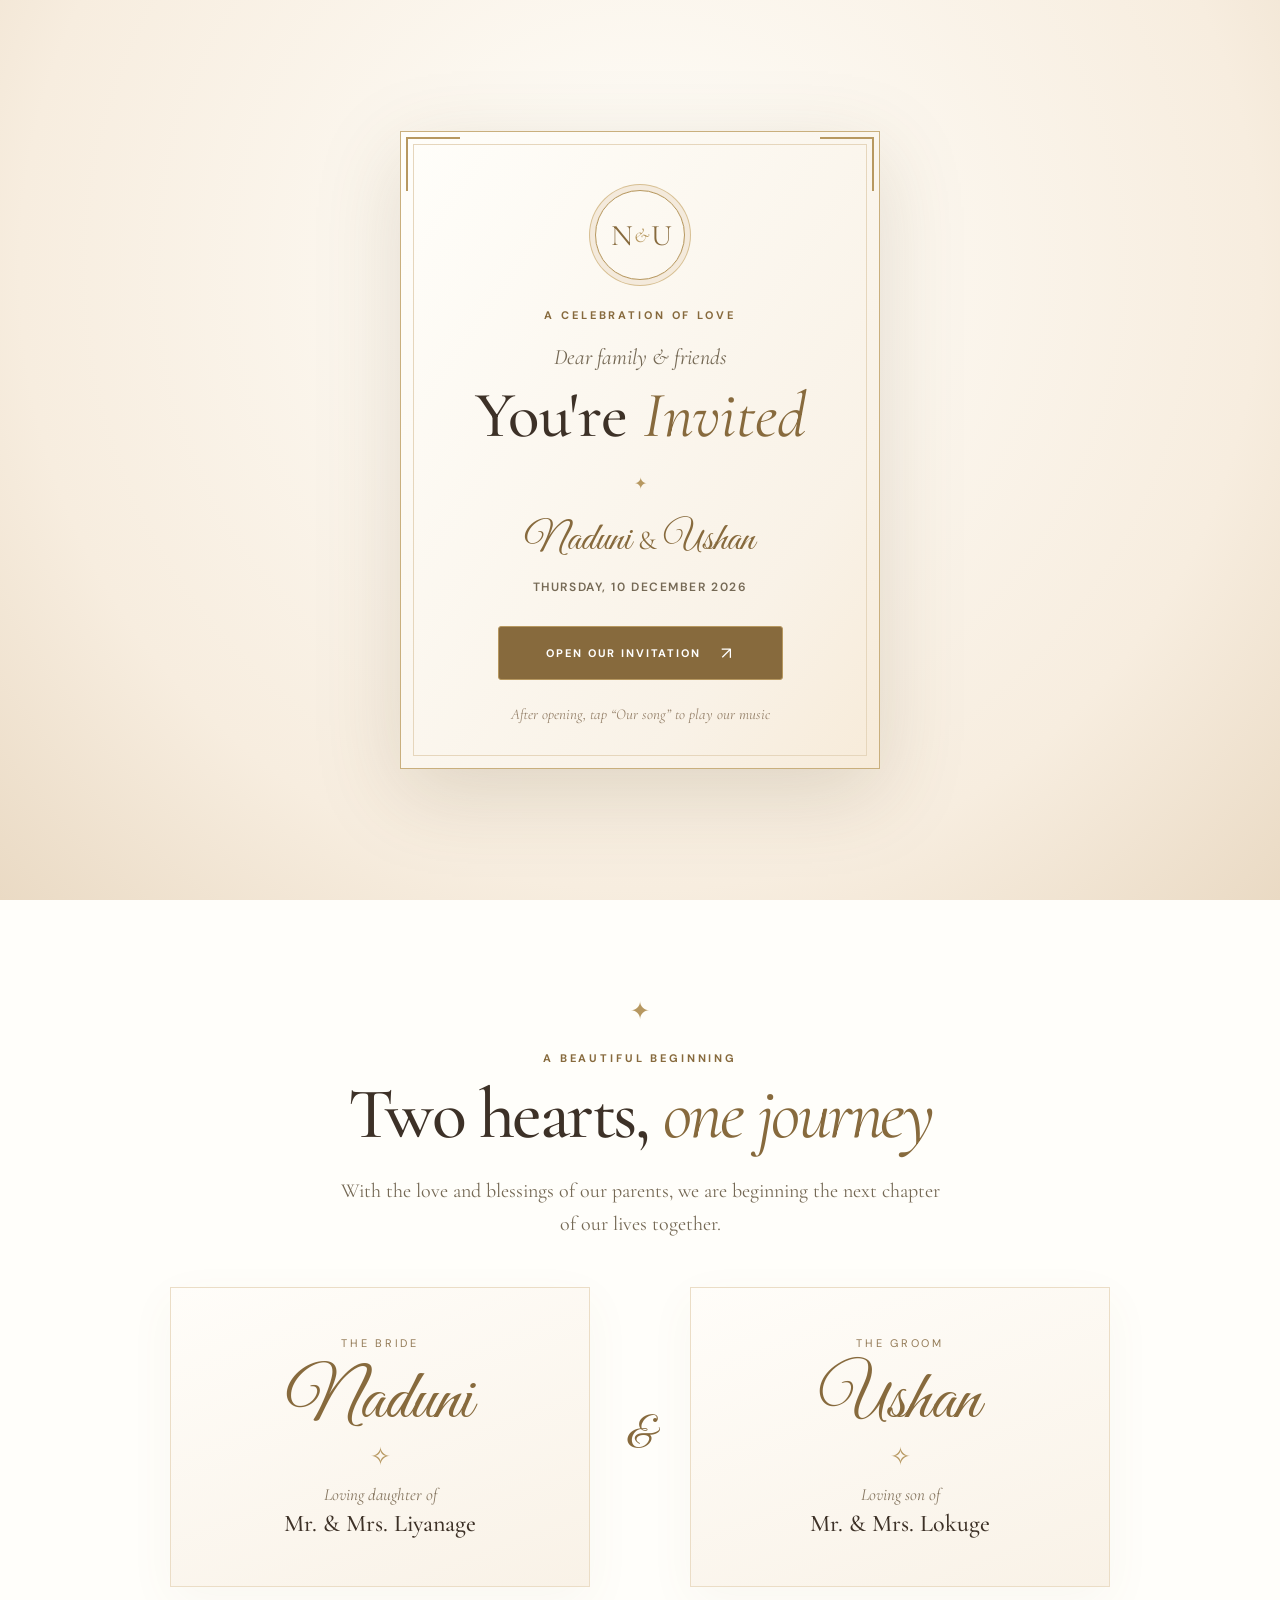
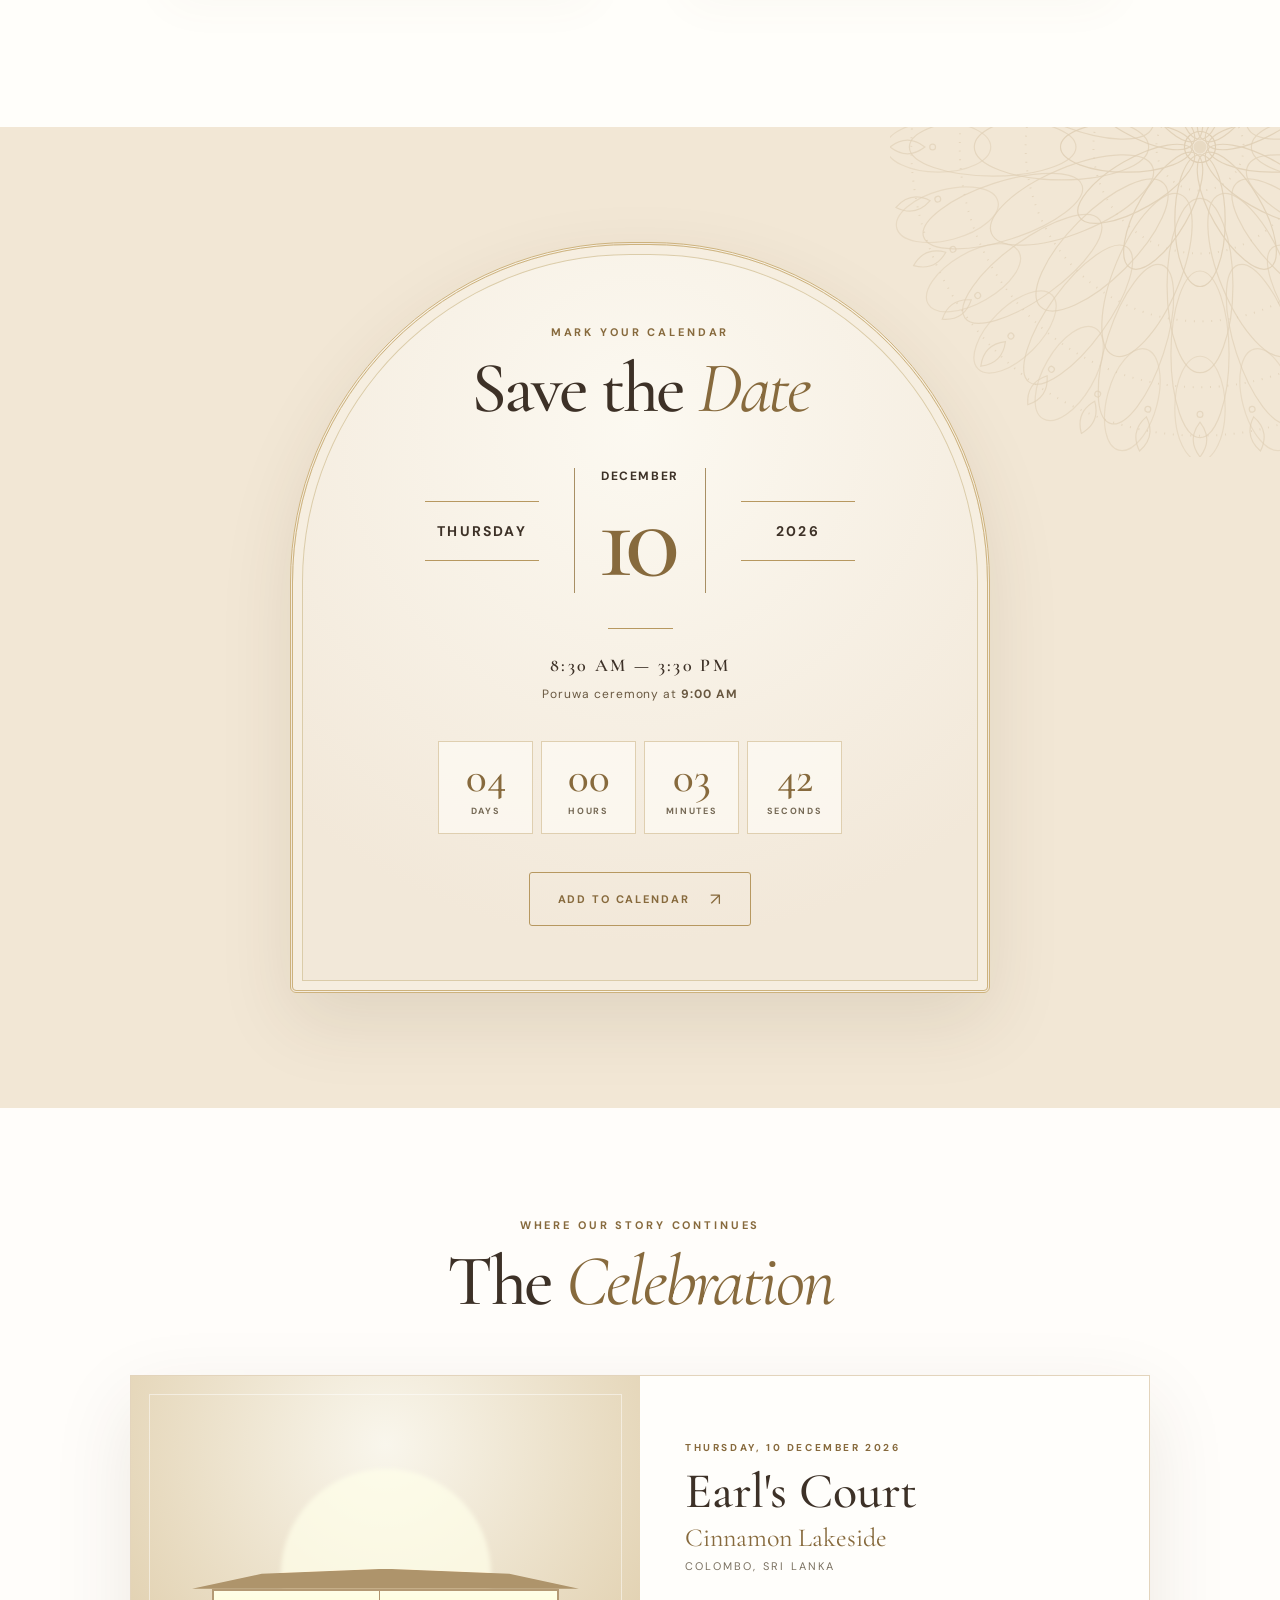
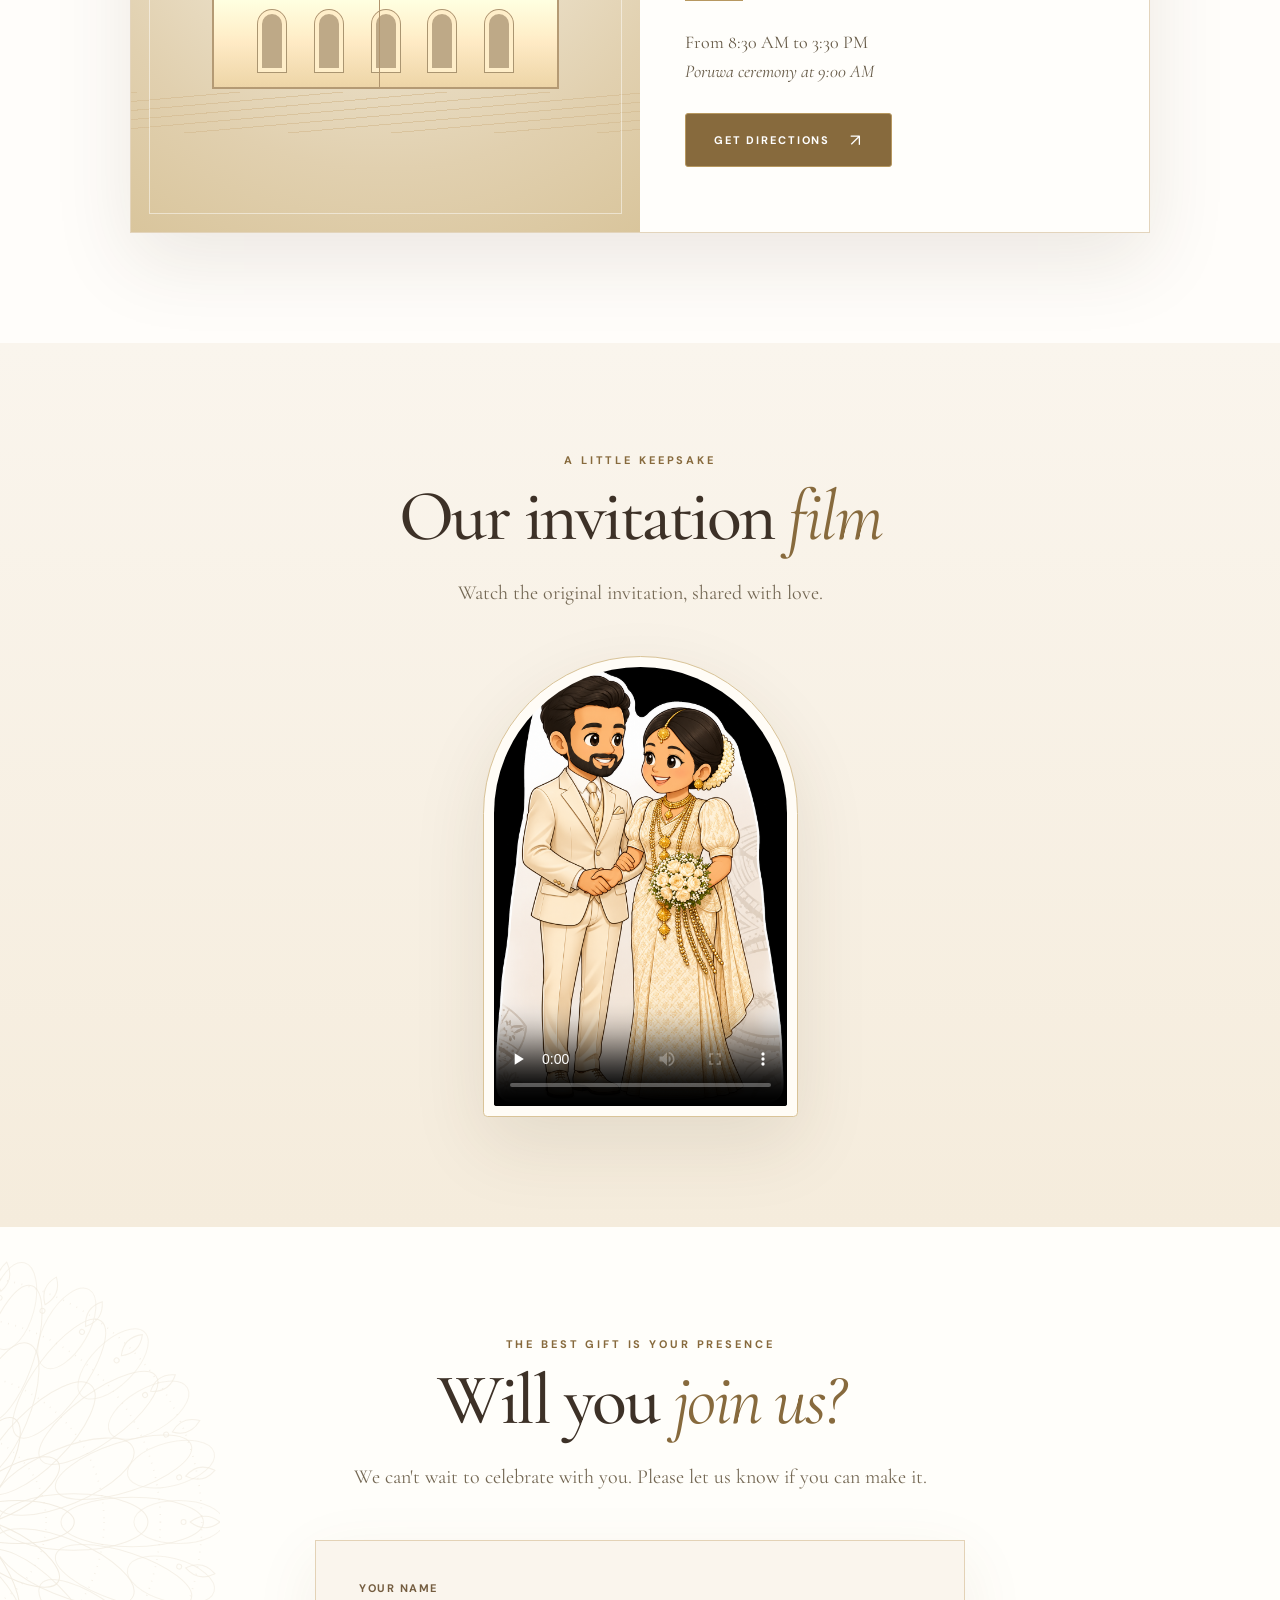
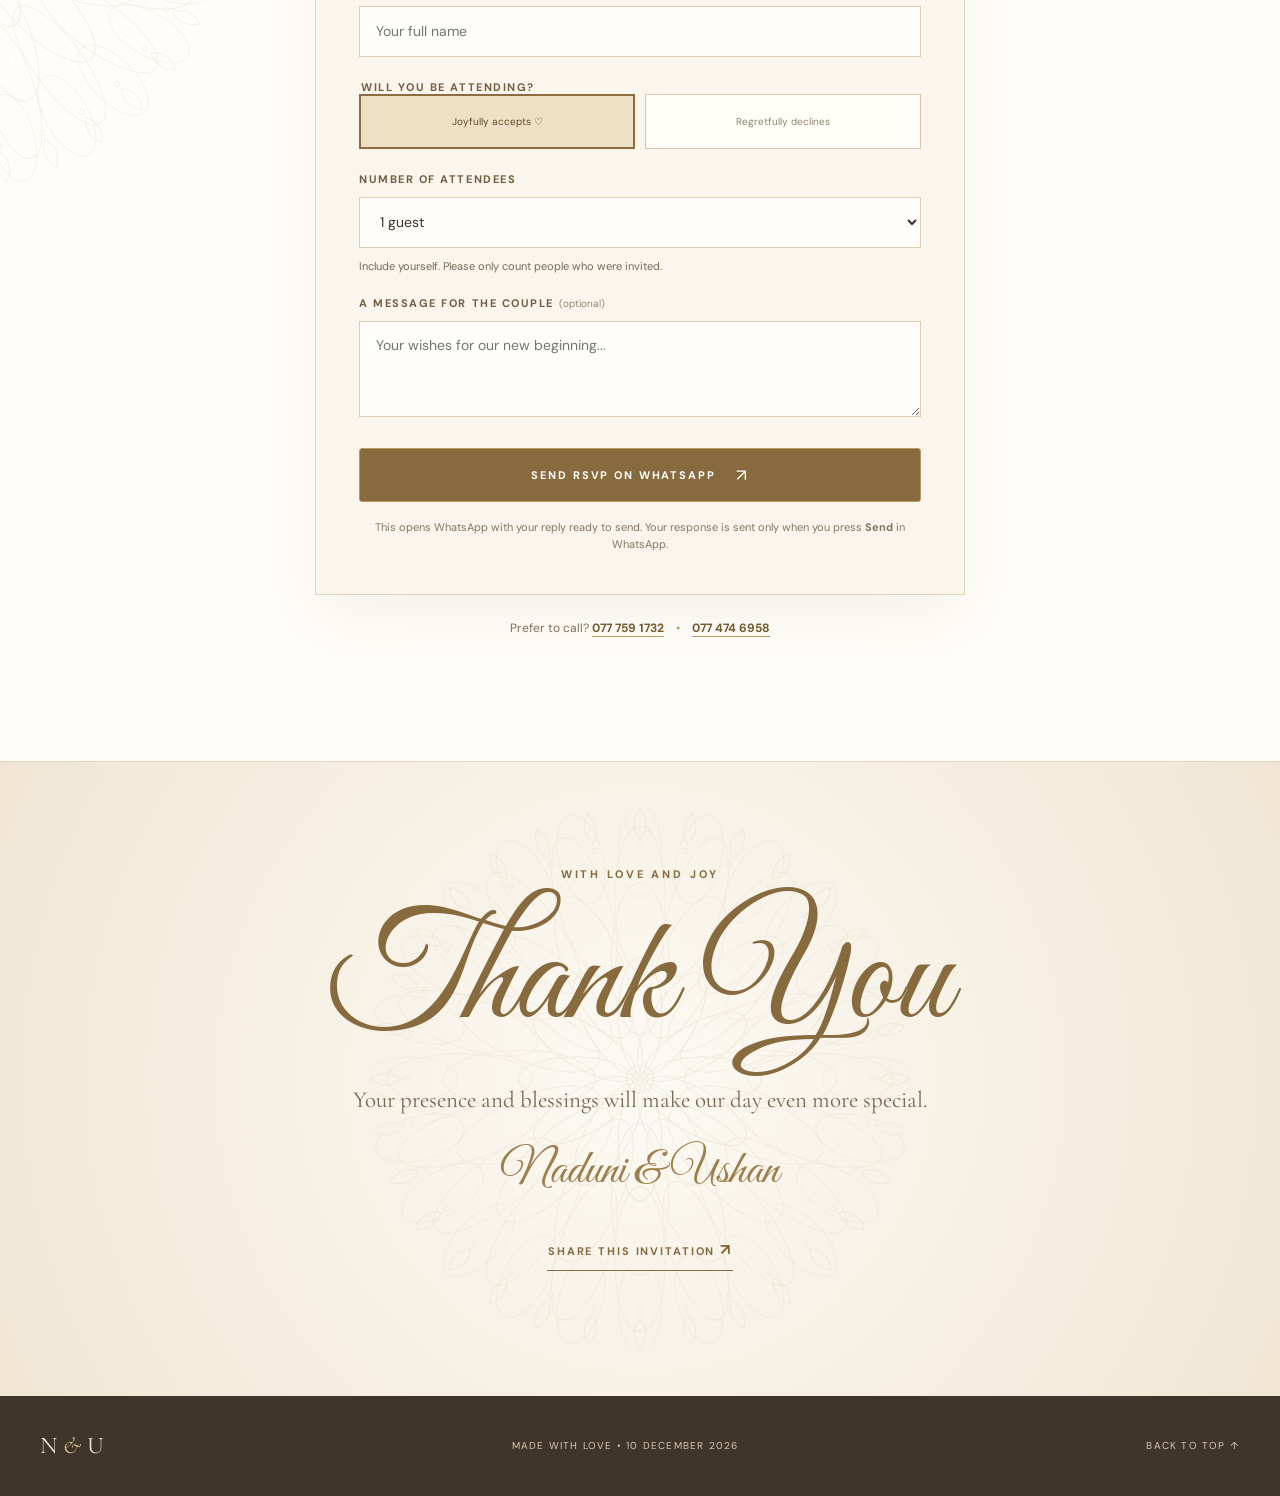
==== index.html @ 4b7162cd "Refine metadata and deployment instructions in README and HTML files" ====
<!doctype html>
<html lang="en">
<head>
  <meta charset="utf-8">
  <meta name="viewport" content="width=device-width, initial-scale=1, viewport-fit=cover">
  <meta name="theme-color" content="#f7f1e6">
  <meta name="robots" content="noindex, nofollow">
  <meta name="description" content="You are joyfully invited to celebrate the wedding of Naduni and Ushan on 10 December 2026 at Cinnamon Lakeside, Colombo.">
  <meta property="og:type" content="website">
  <meta property="og:title" content="Naduni & Ushan — Wedding Invitation">
  <meta property="og:description" content="With love in our hearts, we invite you to celebrate our wedding on 10 December 2026.">
  <meta property="og:image" content="assets/couple.png">
  <link rel="icon" href="assets/favicon.svg" type="image/svg+xml">
  <link rel="preconnect" href="https://fonts.googleapis.com">
  <link rel="preconnect" href="https://fonts.gstatic.com" crossorigin>
  <link href="https://fonts.googleapis.com/css2?family=Cormorant+Garamond:wght@400;500;600;700&family=DM+Sans:wght@400;500;600;700&family=Great+Vibes&display=swap" rel="stylesheet">
  <link rel="stylesheet" href="styles.css">
  <title>Naduni & Ushan — Wedding Invitation</title>
</head>
<body class="locked">
  <div class="grain" aria-hidden="true"></div>
  <div class="petals" id="petals" aria-hidden="true"></div>

  <!-- Opening envelope: click/tap to enter. The audio also requires a user gesture on most browsers. -->
  <div id="opening" class="opening" role="dialog" aria-modal="true" aria-labelledby="opening-heading">
    <div class="opening-ornament mandala opening-mandala-a" aria-hidden="true"></div>
    <div class="opening-ornament mandala opening-mandala-b" aria-hidden="true"></div>
    <div class="opening-card">
      <div class="opening-inner">
        <div class="seal">N <span>&amp;</span> U</div>
        <p class="eyebrow">A celebration of love</p>
        <p class="dear" id="opening-guest">Dear family &amp; friends</p>
        <h1 id="opening-heading">You're <em>Invited</em></h1>
        <div class="ornamental-rule" aria-hidden="true"><span>✦</span></div>
        <p class="opening-names">Naduni <span>&amp;</span> Ushan</p>
        <p class="opening-date">Thursday, 10 December 2026</p>
        <button id="open-invite" class="btn btn-primary opening-button" type="button">Open our invitation <span aria-hidden="true">↗</span></button>
        <p class="opening-small">After opening, tap “Our song” to play our music</p>
      </div>
    </div>
  </div>

  <header class="topbar" id="top">
    <a class="brand" href="#top" aria-label="Naduni and Ushan, back to top">N <span>&amp;</span> U</a>
    <nav class="desktop-nav" aria-label="Main navigation">
      <a href="#our-story">Our story</a>
      <a href="#the-day">The day</a>
      <a href="#location">Location</a>
      <a href="#rsvp">RSVP</a>
    </nav>
    <button id="music-button" class="music-button" type="button" aria-label="Open music player" aria-haspopup="dialog" aria-expanded="false">
      <span class="music-note" aria-hidden="true">♫</span><span>Our song</span>
    </button>
  </header>

  <main>
    <section class="hero section" id="home">
      <div class="hero-mandala mandala" aria-hidden="true"></div>
      <div class="hero-copy reveal">
        <p class="overline"><span class="overline-line"></span> Together with our families <span class="overline-line"></span></p>
        <p class="hero-intro">The wedding celebration of</p>
        <h2 class="script hero-names">Naduni <small>&amp;</small><br> Ushan</h2>
        <div class="ornamental-rule hero-rule" aria-hidden="true"><span>✦</span></div>
        <p class="hero-quote">With love in our hearts and joy in our souls, we invite you to celebrate the beginning of our happily ever after.</p>
        <p class="guest-personal" id="hero-guest">To our dearest family &amp; friends</p>
        <a class="btn btn-primary" href="#the-day">Discover our day <span aria-hidden="true">↓</span></a>
      </div>
      <div class="hero-visual reveal">
        <div class="arch-backdrop">
          <div class="arch-lace mandala" aria-hidden="true"></div>
          <div class="arch-script script">Better together</div>
          <img class="hero-couple" src="assets/couple.png" alt="Illustration of Naduni and Ushan in traditional wedding attire" fetchpriority="high">
          <div class="little-stars" aria-hidden="true">✦ &nbsp; ✧ &nbsp; ✦</div>
        </div>
        <div class="hero-floating-date"><strong>10</strong><span>DEC<br>2026</span></div>
      </div>
      <a href="#our-story" class="scroll-prompt" aria-label="Scroll to the next section">Scroll to explore <span aria-hidden="true">↓</span></a>
    </section>

    <section class="section our-story" id="our-story">
      <div class="divider-flower" aria-hidden="true">✦</div>
      <p class="eyebrow reveal">A beautiful beginning</p>
      <h2 class="section-title reveal">Two hearts, <em>one journey</em></h2>
      <p class="section-lead reveal">With the love and blessings of our parents, we are beginning the next chapter of our lives together.</p>
      <div class="family-grid reveal">
        <div class="family-card">
          <p class="family-label">The bride</p>
          <h3 class="script">Naduni</h3>
          <span class="floral-mini" aria-hidden="true">✧</span>
          <p>Loving daughter of</p>
          <strong>Mr. &amp; Mrs. Liyanage</strong>
        </div>
        <div class="joining-heart" aria-hidden="true">&amp;</div>
        <div class="family-card">
          <p class="family-label">The groom</p>
          <h3 class="script">Ushan</h3>
          <span class="floral-mini" aria-hidden="true">✧</span>
          <p>Loving son of</p>
          <strong>Mr. &amp; Mrs. Lokuge</strong>
        </div>
      </div>
    </section>

    <section class="date-section section" id="the-day">
      <div class="date-ornament mandala" aria-hidden="true"></div>
      <div class="date-card reveal">
        <p class="eyebrow">Mark your calendar</p>
        <h2 class="section-title">Save the <em>Date</em></h2>
        <div class="date-grid">
          <span>Thursday</span>
          <div class="date-big"><small>December</small><strong>10</strong></div>
          <span>2026</span>
        </div>
        <div class="small-rule"></div>
        <p class="ceremony-time">8:30 AM — 3:30 PM</p>
        <p class="date-note">Poruwa ceremony at <strong>9:00 AM</strong></p>
        <div class="countdown" aria-label="Countdown to our wedding" id="countdown">
          <div><strong id="days">--</strong><span>Days</span></div>
          <div><strong id="hours">--</strong><span>Hours</span></div>
          <div><strong id="minutes">--</strong><span>Minutes</span></div>
          <div><strong id="seconds">--</strong><span>Seconds</span></div>
        </div>
        <a class="btn btn-outline" id="calendar-link" href="assets/naduni-ushan-wedding.ics" download="Naduni-and-Ushan-Wedding.ics">Add to calendar <span aria-hidden="true">↗</span></a>
      </div>
    </section>

    <section class="section location-section" id="location">
      <p class="eyebrow reveal">Where our story continues</p>
      <h2 class="section-title reveal">The <em>Celebration</em></h2>
      <div class="location-card reveal">
        <div class="location-art">
          <div class="venue-illustration" aria-hidden="true">
            <div class="venue-sun"></div>
            <div class="venue-roof"></div>
            <div class="venue-building"><i></i><i></i><i></i><i></i><i></i></div>
            <div class="venue-water"></div>
          </div>
        </div>
        <div class="location-copy">
          <p class="eyebrow">Thursday, 10 December 2026</p>
          <h3>Earl's Court</h3>
          <p class="venue-title">Cinnamon Lakeside</p>
          <p class="location-city">Colombo, Sri Lanka</p>
          <div class="location-divider"></div>
          <p class="location-hours">From 8:30 AM to 3:30 PM<br><span>Poruwa ceremony at 9:00 AM</span></p>
          <a class="btn btn-primary" href="https://www.google.com/maps/search/?api=1&amp;query=Cinnamon%20Lakeside%20Colombo" target="_blank" rel="noopener noreferrer">Get directions <span aria-hidden="true">↗</span></a>
        </div>
      </div>
    </section>

    <section class="section film-section" id="invitation-film">
      <p class="eyebrow reveal">A little keepsake</p>
      <h2 class="section-title reveal">Our invitation <em>film</em></h2>
      <p class="section-lead reveal">Watch the original invitation, shared with love.</p>
      <div class="film-shell reveal">
        <video id="invitation-video" controls playsinline preload="none" poster="assets/couple.png" aria-label="Original wedding invitation video">
          <source src="assets/invitation-film.mp4" type="video/mp4">
          Your browser does not support video playback.
        </video>
      </div>
    </section>

    <section class="section rsvp-section" id="rsvp">
      <div class="rsvp-mandala mandala" aria-hidden="true"></div>
      <p class="eyebrow reveal">The best gift is your presence</p>
      <h2 class="section-title reveal">Will you <em>join us?</em></h2>
      <p class="section-lead reveal">We can't wait to celebrate with you. Please let us know if you can make it.</p>
      <form id="rsvp-form" class="rsvp-form reveal">
        <div class="form-row">
          <label for="guest-name">Your name</label>
          <input id="guest-name" name="name" type="text" placeholder="Your full name" maxlength="100" required autocomplete="name">
        </div>
        <fieldset class="form-row">
          <legend>Will you be attending?</legend>
          <div class="attendance-options">
            <label><input type="radio" name="attending" value="Yes, joyfully!" checked><span>Joyfully accepts ♡</span></label>
            <label><input type="radio" name="attending" value="Sorry, cannot attend"><span>Regretfully declines</span></label>
          </div>
        </fieldset>
        <div class="form-row" id="guest-count-row">
          <label for="guest-count">Number of attendees</label>
          <select id="guest-count" name="guestCount">
            <option value="1">1 guest</option><option value="2">2 guests</option><option value="3">3 guests</option><option value="4">4 guests</option><option value="5">5 guests</option><option value="6">6 guests</option>
          </select>
          <small>Include yourself. Please only count people who were invited.</small>
        </div>
        <div class="form-row">
          <label for="rsvp-message">A message for the couple <span>(optional)</span></label>
          <textarea id="rsvp-message" name="message" rows="3" maxlength="400" placeholder="Your wishes for our new beginning..."></textarea>
        </div>
        <button class="btn btn-primary rsvp-submit" type="submit">Send RSVP on WhatsApp <span aria-hidden="true">↗</span></button>
        <p class="form-hint">This opens WhatsApp with your reply ready to send. Your response is sent only when you press <strong>Send</strong> in WhatsApp.</p>
      </form>
      <p class="rsvp-alternative">Prefer to call? <a href="tel:+94777591732">077 759 1732</a> <span>•</span> <a href="tel:+94774746958">077 474 6958</a></p>
    </section>

    <section class="thankyou-section section">
      <div class="thankyou-mandala mandala" aria-hidden="true"></div>
      <p class="eyebrow reveal">With love and joy</p>
      <h2 class="script reveal">Thank You</h2>
      <p class="reveal">Your presence and blessings will make our day even more special.</p>
      <p class="script last-names reveal">Naduni &amp; Ushan</p>
      <button class="share-btn reveal" id="share-button" type="button">Share this invitation <span aria-hidden="true">↗</span></button>
    </section>
  </main>

  <footer><span>N <i>&amp;</i> U</span><p>Made with love • 10 December 2026</p><a href="#top">Back to top ↑</a></footer>

  <!-- YouTube's official player: segment starts at 1:35 (95s), ends at 2:00 (120s). -->
  <div id="music-panel" class="music-panel" role="dialog" aria-label="Wedding music player" aria-modal="false" hidden>
    <div class="music-panel-heading"><div><strong>Our wedding song</strong><small>Play the special 1:35–2:00 moment</small></div><button type="button" id="close-music" aria-label="Close music player">×</button></div>
    <div id="youtube-slot" class="youtube-slot"></div>
    <p>Playback may require tapping Play in the YouTube player.</p>
  </div>
  <script src="script.js" defer></script>
</body>
</html>
---- styles.css ----
:root{--paper:#fcfaf6;--cream:#f7f1e6;--cream-deep:#f0e6d4;--parchment:#e9dcc7;--ink:#3d3127;--muted:#756955;--gold:#b79860;--gold-light:#d9bf82;--gold-dark:#876a3d;--line:#decfb6;--shadow:0 28px 75px rgba(71,46,20,.10)}
*,*::before,*::after{box-sizing:border-box}html{scroll-behavior:smooth;scroll-padding-top:86px}body{margin:0;background:var(--paper);color:var(--ink);font-family:'DM Sans',Arial,sans-serif;-webkit-font-smoothing:antialiased;overflow-x:hidden}body.locked{overflow:hidden}h1,h2,h3,p{margin-top:0}a{text-decoration:none;color:inherit}button,input,select,textarea{font:inherit}button,a{-webkit-tap-highlight-color:transparent}button{cursor:pointer}a:focus-visible,button:focus-visible,input:focus-visible,textarea:focus-visible,select:focus-visible{outline:2px solid var(--gold-dark);outline-offset:4px}.grain{position:fixed;inset:0;pointer-events:none;z-index:20;opacity:.23;background-image:url("data:image/svg+xml,%3Csvg viewBox='0 0 180 180' xmlns='http://www.w3.org/2000/svg'%3E%3Cfilter id='n'%3E%3CfeTurbulence type='fractalNoise' baseFrequency='.75' numOctaves='2' stitchTiles='stitch'/%3E%3C/filter%3E%3Crect width='100%25' height='100%25' filter='url(%23n)' opacity='.14'/%3E%3C/svg%3E")}.mandala{background:url('assets/mandala.svg') center/contain no-repeat;pointer-events:none}.script{font-family:'Great Vibes','Z003','URW Chancery L','Brush Script MT',cursive;font-weight:400}.eyebrow,.overline{font-size:11px;font-weight:700;letter-spacing:.26em;text-transform:uppercase;color:var(--gold-dark)}.section{position:relative;padding:110px max(24px,calc((100vw - 1150px)/2));overflow:hidden}.section-title{font-family:'Cormorant Garamond',Georgia,serif;font-weight:500;line-height:1.05;font-size:clamp(44px,5.7vw,72px);letter-spacing:-.035em;margin:12px 0 22px}.section-title em{color:var(--gold-dark);font-style:italic;font-weight:400}.section-lead{font:400 20px/1.65 'Cormorant Garamond',Georgia,serif;color:var(--muted);max-width:610px;margin:0 auto 46px}.btn{display:inline-flex;align-items:center;justify-content:center;gap:20px;min-height:54px;padding:15px 28px;border-radius:3px;font-size:11px;font-weight:700;letter-spacing:.17em;text-transform:uppercase;border:1px solid var(--gold);transition:transform .25s,background .25s,box-shadow .25s;white-space:normal;text-align:center}.btn:hover{transform:translateY(-2px);box-shadow:0 12px 25px #80643c20}.btn span{font-size:17px;font-weight:400;line-height:0}.btn-primary{color:#fff;background:var(--gold-dark)}.btn-primary:hover{background:#6d5331}.btn-outline{color:var(--gold-dark);background:transparent}.btn-outline:hover{background:#eee0c8}.ornamental-rule{display:flex;align-items:center;justify-content:center;gap:10px;color:var(--gold);font-size:16px;max-width:195px;margin:24px auto}.ornamental-rule::before,.ornamental-rule::after{content:'';height:1px;flex:1;background:linear-gradient(90deg,transparent,var(--gold))}.ornamental-rule::after{transform:rotate(180deg)}.petals{position:fixed;inset:0;z-index:8;pointer-events:none;overflow:hidden}.petal{position:absolute;top:-40px;width:11px;height:7px;background:radial-gradient(circle at 25% 20%,#fff,#e9d6b1);border-radius:100% 0 80% 0;opacity:0;animation:petal-fall var(--duration,13s) linear infinite;animation-delay:var(--delay,0s);left:var(--left,50%);filter:blur(var(--blur,0px))}@keyframes petal-fall{0%{transform:translate3d(-10px,-10px,0) rotate(10deg);opacity:0}5%{opacity:.68}85%{opacity:.47}100%{transform:translate3d(var(--drift,90px),105vh,0) rotate(720deg);opacity:0}}
/* Entry envelope */
.opening{position:fixed;inset:0;background:radial-gradient(circle at 50% 30%,#fffefa 0,#f7eddf 69%,#eadac4 100%);z-index:100;display:grid;place-items:center;overflow:auto;padding:26px;transition:opacity .8s,visibility .8s}.opening.is-opened{opacity:0;visibility:hidden;pointer-events:none}.opening[hidden]{display:none}.opening-ornament{position:absolute;width:50vw;max-width:680px;opacity:.32}.opening-mandala-a{left:-18%;bottom:-20%;transform:rotate(-25deg)}.opening-mandala-b{right:-18%;top:-24%;transform:rotate(12deg)}.opening-card{position:relative;width:min(480px,100%);background:linear-gradient(125deg,#fffefa,#f9f2e7 75%,#f7ebd9);border:1px solid #c9af7d;box-shadow:0 24px 80px #6b50262c;padding:12px;max-height:calc(100svh - 52px);overflow:auto}.opening-card:before,.opening-card:after{content:'';position:absolute;width:54px;height:54px;border-top:2px solid var(--gold);top:5px}.opening-card:before{border-left:2px solid var(--gold);left:5px}.opening-card:after{border-right:2px solid var(--gold);right:5px}.opening-inner{text-align:center;border:1px solid #e6d6bc;padding:clamp(25px,5vh,48px) 20px 30px;min-height:510px;display:flex;align-items:center;flex-direction:column;justify-content:center}.seal{font-family:'Cormorant Garamond',Georgia,serif;font-size:30px;letter-spacing:-.09em;color:var(--gold-dark);border:1px solid var(--gold);width:90px;height:90px;border-radius:50%;display:flex;align-items:center;justify-content:center;white-space:nowrap;box-shadow:0 0 0 5px #f4eadc,0 0 0 6px #d7bf92;margin-bottom:28px}.seal span,.brand span{font-style:italic;font-size:.68em;padding:0 4px;color:var(--gold)}.opening .eyebrow{margin-bottom:22px}.dear{font:italic 22px/1.2 'Cormorant Garamond',Georgia,serif;margin:0 0 8px;color:var(--muted)}.opening h1{font:500 clamp(46px,8vw,65px)/.95 'Cormorant Garamond',Georgia,serif;margin:6px 0 2px}.opening h1 em{font-weight:400;color:var(--gold-dark)}.opening-names{font:40px/1.1 'Great Vibes','Z003','URW Chancery L','Brush Script MT',cursive;color:var(--gold-dark);margin:0 0 16px}.opening-names span{font-family:'Cormorant Garamond',serif;font-size:27px}.opening-date{font:600 12px/1.5 'DM Sans',sans-serif;text-transform:uppercase;letter-spacing:.13em;color:var(--muted);margin-bottom:30px}.opening-button{width:min(285px,100%)}.opening-small{font:italic 15px/1.4 'Cormorant Garamond',serif;color:#95816a;margin:24px 0 0}
/* Header */
.topbar{position:absolute;top:0;left:0;right:0;height:83px;display:flex;align-items:center;justify-content:space-between;padding:0 max(26px,calc((100vw - 1260px)/2));z-index:12}.brand{font:500 29px/1 'Cormorant Garamond',Georgia,serif;color:var(--gold-dark);white-space:nowrap}.desktop-nav{display:flex;gap:37px}.desktop-nav a{font-size:11px;font-weight:600;letter-spacing:.08em;text-transform:uppercase;color:#6b604c;transition:color .2s}.desktop-nav a:hover{color:var(--gold-dark)}.music-button{background:transparent;border:1px solid var(--line);padding:10px 13px;display:flex;align-items:center;gap:10px;color:var(--gold-dark);font-size:11px;font-weight:700;text-transform:uppercase;letter-spacing:.13em}.music-note{font-size:21px;line-height:.9}
/* Hero */
.hero{padding-top:120px;padding-bottom:95px;min-height:min(880px,100svh);display:grid;grid-template-columns:1fr 1fr;align-items:center;gap:64px;background:radial-gradient(ellipse 50% 60% at 80% 42%,#f4e8d6 0,transparent 85%),linear-gradient(145deg,#fffdf9 10%,#f9f3e9 100%)}.hero-mandala{position:absolute;width:410px;height:410px;left:-245px;bottom:-200px;opacity:.22}.hero-copy{text-align:center;position:relative;z-index:1}.overline{display:flex;align-items:center;gap:13px;justify-content:center;margin-bottom:40px;white-space:nowrap;font-size:10px}.overline-line{height:1px;width:28px;background:var(--gold)}.hero-intro{font:italic 24px/1.4 'Cormorant Garamond',serif;color:#766b5d;margin-bottom:9px}.hero-names{color:var(--gold-dark);font-size:clamp(80px,9vw,143px);line-height:.9;white-space:nowrap;margin:0}.hero-names small{font:italic 39px/1 'Cormorant Garamond',serif;vertical-align:15%;color:#a78857}.hero-rule{margin:33px auto 23px}.hero-quote{max-width:420px;font:21px/1.55 'Cormorant Garamond',serif;margin:0 auto 20px;color:var(--muted)}.guest-personal{font:italic 19px/1.4 'Cormorant Garamond',serif;color:var(--gold-dark);margin:0 auto 32px}.hero-visual{position:relative;max-width:485px;width:100%;justify-self:center}.arch-backdrop{height:580px;position:relative;border-radius:240px 240px 6px 6px;background:radial-gradient(circle at 54% 30%,#fcf8ee,#ebddc7 75%,#e3ceb0);border:7px solid #f6ecd9;outline:2px solid #caa96b;outline-offset:0;box-shadow:10px 18px 40px #66503224,inset 0 0 0 2px #c9aa6f, inset 0 0 40px #fff;overflow:hidden}.arch-backdrop:after{content:'';position:absolute;inset:16px;border-radius:230px 230px 3px 3px;border:1px solid #d4ba8a;pointer-events:none}.arch-lace{position:absolute;top:-145px;left:-80px;width:570px;height:570px;opacity:.24;transform:rotate(23deg)}.arch-script{position:absolute;top:103px;left:0;right:0;text-align:center;font-size:44px;color:#94784f;z-index:1}.hero-couple{position:absolute;bottom:-8px;width:min(82%,363px);left:50%;transform:translateX(-50%);height:auto;z-index:2;filter:drop-shadow(0 6px 9px rgba(73,48,23,.08));-webkit-mask-image:linear-gradient(90deg,transparent 0,#000 7%,#000 95%,transparent 100%);mask-image:linear-gradient(90deg,transparent 0,#000 7%,#000 95%,transparent 100%)}.little-stars{position:absolute;left:0;right:0;top:170px;text-align:center;letter-spacing:.9em;color:#c6a46d;font-size:13px;opacity:.7}.hero-floating-date{position:absolute;right:-24px;bottom:27px;background:#fffaf1;border:1px solid #c4a878;width:100px;height:100px;display:flex;align-items:center;justify-content:center;gap:7px;box-shadow:0 9px 30px #4e321824;z-index:3}.hero-floating-date strong{font:65px/.8 'Cormorant Garamond',serif;color:var(--gold-dark)}.hero-floating-date span{font-size:10px;font-weight:700;letter-spacing:.1em;line-height:1.7}.scroll-prompt{position:absolute;bottom:22px;left:50%;transform:translateX(-50%);font-size:10px;font-weight:700;text-transform:uppercase;letter-spacing:.25em;color:#a48959;white-space:nowrap}.scroll-prompt span{display:block;text-align:center;font-size:19px;line-height:1.8;animation:nudge 1.6s ease-in-out infinite}@keyframes nudge{50%{transform:translateY(5px)}}
/* Story */
.our-story{text-align:center;background:#fffefa;padding-top:115px;padding-bottom:140px}.divider-flower{font-size:24px;color:var(--gold);margin-bottom:25px}.family-grid{max-width:940px;display:grid;grid-template-columns:1fr 60px 1fr;gap:20px;align-items:center;margin:0 auto}.family-card{padding:48px 20px;background:linear-gradient(160deg,#fffdf9,#f9f2e7);border:1px solid #ebddc6;box-shadow:0 14px 45px #8668450c;min-height:298px}.family-label{text-transform:uppercase;font-size:11px;letter-spacing:.25em;color:#927955;margin:0}.family-card h3{font-size:71px;color:var(--gold-dark);line-height:1;margin:16px 0 3px}.floral-mini{font-size:25px;color:var(--gold)}.family-card p:not(.family-label){font:italic 17px 'Cormorant Garamond',serif;color:#84745e;margin:11px 0 4px}.family-card strong{font:500 24px 'Cormorant Garamond',serif}.joining-heart{font:44px 'Great Vibes','Z003','URW Chancery L',cursive;color:var(--gold-dark)}
/* Date arch */
.date-section{background:#f2e7d5;padding-top:115px;padding-bottom:115px;text-align:center}.date-ornament{position:absolute;top:-290px;right:-230px;height:620px;width:620px;opacity:.25}.date-card{position:relative;max-width:700px;margin:0 auto;padding:80px 55px 64px;border:3px double #cdb27d;border-radius:340px 340px 6px 6px;background:radial-gradient(circle at 50% 24%,#fcf9f1,#f2e8d9 78%);box-shadow:var(--shadow),inset 0 0 0 9px #f6eee0,inset 0 0 0 10px #dbcca9}.date-card .section-title{margin-bottom:42px}.date-grid{display:flex;align-items:center;justify-content:center;gap:35px;text-transform:uppercase;font-size:14px;font-weight:700;letter-spacing:.16em}.date-grid>span{padding:20px 12px;min-width:114px;border-top:1px solid var(--gold);border-bottom:1px solid var(--gold)}.date-big{border-left:1px solid #a88f64;border-right:1px solid #a88f64;min-width:132px;display:flex;align-items:center;flex-direction:column}.date-big small{font-size:12px;font-weight:700;letter-spacing:.13em}.date-big strong{font:500 115px/.95 'Cormorant Garamond',serif;letter-spacing:-.08em;color:var(--gold-dark);padding-right:12px}.small-rule{width:65px;height:1px;background:var(--gold);margin:35px auto 25px}.ceremony-time{font:600 18px 'Cormorant Garamond',serif;letter-spacing:.13em;margin:0 0 10px}.date-note{font-size:12px;color:#695841;letter-spacing:.08em;margin:0 0 39px}.countdown{display:flex;justify-content:center;gap:8px;margin-bottom:38px}.countdown div{min-width:95px;padding:16px 5px;background:#fffdf6ac;border:1px solid #dfcfb0}.countdown strong{display:block;font:500 43px/.9 'Cormorant Garamond',serif;color:var(--gold-dark)}.countdown span{display:block;margin-top:8px;font-size:9px;text-transform:uppercase;letter-spacing:.18em;font-weight:700;color:var(--muted)}
/* Venue */
.location-section{text-align:center;background:#fffdfa}.location-card{width:min(1020px,100%);margin:55px auto 0;display:grid;grid-template-columns:1fr 1fr;min-height:430px;border:1px solid #e3d4bc;box-shadow:var(--shadow);background:#fffefb;text-align:left}.location-art{background:radial-gradient(circle at 50% 15%,#f9f6ec 0,#e1d0af 70%,#d9c59c 100%);position:relative;display:flex;align-items:center;justify-content:center;overflow:hidden}.location-art:after{content:'';position:absolute;inset:18px;border:1px solid #ffffff7c;pointer-events:none}.venue-illustration{width:100%;height:270px;position:relative;filter:sepia(.25)}.venue-sun{position:absolute;width:210px;height:210px;border-radius:50%;left:50%;top:0;transform:translateX(-50%);background:#fff9eab2;filter:blur(2px)}.venue-roof{position:absolute;left:12%;right:12%;top:100px;height:20px;background:#a88c62;clip-path:polygon(0 100%,18% 25%,50% 0,82% 25%,100% 100%)}.venue-building{position:absolute;left:16%;right:16%;top:120px;height:100px;background:linear-gradient(180deg,#fff8e7,#e1ca9f);border:2px solid #ad926c;display:flex;justify-content:space-evenly;align-items:end;padding:15px}.venue-building:before{content:'';position:absolute;left:48%;width:1px;height:100%;background:#aa8c65;top:0}.venue-building i{width:28px;height:62px;background:#b5a082;border:4px solid #f0e3c5;border-radius:22px 22px 0 0;box-shadow:0 0 0 1px #a38d6a}.venue-water{position:absolute;left:0;right:0;height:41px;top:223px;background:repeating-linear-gradient(175deg,#cab28b 0 1px,transparent 1px 9px);opacity:.7}.location-copy{padding:65px 45px;display:flex;flex-direction:column;align-items:flex-start;justify-content:center}.location-copy .eyebrow{font-size:10px;margin:0 0 12px}.location-copy h3{font:500 50px/1 'Cormorant Garamond',serif;margin:0 0 7px}.venue-title{font:26px/1.15 'Cormorant Garamond',serif;color:var(--gold-dark);margin:0 0 6px}.location-city{font-size:11px;letter-spacing:.2em;text-transform:uppercase;color:#7a7060;margin:0}.location-divider{width:58px;height:1px;background:var(--gold);margin:27px 0}.location-hours{font:18px/1.65 'Cormorant Garamond',serif;color:#675b48;margin:0 0 26px}.location-hours span{font-style:italic}
/* Film */
.film-section{text-align:center;background:linear-gradient(180deg,#faf5ed,#f5ecdc)}.film-shell{width:min(315px,100%);padding:10px;background:#fffcf6;border:1px solid #d9c398;margin:auto;box-shadow:var(--shadow);border-radius:180px 180px 5px 5px;overflow:hidden}.film-shell video{width:100%;height:auto;max-height:540px;display:block;object-fit:cover;border-radius:165px 165px 3px 3px;background:var(--cream)}
/* RSVP */
.rsvp-section{text-align:center;background:#fffefa;padding-bottom:125px}.rsvp-mandala{position:absolute;width:530px;height:530px;top:30px;left:-310px;opacity:.17}.rsvp-form{max-width:650px;margin:0 auto;padding:40px 43px;text-align:left;background:#faf5ed;border:1px solid #e3d2b6;box-shadow:0 20px 60px #6e542314}.form-row{display:flex;flex-direction:column;gap:11px;margin:0 0 23px;padding:0;border:0}.form-row label,.form-row legend{font-size:11px;font-weight:700;text-transform:uppercase;letter-spacing:.14em;color:#745d40}.form-row label span{font-size:10px;text-transform:none;font-weight:400;color:#918570;letter-spacing:0}.form-row input[type=text],.form-row select,.form-row textarea{min-height:51px;border:1px solid #decdb0;padding:14px 16px;border-radius:0;background:#fffefa;color:var(--ink);font-size:14px;outline:0;width:100%;transition:border-color .2s}.form-row input:focus,.form-row select:focus,.form-row textarea:focus{border-color:var(--gold-dark);box-shadow:0 0 0 2px #c6a97724}.form-row textarea{min-height:96px;resize:vertical}.form-row small{color:var(--muted);font-size:11px}.attendance-options{display:flex;gap:10px}.attendance-options label{flex:1;cursor:pointer}.attendance-options input{position:absolute;opacity:0;width:1px;height:1px}.attendance-options span{display:flex;align-items:center;justify-content:center;min-height:55px;border:1px solid #d9c7a9;background:#fffdf7;text-transform:none;font-size:12px;font-weight:600;letter-spacing:0;color:#786b59;text-align:center;padding:10px}.attendance-options input:checked+span{border-color:#8c6c40;background:#eee0c5;color:#614922;box-shadow:inset 0 0 0 1px #8c6c40}.attendance-options input:focus-visible+span{outline:2px solid var(--gold-dark);outline-offset:2px}.rsvp-submit{width:100%;margin-top:8px}.form-hint{font-size:11px;line-height:1.6;text-align:center;color:#827661;margin:17px 0 0}.rsvp-alternative{font-size:12px;color:#7e705c;margin:25px 0 0}.rsvp-alternative a{border-bottom:1px solid var(--gold);color:#76592e;font-weight:700}.rsvp-alternative span{margin:0 9px;color:var(--gold)}
/* Finale */
.thankyou-section{text-align:center;padding:105px 20px 125px;background:radial-gradient(circle at center,#fcfaf4,#f1e6d4);border-top:1px solid #e6d5bc}.thankyou-mandala{position:absolute;left:50%;top:50%;transform:translate(-50%,-50%);width:540px;height:540px;opacity:.13}.thankyou-section h2{position:relative;font-size:clamp(100px,13vw,150px);line-height:1.15;color:var(--gold-dark);margin:15px 0}.thankyou-section>p:not(.eyebrow):not(.last-names){font:23px/1.5 'Cormorant Garamond',serif;color:#766852;position:relative}.last-names{position:relative;font-size:48px;margin:20px 0 28px;color:#9f7f4d}.share-btn{border:0;border-bottom:1px solid var(--gold-dark);background:transparent;padding:10px 1px;color:var(--gold-dark);font-size:11px;font-weight:700;letter-spacing:.17em;text-transform:uppercase}.share-btn span{font-size:16px}footer{min-height:100px;display:flex;align-items:center;justify-content:space-between;gap:30px;padding:20px max(25px,calc((100vw - 1200px)/2));background:#3f352a;color:#f3e8d5}footer>span{font:24px 'Cormorant Garamond',serif}footer i{color:var(--gold-light)}footer p,footer a{font-size:10px;text-transform:uppercase;letter-spacing:.12em;margin:0;color:#d9c9b1}
/* Music panel: official YouTube embed remains visible, no ripped MP3. */
.music-panel[hidden]{display:none}.music-panel{position:fixed;right:20px;bottom:20px;z-index:70;width:min(300px,calc(100vw - 30px));background:#fffaf0;padding:14px;border:1px solid #c3a676;box-shadow:0 10px 48px #32231545}.music-panel-heading{display:flex;align-items:center;justify-content:space-between;gap:8px;margin-bottom:12px}.music-panel-heading strong{display:block;font:600 18px 'Cormorant Garamond',serif}.music-panel-heading small{display:block;font-size:10px;color:#78674c}.music-panel-heading button{border:0;background:transparent;color:var(--ink);font-size:26px;line-height:1;padding:4px}.youtube-slot iframe{display:block;width:100%;height:224px;border:0;background:#e4d9c6}.music-panel>p{font-size:10px;line-height:1.4;color:#8b7a64;margin:10px 0 0}
/* Scroll reveal */
.js-ready .reveal{opacity:0;transform:translateY(22px);transition:opacity .8s ease, transform .8s ease}.js-ready .reveal.visible{opacity:1;transform:none}
@media(min-width:1550px){.hero{min-height:890px}}@media(max-width:950px){.hero{gap:30px;padding-left:35px;padding-right:35px}.arch-backdrop{height:510px}.hero-names{font-size:100px}.hero-quote{font-size:19px}.hero-floating-date{right:-6px}.location-copy{padding:45px 32px}.date-grid{gap:18px}}@media(max-width:700px){html{scroll-padding-top:65px}.section{padding:78px 23px}.topbar{height:70px;padding:0 21px}.desktop-nav{display:none}.music-button{padding:9px}.hero{min-height:0;padding:105px 23px 80px;display:flex;flex-direction:column;gap:50px}.hero-copy{width:100%}.hero-intro{font-size:21px}.hero-names{font-size:clamp(82px,20vw,117px)}.hero-quote{font-size:20px}.overline{font-size:9px;margin-bottom:24px;letter-spacing:.14em}.hero-rule{margin:22px auto}.guest-personal{margin-bottom:26px}.hero-visual{max-width:370px}.arch-backdrop{height:460px;border-radius:200px 200px 4px 4px}.arch-script{top:79px;font-size:36px}.hero-couple{width:min(80%,290px)}.hero-floating-date{height:82px;width:82px;bottom:14px;right:-4px}.hero-floating-date strong{font-size:54px}.hero-floating-date span{font-size:9px}.scroll-prompt{bottom:8px;font-size:8px}.our-story{padding-top:75px;padding-bottom:85px}.section-title{font-size:clamp(43px,11vw,61px)}.section-lead{font-size:19px;margin-bottom:35px}.family-grid{grid-template-columns:1fr;gap:9px}.family-card{min-height:0;padding:35px 12px}.family-card h3{font-size:62px}.joining-heart{font-size:42px;line-height:1}.date-section{padding:70px 15px}.date-card{padding:80px 20px 45px;border-radius:190px 190px 5px 5px}.date-grid{gap:4px}.date-grid>span{min-width:0;font-size:10px;letter-spacing:.07em;padding:16px 4px;flex:1}.date-big{min-width:110px}.date-big strong{font-size:89px}.date-big small{font-size:10px}.countdown{gap:5px}.countdown div{min-width:0;flex:1;padding:12px 1px}.countdown strong{font-size:35px}.countdown span{font-size:8px;letter-spacing:.05em}.location-card{display:flex;flex-direction:column;margin-top:36px}.location-art{height:265px}.venue-illustration{height:250px}.location-copy{padding:38px 28px 42px;text-align:center;align-items:center}.location-copy h3{font-size:44px}.location-divider{margin:22px 0}.film-shell{max-width:280px}.rsvp-form{padding:27px 20px}.attendance-options{flex-direction:column}.thankyou-section{padding:80px 15px}.thankyou-section h2{font-size:105px}footer{padding:30px 20px;flex-direction:column;gap:13px;text-align:center}.opening-card{width:min(420px,100%)}.opening-inner{min-height:min(560px,calc(100svh - 83px))}.opening-mandala-a{left:-40%;width:80vw}.opening-mandala-b{right:-40%;width:80vw}}
@media(max-height:680px){.opening-inner{min-height:0;padding:25px 18px}.seal{width:63px;height:63px;font-size:22px;margin-bottom:16px}.opening .eyebrow{margin-bottom:12px}.opening-date{margin-bottom:15px}.opening-small{margin-top:15px}}
@media(prefers-reduced-motion:reduce){*,*::before,*::after{animation-duration:.01ms!important;transition-duration:.01ms!important;scroll-behavior:auto!important}.js-ready .reveal{opacity:1;transform:none}.petal{display:none}}
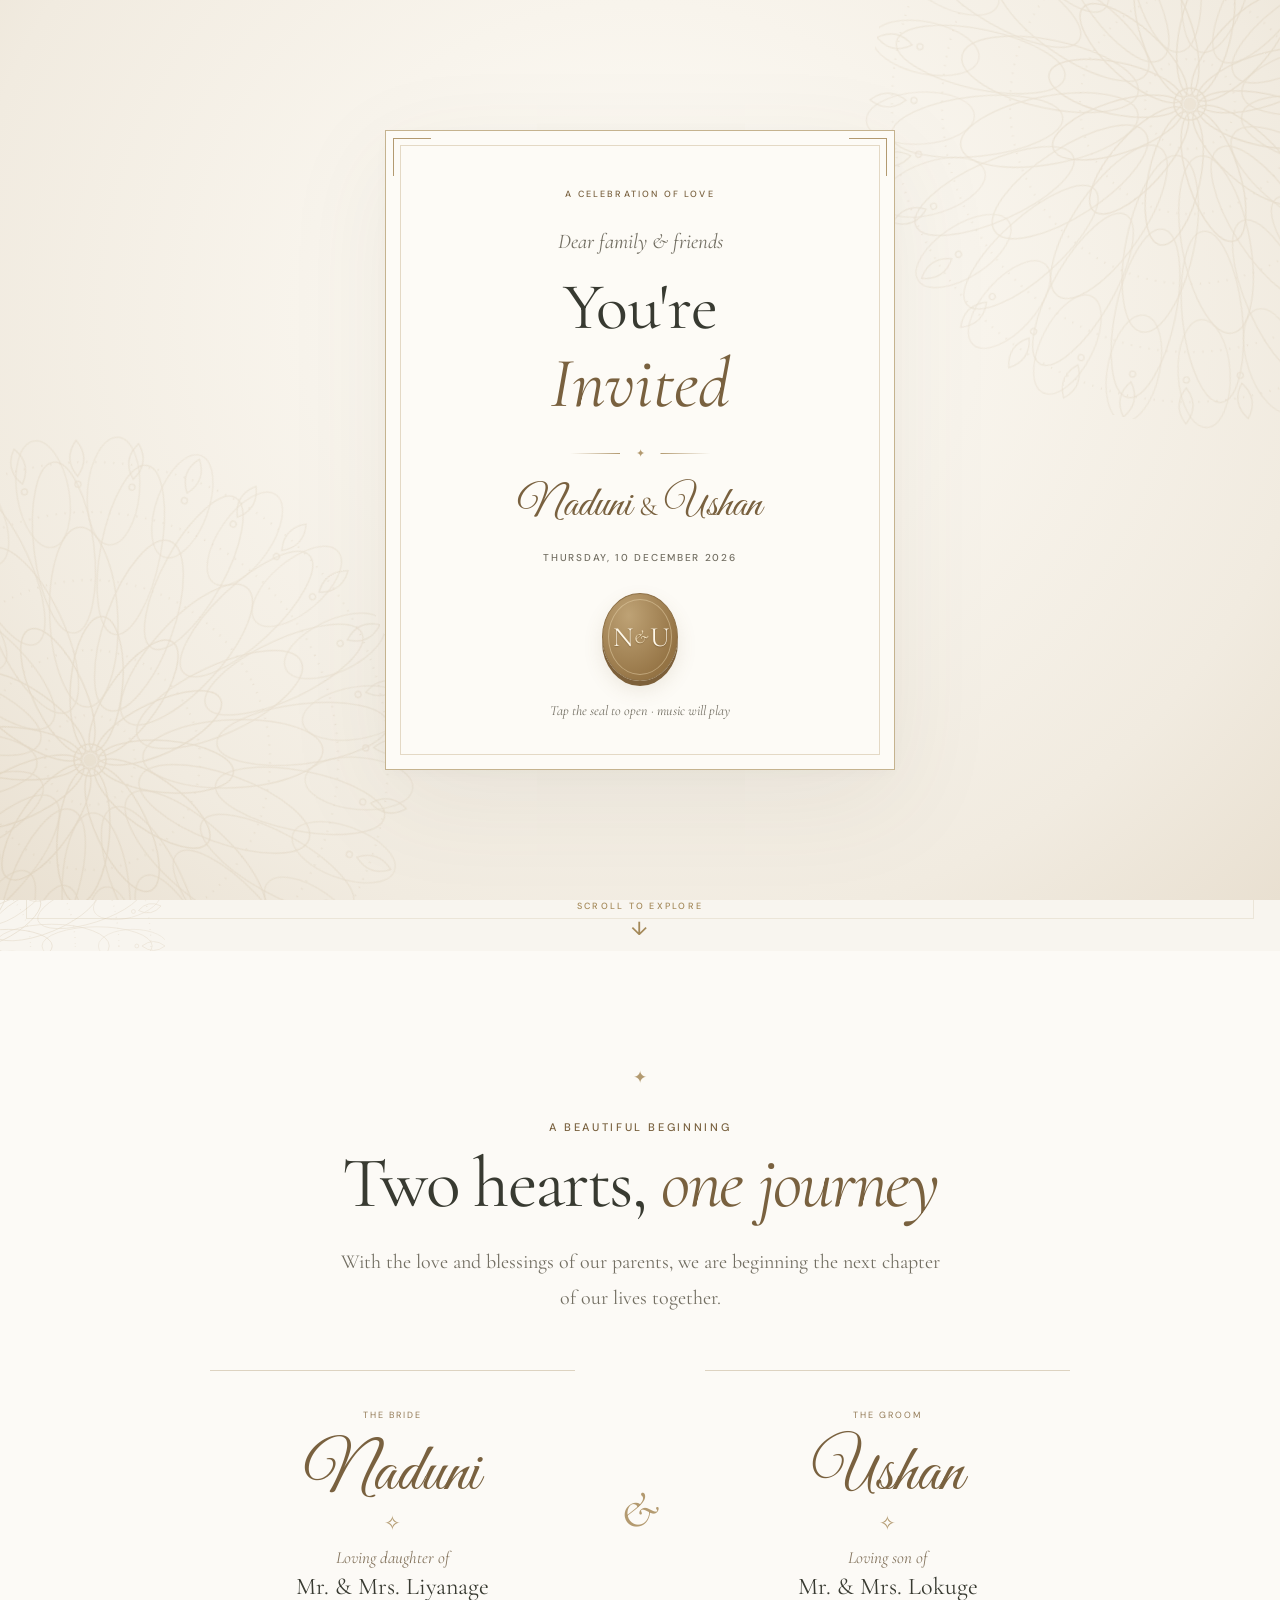
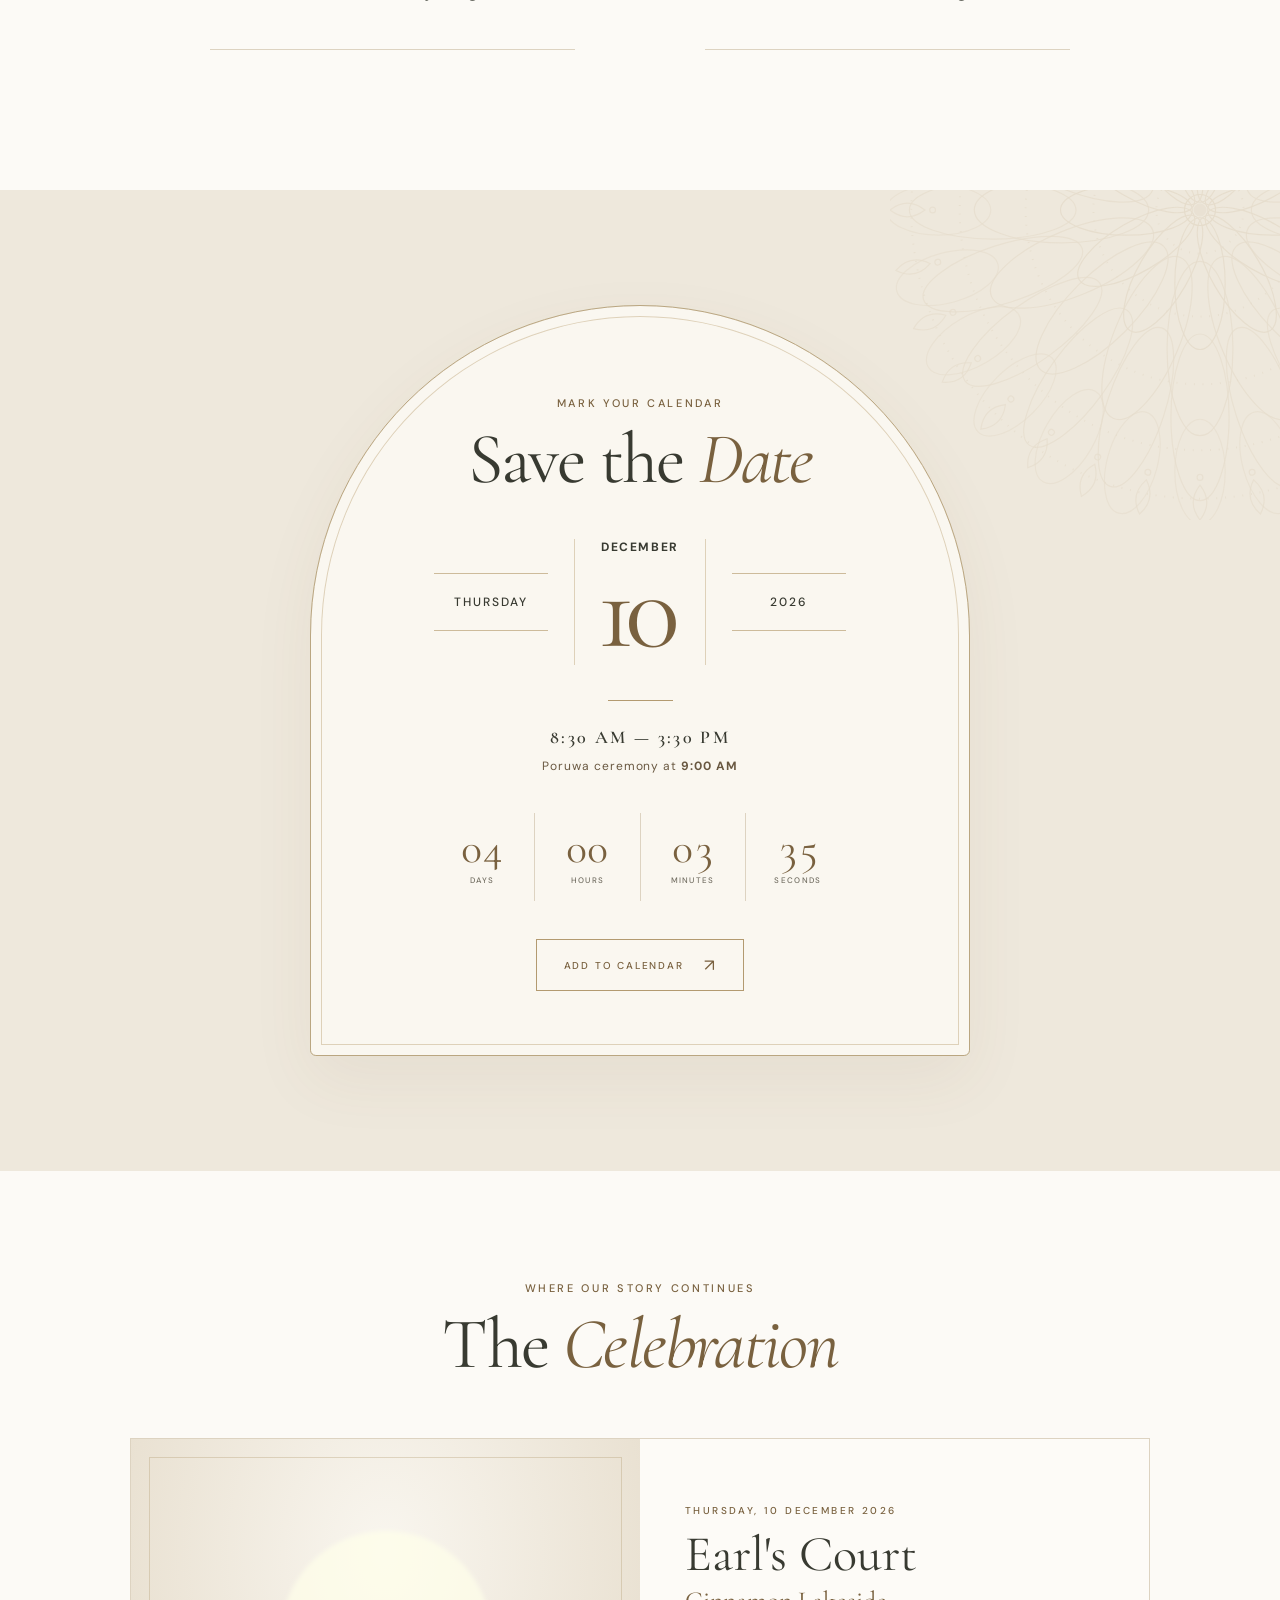
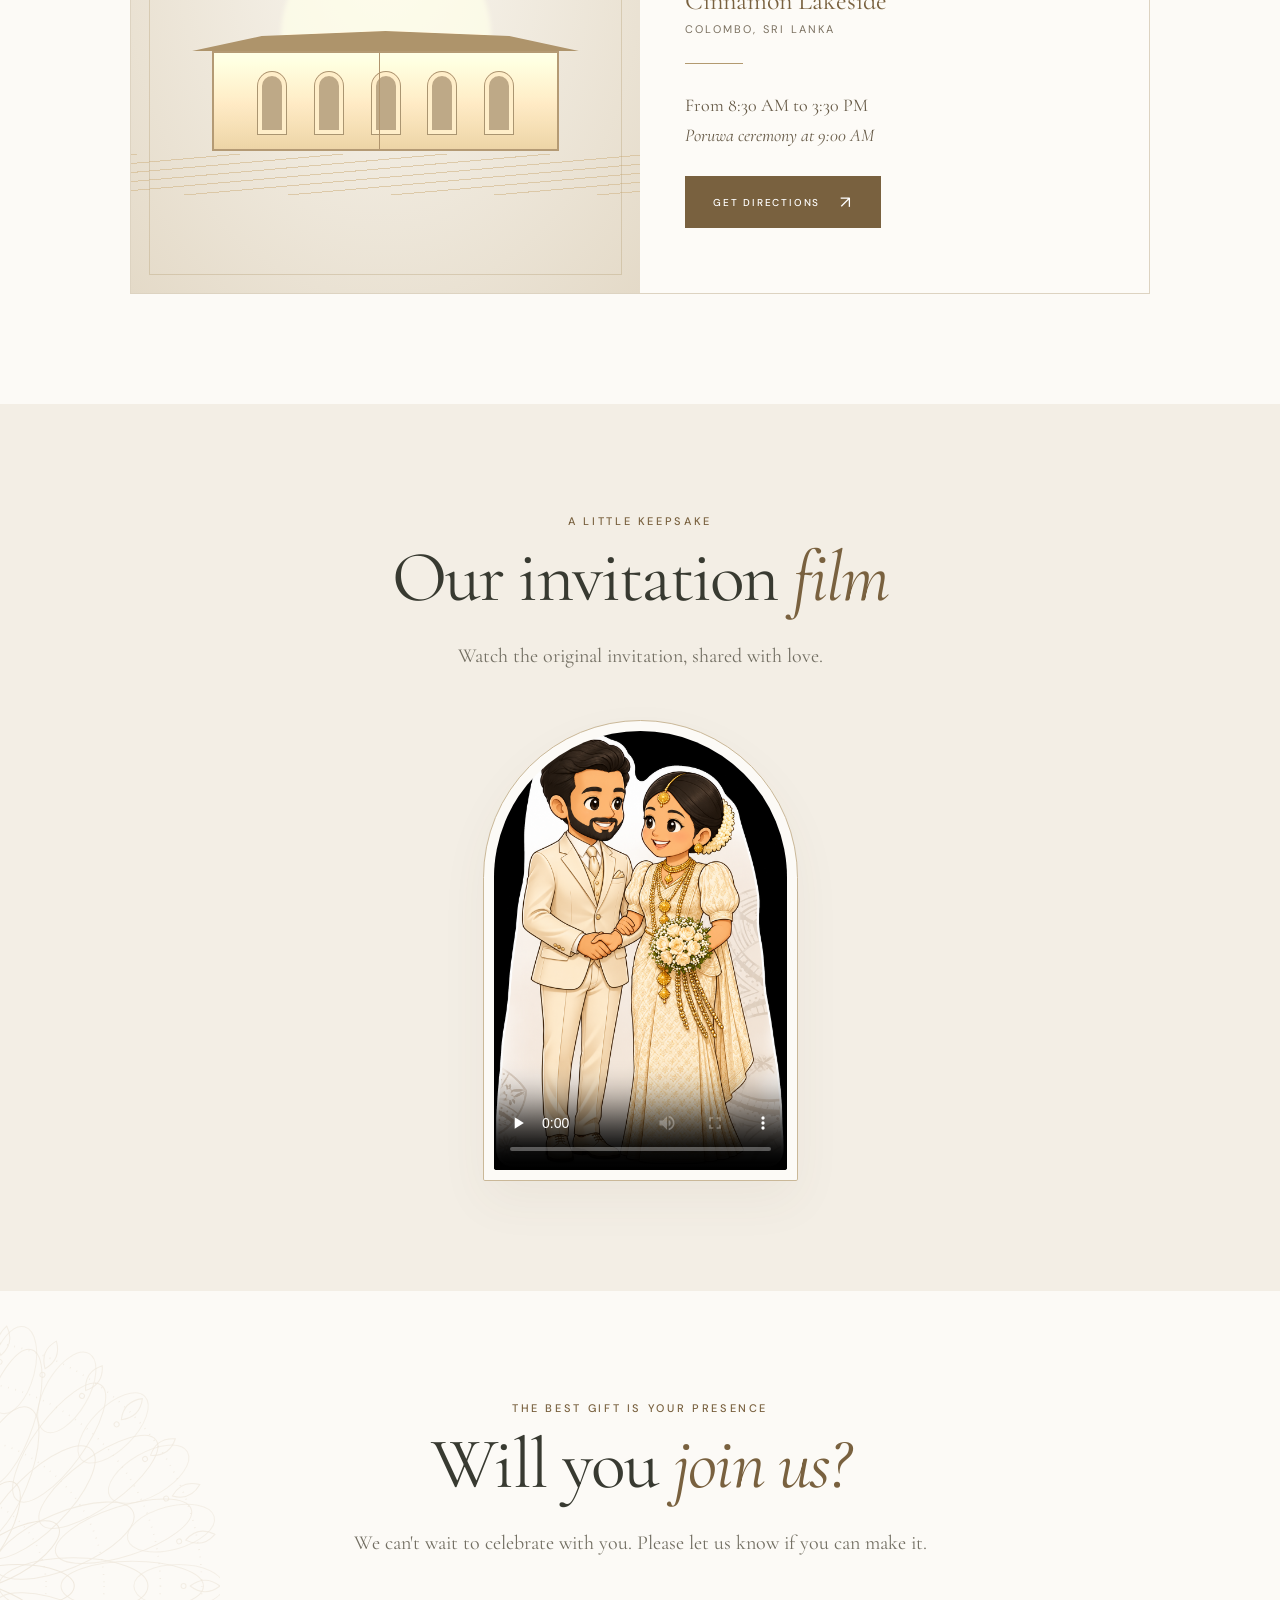
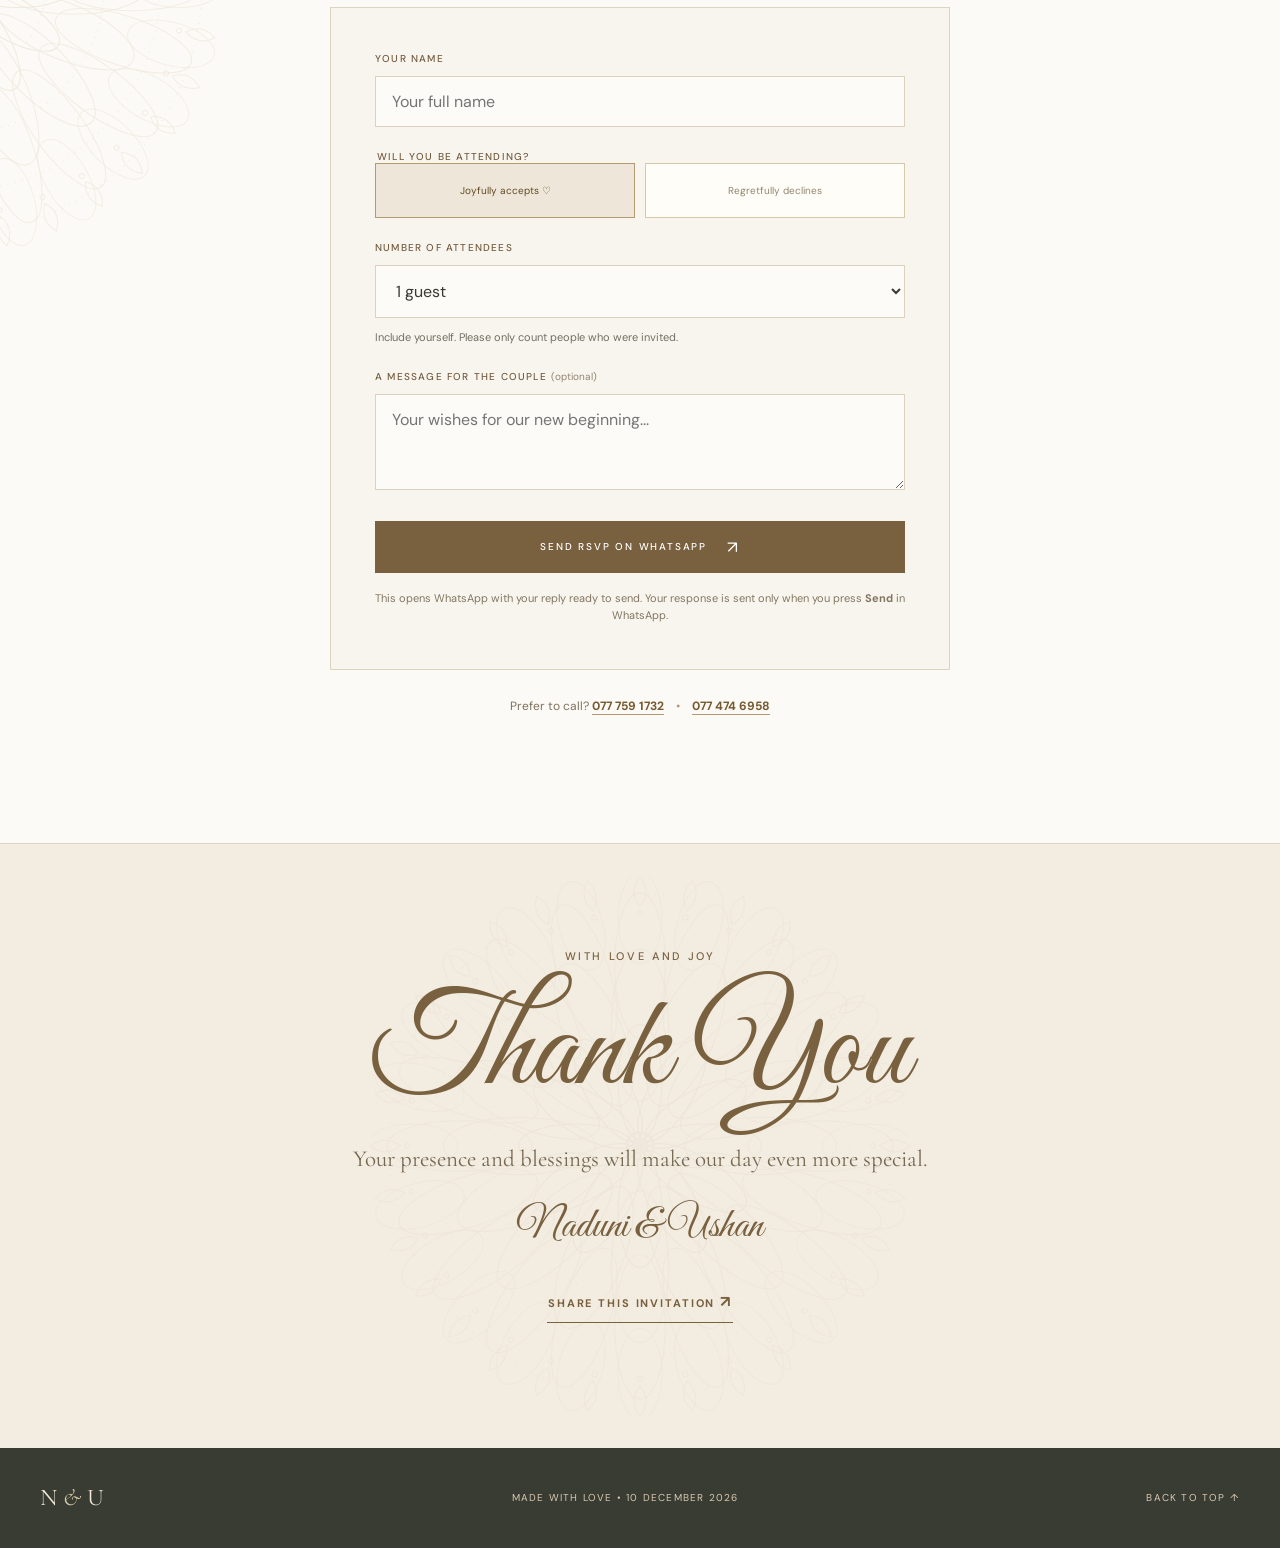
==== commit 241e1acf: "Refine invitation styling and play looping song from letter seal" ====
--- a/index.html
+++ b/index.html
@@ -3,7 +3,7 @@
 <head>
   <meta charset="utf-8">
   <meta name="viewport" content="width=device-width, initial-scale=1, viewport-fit=cover">
-  <meta name="theme-color" content="#f7f1e6">
+  <meta name="theme-color" content="#f8f5ef">
   <meta name="robots" content="noindex, nofollow">
   <meta name="description" content="You are joyfully invited to celebrate the wedding of Naduni and Ushan on 10 December 2026 at Cinnamon Lakeside, Colombo.">
   <meta property="og:type" content="website">
@@ -27,15 +27,14 @@
     <div class="opening-ornament mandala opening-mandala-b" aria-hidden="true"></div>
     <div class="opening-card">
       <div class="opening-inner">
-        <div class="seal">N <span>&amp;</span> U</div>
         <p class="eyebrow">A celebration of love</p>
         <p class="dear" id="opening-guest">Dear family &amp; friends</p>
         <h1 id="opening-heading">You're <em>Invited</em></h1>
         <div class="ornamental-rule" aria-hidden="true"><span>✦</span></div>
         <p class="opening-names">Naduni <span>&amp;</span> Ushan</p>
         <p class="opening-date">Thursday, 10 December 2026</p>
-        <button id="open-invite" class="btn btn-primary opening-button" type="button">Open our invitation <span aria-hidden="true">↗</span></button>
-        <p class="opening-small">After opening, tap “Our song” to play our music</p>
+        <button id="open-invite" class="seal opening-seal" type="button" aria-label="Open our invitation and play our song" aria-describedby="opening-hint">N <span>&amp;</span> U</button>
+        <p class="opening-small" id="opening-hint">Tap the seal to open · music will play</p>
       </div>
     </div>
   </div>
@@ -48,8 +47,8 @@
       <a href="#location">Location</a>
       <a href="#rsvp">RSVP</a>
     </nav>
-    <button id="music-button" class="music-button" type="button" aria-label="Open music player" aria-haspopup="dialog" aria-expanded="false">
-      <span class="music-note" aria-hidden="true">♫</span><span>Our song</span>
+    <button id="music-button" class="music-button" type="button" aria-label="Play our song" aria-pressed="false">
+      <span class="music-note" aria-hidden="true">♫</span><span id="music-label">Our song</span>
     </button>
   </header>
 
@@ -59,10 +58,11 @@
       <div class="hero-copy reveal">
         <p class="overline"><span class="overline-line"></span> Together with our families <span class="overline-line"></span></p>
         <p class="hero-intro">The wedding celebration of</p>
-        <h2 class="script hero-names">Naduni <small>&amp;</small><br> Ushan</h2>
+        <h2 class="script hero-names"><span>Naduni</span> <small>&amp;</small> <span>Ushan</span></h2>
         <div class="ornamental-rule hero-rule" aria-hidden="true"><span>✦</span></div>
         <p class="hero-quote">With love in our hearts and joy in our souls, we invite you to celebrate the beginning of our happily ever after.</p>
         <p class="guest-personal" id="hero-guest">To our dearest family &amp; friends</p>
+        <p class="hero-details"><span>10 December 2026</span><span>Cinnamon Lakeside, Colombo</span></p>
         <a class="btn btn-primary" href="#the-day">Discover our day <span aria-hidden="true">↓</span></a>
       </div>
       <div class="hero-visual reveal">
@@ -206,12 +206,8 @@
 
   <footer><span>N <i>&amp;</i> U</span><p>Made with love • 10 December 2026</p><a href="#top">Back to top ↑</a></footer>
 
-  <!-- YouTube's official player: segment starts at 1:35 (95s), ends at 2:00 (120s). -->
-  <div id="music-panel" class="music-panel" role="dialog" aria-label="Wedding music player" aria-modal="false" hidden>
-    <div class="music-panel-heading"><div><strong>Our wedding song</strong><small>Play the special 1:35–2:00 moment</small></div><button type="button" id="close-music" aria-label="Close music player">×</button></div>
-    <div id="youtube-slot" class="youtube-slot"></div>
-    <p>Playback may require tapping Play in the YouTube player.</p>
-  </div>
+  <!-- This file contains only the original song's 1:35–2:00 segment. -->
+  <audio id="wedding-audio" src="assets/wedding-song.mp3" preload="metadata" loop></audio>
   <script src="script.js" defer></script>
 </body>
 </html>
--- a/styles.css
+++ b/styles.css
@@ -1,4 +1,4 @@
-:root{--paper:#fcfaf6;--cream:#f7f1e6;--cream-deep:#f0e6d4;--parchment:#e9dcc7;--ink:#3d3127;--muted:#756955;--gold:#b79860;--gold-light:#d9bf82;--gold-dark:#876a3d;--line:#decfb6;--shadow:0 28px 75px rgba(71,46,20,.10)}
+:root{--paper:#fcfaf6;--cream:#f8f5ef;--cream-deep:#eee6d9;--parchment:#e6ddcc;--ink:#383a31;--muted:#736f63;--gold:#b39a70;--gold-light:#d9c8a6;--gold-dark:#79613f;--line:#ddd3c1;--shadow:0 22px 65px rgba(62,52,36,.06)}
 *,*::before,*::after{box-sizing:border-box}html{scroll-behavior:smooth;scroll-padding-top:86px}body{margin:0;background:var(--paper);color:var(--ink);font-family:'DM Sans',Arial,sans-serif;-webkit-font-smoothing:antialiased;overflow-x:hidden}body.locked{overflow:hidden}h1,h2,h3,p{margin-top:0}a{text-decoration:none;color:inherit}button,input,select,textarea{font:inherit}button,a{-webkit-tap-highlight-color:transparent}button{cursor:pointer}a:focus-visible,button:focus-visible,input:focus-visible,textarea:focus-visible,select:focus-visible{outline:2px solid var(--gold-dark);outline-offset:4px}.grain{position:fixed;inset:0;pointer-events:none;z-index:20;opacity:.23;background-image:url("data:image/svg+xml,%3Csvg viewBox='0 0 180 180' xmlns='http://www.w3.org/2000/svg'%3E%3Cfilter id='n'%3E%3CfeTurbulence type='fractalNoise' baseFrequency='.75' numOctaves='2' stitchTiles='stitch'/%3E%3C/filter%3E%3Crect width='100%25' height='100%25' filter='url(%23n)' opacity='.14'/%3E%3C/svg%3E")}.mandala{background:url('assets/mandala.svg') center/contain no-repeat;pointer-events:none}.script{font-family:'Great Vibes','Z003','URW Chancery L','Brush Script MT',cursive;font-weight:400}.eyebrow,.overline{font-size:11px;font-weight:700;letter-spacing:.26em;text-transform:uppercase;color:var(--gold-dark)}.section{position:relative;padding:110px max(24px,calc((100vw - 1150px)/2));overflow:hidden}.section-title{font-family:'Cormorant Garamond',Georgia,serif;font-weight:500;line-height:1.05;font-size:clamp(44px,5.7vw,72px);letter-spacing:-.035em;margin:12px 0 22px}.section-title em{color:var(--gold-dark);font-style:italic;font-weight:400}.section-lead{font:400 20px/1.65 'Cormorant Garamond',Georgia,serif;color:var(--muted);max-width:610px;margin:0 auto 46px}.btn{display:inline-flex;align-items:center;justify-content:center;gap:20px;min-height:54px;padding:15px 28px;border-radius:3px;font-size:11px;font-weight:700;letter-spacing:.17em;text-transform:uppercase;border:1px solid var(--gold);transition:transform .25s,background .25s,box-shadow .25s;white-space:normal;text-align:center}.btn:hover{transform:translateY(-2px);box-shadow:0 12px 25px #80643c20}.btn span{font-size:17px;font-weight:400;line-height:0}.btn-primary{color:#fff;background:var(--gold-dark)}.btn-primary:hover{background:#6d5331}.btn-outline{color:var(--gold-dark);background:transparent}.btn-outline:hover{background:#eee0c8}.ornamental-rule{display:flex;align-items:center;justify-content:center;gap:10px;color:var(--gold);font-size:16px;max-width:195px;margin:24px auto}.ornamental-rule::before,.ornamental-rule::after{content:'';height:1px;flex:1;background:linear-gradient(90deg,transparent,var(--gold))}.ornamental-rule::after{transform:rotate(180deg)}.petals{position:fixed;inset:0;z-index:8;pointer-events:none;overflow:hidden}.petal{position:absolute;top:-40px;width:11px;height:7px;background:radial-gradient(circle at 25% 20%,#fff,#e9d6b1);border-radius:100% 0 80% 0;opacity:0;animation:petal-fall var(--duration,13s) linear infinite;animation-delay:var(--delay,0s);left:var(--left,50%);filter:blur(var(--blur,0px))}@keyframes petal-fall{0%{transform:translate3d(-10px,-10px,0) rotate(10deg);opacity:0}5%{opacity:.68}85%{opacity:.47}100%{transform:translate3d(var(--drift,90px),105vh,0) rotate(720deg);opacity:0}}
 /* Entry envelope */
 .opening{position:fixed;inset:0;background:radial-gradient(circle at 50% 30%,#fffefa 0,#f7eddf 69%,#eadac4 100%);z-index:100;display:grid;place-items:center;overflow:auto;padding:26px;transition:opacity .8s,visibility .8s}.opening.is-opened{opacity:0;visibility:hidden;pointer-events:none}.opening[hidden]{display:none}.opening-ornament{position:absolute;width:50vw;max-width:680px;opacity:.32}.opening-mandala-a{left:-18%;bottom:-20%;transform:rotate(-25deg)}.opening-mandala-b{right:-18%;top:-24%;transform:rotate(12deg)}.opening-card{position:relative;width:min(480px,100%);background:linear-gradient(125deg,#fffefa,#f9f2e7 75%,#f7ebd9);border:1px solid #c9af7d;box-shadow:0 24px 80px #6b50262c;padding:12px;max-height:calc(100svh - 52px);overflow:auto}.opening-card:before,.opening-card:after{content:'';position:absolute;width:54px;height:54px;border-top:2px solid var(--gold);top:5px}.opening-card:before{border-left:2px solid var(--gold);left:5px}.opening-card:after{border-right:2px solid var(--gold);right:5px}.opening-inner{text-align:center;border:1px solid #e6d6bc;padding:clamp(25px,5vh,48px) 20px 30px;min-height:510px;display:flex;align-items:center;flex-direction:column;justify-content:center}.seal{font-family:'Cormorant Garamond',Georgia,serif;font-size:30px;letter-spacing:-.09em;color:var(--gold-dark);border:1px solid var(--gold);width:90px;height:90px;border-radius:50%;display:flex;align-items:center;justify-content:center;white-space:nowrap;box-shadow:0 0 0 5px #f4eadc,0 0 0 6px #d7bf92;margin-bottom:28px}.seal span,.brand span{font-style:italic;font-size:.68em;padding:0 4px;color:var(--gold)}.opening .eyebrow{margin-bottom:22px}.dear{font:italic 22px/1.2 'Cormorant Garamond',Georgia,serif;margin:0 0 8px;color:var(--muted)}.opening h1{font:500 clamp(46px,8vw,65px)/.95 'Cormorant Garamond',Georgia,serif;margin:6px 0 2px}.opening h1 em{font-weight:400;color:var(--gold-dark)}.opening-names{font:40px/1.1 'Great Vibes','Z003','URW Chancery L','Brush Script MT',cursive;color:var(--gold-dark);margin:0 0 16px}.opening-names span{font-family:'Cormorant Garamond',serif;font-size:27px}.opening-date{font:600 12px/1.5 'DM Sans',sans-serif;text-transform:uppercase;letter-spacing:.13em;color:var(--muted);margin-bottom:30px}.opening-button{width:min(285px,100%)}.opening-small{font:italic 15px/1.4 'Cormorant Garamond',serif;color:#95816a;margin:24px 0 0}
@@ -18,10 +18,148 @@
 .rsvp-section{text-align:center;background:#fffefa;padding-bottom:125px}.rsvp-mandala{position:absolute;width:530px;height:530px;top:30px;left:-310px;opacity:.17}.rsvp-form{max-width:650px;margin:0 auto;padding:40px 43px;text-align:left;background:#faf5ed;border:1px solid #e3d2b6;box-shadow:0 20px 60px #6e542314}.form-row{display:flex;flex-direction:column;gap:11px;margin:0 0 23px;padding:0;border:0}.form-row label,.form-row legend{font-size:11px;font-weight:700;text-transform:uppercase;letter-spacing:.14em;color:#745d40}.form-row label span{font-size:10px;text-transform:none;font-weight:400;color:#918570;letter-spacing:0}.form-row input[type=text],.form-row select,.form-row textarea{min-height:51px;border:1px solid #decdb0;padding:14px 16px;border-radius:0;background:#fffefa;color:var(--ink);font-size:14px;outline:0;width:100%;transition:border-color .2s}.form-row input:focus,.form-row select:focus,.form-row textarea:focus{border-color:var(--gold-dark);box-shadow:0 0 0 2px #c6a97724}.form-row textarea{min-height:96px;resize:vertical}.form-row small{color:var(--muted);font-size:11px}.attendance-options{display:flex;gap:10px}.attendance-options label{flex:1;cursor:pointer}.attendance-options input{position:absolute;opacity:0;width:1px;height:1px}.attendance-options span{display:flex;align-items:center;justify-content:center;min-height:55px;border:1px solid #d9c7a9;background:#fffdf7;text-transform:none;font-size:12px;font-weight:600;letter-spacing:0;color:#786b59;text-align:center;padding:10px}.attendance-options input:checked+span{border-color:#8c6c40;background:#eee0c5;color:#614922;box-shadow:inset 0 0 0 1px #8c6c40}.attendance-options input:focus-visible+span{outline:2px solid var(--gold-dark);outline-offset:2px}.rsvp-submit{width:100%;margin-top:8px}.form-hint{font-size:11px;line-height:1.6;text-align:center;color:#827661;margin:17px 0 0}.rsvp-alternative{font-size:12px;color:#7e705c;margin:25px 0 0}.rsvp-alternative a{border-bottom:1px solid var(--gold);color:#76592e;font-weight:700}.rsvp-alternative span{margin:0 9px;color:var(--gold)}
 /* Finale */
 .thankyou-section{text-align:center;padding:105px 20px 125px;background:radial-gradient(circle at center,#fcfaf4,#f1e6d4);border-top:1px solid #e6d5bc}.thankyou-mandala{position:absolute;left:50%;top:50%;transform:translate(-50%,-50%);width:540px;height:540px;opacity:.13}.thankyou-section h2{position:relative;font-size:clamp(100px,13vw,150px);line-height:1.15;color:var(--gold-dark);margin:15px 0}.thankyou-section>p:not(.eyebrow):not(.last-names){font:23px/1.5 'Cormorant Garamond',serif;color:#766852;position:relative}.last-names{position:relative;font-size:48px;margin:20px 0 28px;color:#9f7f4d}.share-btn{border:0;border-bottom:1px solid var(--gold-dark);background:transparent;padding:10px 1px;color:var(--gold-dark);font-size:11px;font-weight:700;letter-spacing:.17em;text-transform:uppercase}.share-btn span{font-size:16px}footer{min-height:100px;display:flex;align-items:center;justify-content:space-between;gap:30px;padding:20px max(25px,calc((100vw - 1200px)/2));background:#3f352a;color:#f3e8d5}footer>span{font:24px 'Cormorant Garamond',serif}footer i{color:var(--gold-light)}footer p,footer a{font-size:10px;text-transform:uppercase;letter-spacing:.12em;margin:0;color:#d9c9b1}
-/* Music panel: official YouTube embed remains visible, no ripped MP3. */
-.music-panel[hidden]{display:none}.music-panel{position:fixed;right:20px;bottom:20px;z-index:70;width:min(300px,calc(100vw - 30px));background:#fffaf0;padding:14px;border:1px solid #c3a676;box-shadow:0 10px 48px #32231545}.music-panel-heading{display:flex;align-items:center;justify-content:space-between;gap:8px;margin-bottom:12px}.music-panel-heading strong{display:block;font:600 18px 'Cormorant Garamond',serif}.music-panel-heading small{display:block;font-size:10px;color:#78674c}.music-panel-heading button{border:0;background:transparent;color:var(--ink);font-size:26px;line-height:1;padding:4px}.youtube-slot iframe{display:block;width:100%;height:224px;border:0;background:#e4d9c6}.music-panel>p{font-size:10px;line-height:1.4;color:#8b7a64;margin:10px 0 0}
+/* Fine stationery: quiet gold, generous margins and delicate inset rules. */
+.grain{opacity:.15}
+.eyebrow,.overline{font-weight:500;letter-spacing:.24em}
+.section-title{font-weight:400;letter-spacing:-.025em}
+.section-lead{line-height:1.8}
+.btn{min-height:52px;border-radius:0;font-size:10px;font-weight:500;letter-spacing:.18em;padding:16px 27px}
+.btn-primary{background:var(--gold-dark);border-color:var(--gold-dark)}
+.btn-primary:hover{background:#665236;box-shadow:0 7px 20px #79613f18}
+.btn-outline:hover{background:#f0e9dd}
+.ornamental-rule{font-size:11px;gap:16px;max-width:155px}
+.opening{background:radial-gradient(ellipse at 50% 35%,#fffdf8 0,#f1ebe0 75%,#e9e0d1 100%)}
+.opening-ornament{aspect-ratio:1;opacity:.16}
+.opening-card{width:min(510px,100%);padding:14px;background:#fdfbf6;border-color:#c5b38f;box-shadow:0 30px 100px #55472e14,0 4px 18px #55472e08}
+.opening-card:before,.opening-card:after{width:38px;height:38px;border-top-width:1px;top:7px}
+.opening-card:before{left:7px;border-left-width:1px}
+.opening-card:after{right:7px;border-right-width:1px}
+.opening-inner{min-height:590px;padding:42px 26px 34px;border-color:#e4d9c5}
+.seal{position:relative;width:76px;height:88px;border-radius:50%;font-size:28px;background:transparent;box-shadow:none;border-color:#bca47b;margin-bottom:30px;flex-shrink:0}
+.seal:before{content:'';position:absolute;inset:5px;border:1px solid #d8c8aa;border-radius:inherit;pointer-events:none}
+.opening-seal{margin:0;padding:0;color:#fff8e9;border-color:#8d7046;background:radial-gradient(ellipse at 35% 25%,#bea275,#947344 75%);box-shadow:0 5px 0 #7d603a,0 9px 20px #79613f22;text-shadow:0 1px 1px #60472266;transition:transform .2s,box-shadow .2s}
+.opening-seal span{color:#f0dfbe}
+.opening-seal:before{border-color:#e8d3ab80}
+.opening-seal:hover{transform:translateY(-2px) rotate(-3deg);box-shadow:0 7px 0 #7d603a,0 12px 24px #79613f25}
+.opening-seal:active{transform:translateY(3px);box-shadow:0 2px 0 #7d603a,0 4px 12px #79613f22}
+.music-button[aria-pressed=true] .music-note{color:var(--ink)}
+.opening .eyebrow{font-size:9px;margin-bottom:27px}
+.dear{font-size:21px;line-height:1.45;overflow-wrap:anywhere}
+.opening h1{font-weight:400;line-height:1.1;font-size:clamp(48px,8vw,66px)}
+.opening h1 em{display:block;font-size:1.08em}
+.opening .ornamental-rule{width:140px;margin:22px auto}
+.opening-names{font-size:43px;margin-bottom:20px}
+.opening-date{font-size:10px;font-weight:500;letter-spacing:.17em;margin-bottom:28px}
+.opening-small{font-size:14px;color:var(--muted);margin-top:20px}
+.topbar{border-bottom:1px solid #b39a7026;background:#fcfaf64d}
+.desktop-nav a{font-size:10px;letter-spacing:.15em;font-weight:500}
+.music-button{border-color:#c9baa080;font-size:10px;font-weight:500}
+.hero{gap:75px;padding-top:145px;padding-bottom:110px;background:radial-gradient(ellipse at 80% 35%,#eee5d554,transparent 60%),var(--cream)}
+.hero:after{content:'';position:absolute;inset:102px 26px 32px;border:1px solid #b39a702e;pointer-events:none}
+.overline{font-size:9px;letter-spacing:.18em;margin-bottom:28px;white-space:normal;line-height:1.8}
+.overline-line{width:22px;flex-shrink:0;opacity:.6}
+.hero-intro{font-size:22px;margin-bottom:20px}
+.hero-names{font-size:clamp(84px,8.3vw,122px);line-height:1.02;font-weight:400;color:var(--gold-dark)}
+.hero-names>span{display:block}
+.hero-names small{display:block;font-size:30px;line-height:1.1;margin:5px 0 2px;color:var(--gold);vertical-align:baseline}
+.hero-rule{margin:26px auto 20px}
+.hero-quote{font-size:20px;line-height:1.65;max-width:365px}
+.guest-personal{font-size:18px;line-height:1.6;margin-bottom:20px;overflow-wrap:anywhere}
+.hero-details{display:flex;flex-direction:column;gap:8px;margin:0 0 28px;font-size:9px;line-height:1.6;letter-spacing:.16em;text-transform:uppercase;color:var(--muted)}
+.hero-visual{max-width:440px}
+.arch-backdrop{height:570px;border:1px solid #c4ae87;outline:1px solid #d9cbb3;outline-offset:9px;border-radius:240px 240px 2px 2px;background:radial-gradient(ellipse at 50% 28%,#faf7ef,#eae2d4);box-shadow:0 20px 50px #6650320c}
+.arch-backdrop:after{inset:12px;border-color:#c4ae8766}
+.arch-lace{opacity:.14}
+.arch-script{color:#8b7757;top:93px;font-size:40px}
+.little-stars{opacity:.5;font-size:10px;top:155px}
+.hero-floating-date{right:-20px;bottom:30px;width:100px;height:110px;border-color:#cdbd9e;background:#fcfaf5;box-shadow:0 10px 30px #4e32180c}
+.hero-floating-date strong{font-size:62px;font-weight:400}
+.hero-floating-date span{font-size:9px;font-weight:500}
+.scroll-prompt{font-weight:500;font-size:9px;bottom:5px;z-index:1}
+.our-story{background:var(--paper)}
+.divider-flower{font-size:17px;margin-bottom:32px}
+.family-grid{max-width:860px;margin-top:54px;gap:35px}
+.family-card{background:transparent;box-shadow:none;border:0;border-top:1px solid var(--line);border-bottom:1px solid var(--line);padding:38px 15px;min-height:280px}
+.family-label{font-size:9px;letter-spacing:.23em}
+.family-card h3{font-size:66px;font-weight:400;margin-top:20px}
+.family-card strong{font-weight:400}
+.floral-mini{font-size:20px}
+.joining-heart{font:italic 50px 'Cormorant Garamond',Georgia,serif;color:var(--gold)}
+.date-section{background:#eee8dc}
+.date-ornament{opacity:.12}
+.date-card{max-width:660px;padding-top:90px;background:#faf7f0;border:1px solid #baa681;box-shadow:inset 0 0 0 10px #faf7f0,inset 0 0 0 11px #ded1b9,0 24px 65px #6b573310}
+.date-grid{font-weight:500;font-size:12px;gap:26px}
+.date-grid>span{border-color:#cdbb9b}
+.date-big{border-color:#ded1b9}
+.date-big strong{font-weight:400}
+.countdown{gap:0;max-width:420px;margin-left:auto;margin-right:auto}
+.countdown div{background:transparent;border:0;border-right:1px solid var(--line);flex:1;min-width:0}
+.countdown div:last-child{border-right:0}
+.countdown strong{font-weight:400;font-variant-numeric:tabular-nums}
+.countdown span{font-weight:500;font-size:8px;letter-spacing:.16em}
+.location-section,.rsvp-section{background:var(--paper)}
+.location-card{box-shadow:none;border-color:var(--line);background:#fdfbf7}
+.location-art{background:radial-gradient(ellipse at 50% 25%,#f9f6ef,#e4dac8)}
+.location-art:after{border-color:#b39a7059}
+.location-copy h3{font-weight:400}
+.film-section{background:#f3eee5}
+.film-shell{border-radius:170px 170px 2px 2px;box-shadow:0 20px 50px #6b57330d;background:#fcfaf6;border-color:#cab898}
+.rsvp-form{max-width:620px;padding:44px;background:#f8f5ee;border-color:var(--line);box-shadow:none}
+.form-row label,.form-row legend{font-weight:500;font-size:10px;letter-spacing:.12em}
+.form-row input[type=text],.form-row select,.form-row textarea{background:#fdfbf7;border-color:#ddd2be;font-size:16px}
+.form-row small{line-height:1.6}
+.attendance-options input:checked+span{background:#eee7d9;border-color:var(--gold);box-shadow:none}
+.attendance-options span{font-weight:400}
+.rsvp-alternative{line-height:1.9}
+.thankyou-section{background:#f2ece1;border-color:var(--line)}
+.thankyou-mandala{opacity:.08}
+.thankyou-section h2{font-size:clamp(90px,11vw,130px)}
+.last-names{font-size:42px;color:var(--gold-dark)}
+footer{background:#393c33}
 /* Scroll reveal */
 .js-ready .reveal{opacity:0;transform:translateY(22px);transition:opacity .8s ease, transform .8s ease}.js-ready .reveal.visible{opacity:1;transform:none}
 @media(min-width:1550px){.hero{min-height:890px}}@media(max-width:950px){.hero{gap:30px;padding-left:35px;padding-right:35px}.arch-backdrop{height:510px}.hero-names{font-size:100px}.hero-quote{font-size:19px}.hero-floating-date{right:-6px}.location-copy{padding:45px 32px}.date-grid{gap:18px}}@media(max-width:700px){html{scroll-padding-top:65px}.section{padding:78px 23px}.topbar{height:70px;padding:0 21px}.desktop-nav{display:none}.music-button{padding:9px}.hero{min-height:0;padding:105px 23px 80px;display:flex;flex-direction:column;gap:50px}.hero-copy{width:100%}.hero-intro{font-size:21px}.hero-names{font-size:clamp(82px,20vw,117px)}.hero-quote{font-size:20px}.overline{font-size:9px;margin-bottom:24px;letter-spacing:.14em}.hero-rule{margin:22px auto}.guest-personal{margin-bottom:26px}.hero-visual{max-width:370px}.arch-backdrop{height:460px;border-radius:200px 200px 4px 4px}.arch-script{top:79px;font-size:36px}.hero-couple{width:min(80%,290px)}.hero-floating-date{height:82px;width:82px;bottom:14px;right:-4px}.hero-floating-date strong{font-size:54px}.hero-floating-date span{font-size:9px}.scroll-prompt{bottom:8px;font-size:8px}.our-story{padding-top:75px;padding-bottom:85px}.section-title{font-size:clamp(43px,11vw,61px)}.section-lead{font-size:19px;margin-bottom:35px}.family-grid{grid-template-columns:1fr;gap:9px}.family-card{min-height:0;padding:35px 12px}.family-card h3{font-size:62px}.joining-heart{font-size:42px;line-height:1}.date-section{padding:70px 15px}.date-card{padding:80px 20px 45px;border-radius:190px 190px 5px 5px}.date-grid{gap:4px}.date-grid>span{min-width:0;font-size:10px;letter-spacing:.07em;padding:16px 4px;flex:1}.date-big{min-width:110px}.date-big strong{font-size:89px}.date-big small{font-size:10px}.countdown{gap:5px}.countdown div{min-width:0;flex:1;padding:12px 1px}.countdown strong{font-size:35px}.countdown span{font-size:8px;letter-spacing:.05em}.location-card{display:flex;flex-direction:column;margin-top:36px}.location-art{height:265px}.venue-illustration{height:250px}.location-copy{padding:38px 28px 42px;text-align:center;align-items:center}.location-copy h3{font-size:44px}.location-divider{margin:22px 0}.film-shell{max-width:280px}.rsvp-form{padding:27px 20px}.attendance-options{flex-direction:column}.thankyou-section{padding:80px 15px}.thankyou-section h2{font-size:105px}footer{padding:30px 20px;flex-direction:column;gap:13px;text-align:center}.opening-card{width:min(420px,100%)}.opening-inner{min-height:min(560px,calc(100svh - 83px))}.opening-mandala-a{left:-40%;width:80vw}.opening-mandala-b{right:-40%;width:80vw}}
 @media(max-height:680px){.opening-inner{min-height:0;padding:25px 18px}.seal{width:63px;height:63px;font-size:22px;margin-bottom:16px}.opening .eyebrow{margin-bottom:12px}.opening-date{margin-bottom:15px}.opening-small{margin-top:15px}}
+@media(max-width:700px){
+  .hero{padding-top:115px;padding-bottom:90px;gap:48px}
+  .hero:after{inset:88px 12px 34px}
+  .hero-names{font-size:clamp(80px,21vw,108px)}
+  .hero-names small{font-size:26px;margin:6px 0}
+  .hero-intro{margin-bottom:16px}
+  .hero-quote{max-width:330px}
+  .hero-visual{width:calc(100% - 30px);max-width:340px}
+  .arch-backdrop{height:auto;aspect-ratio:340/460}
+  .arch-script{top:15%;font-size:34px}
+  .little-stars{top:28%}
+  .hero-floating-date{width:78px;height:88px;right:-13px;bottom:20px}
+  .hero-floating-date strong{font-size:48px}
+  .hero-floating-date span{font-size:8px}
+  .family-grid{margin-top:34px;gap:18px}
+  .family-card{padding:34px 12px;min-height:0}
+  .family-card h3{font-size:62px}
+  .joining-heart{font-size:38px}
+  .date-card{padding:75px 20px 42px}
+  .countdown div{padding:12px 1px}
+  .rsvp-form{padding:28px 20px}
+  .opening{padding:18px}
+  .opening-card{padding:10px;max-height:calc(100svh - 36px)}
+  .opening-inner{min-height:0;padding:30px 18px}
+  .opening h1{font-size:50px}
+  .seal{width:64px;height:74px;font-size:25px;margin-bottom:24px}
+  .opening .eyebrow{margin-bottom:20px}
+  .opening-date{font-size:9px}
+  .opening-button{font-size:9px;gap:15px;padding:15px 18px}
+  .thankyou-section h2{font-size:clamp(82px,22vw,105px)}
+  .rsvp-alternative span{margin:0 4px}
+}
+@media(max-height:680px){
+  .opening-inner{min-height:0;padding:22px 18px}
+  .seal{width:52px;height:60px;font-size:21px;margin-bottom:16px}
+  .opening .eyebrow{margin-bottom:12px}
+  .opening h1{font-size:44px}
+  .opening .ornamental-rule{margin:16px auto}
+  .opening-names{font-size:36px;margin-bottom:14px}
+  .opening-date{margin-bottom:18px}
+  .opening-small{margin-top:14px}
+}
 @media(prefers-reduced-motion:reduce){*,*::before,*::after{animation-duration:.01ms!important;transition-duration:.01ms!important;scroll-behavior:auto!important}.js-ready .reveal{opacity:1;transform:none}.petal{display:none}}
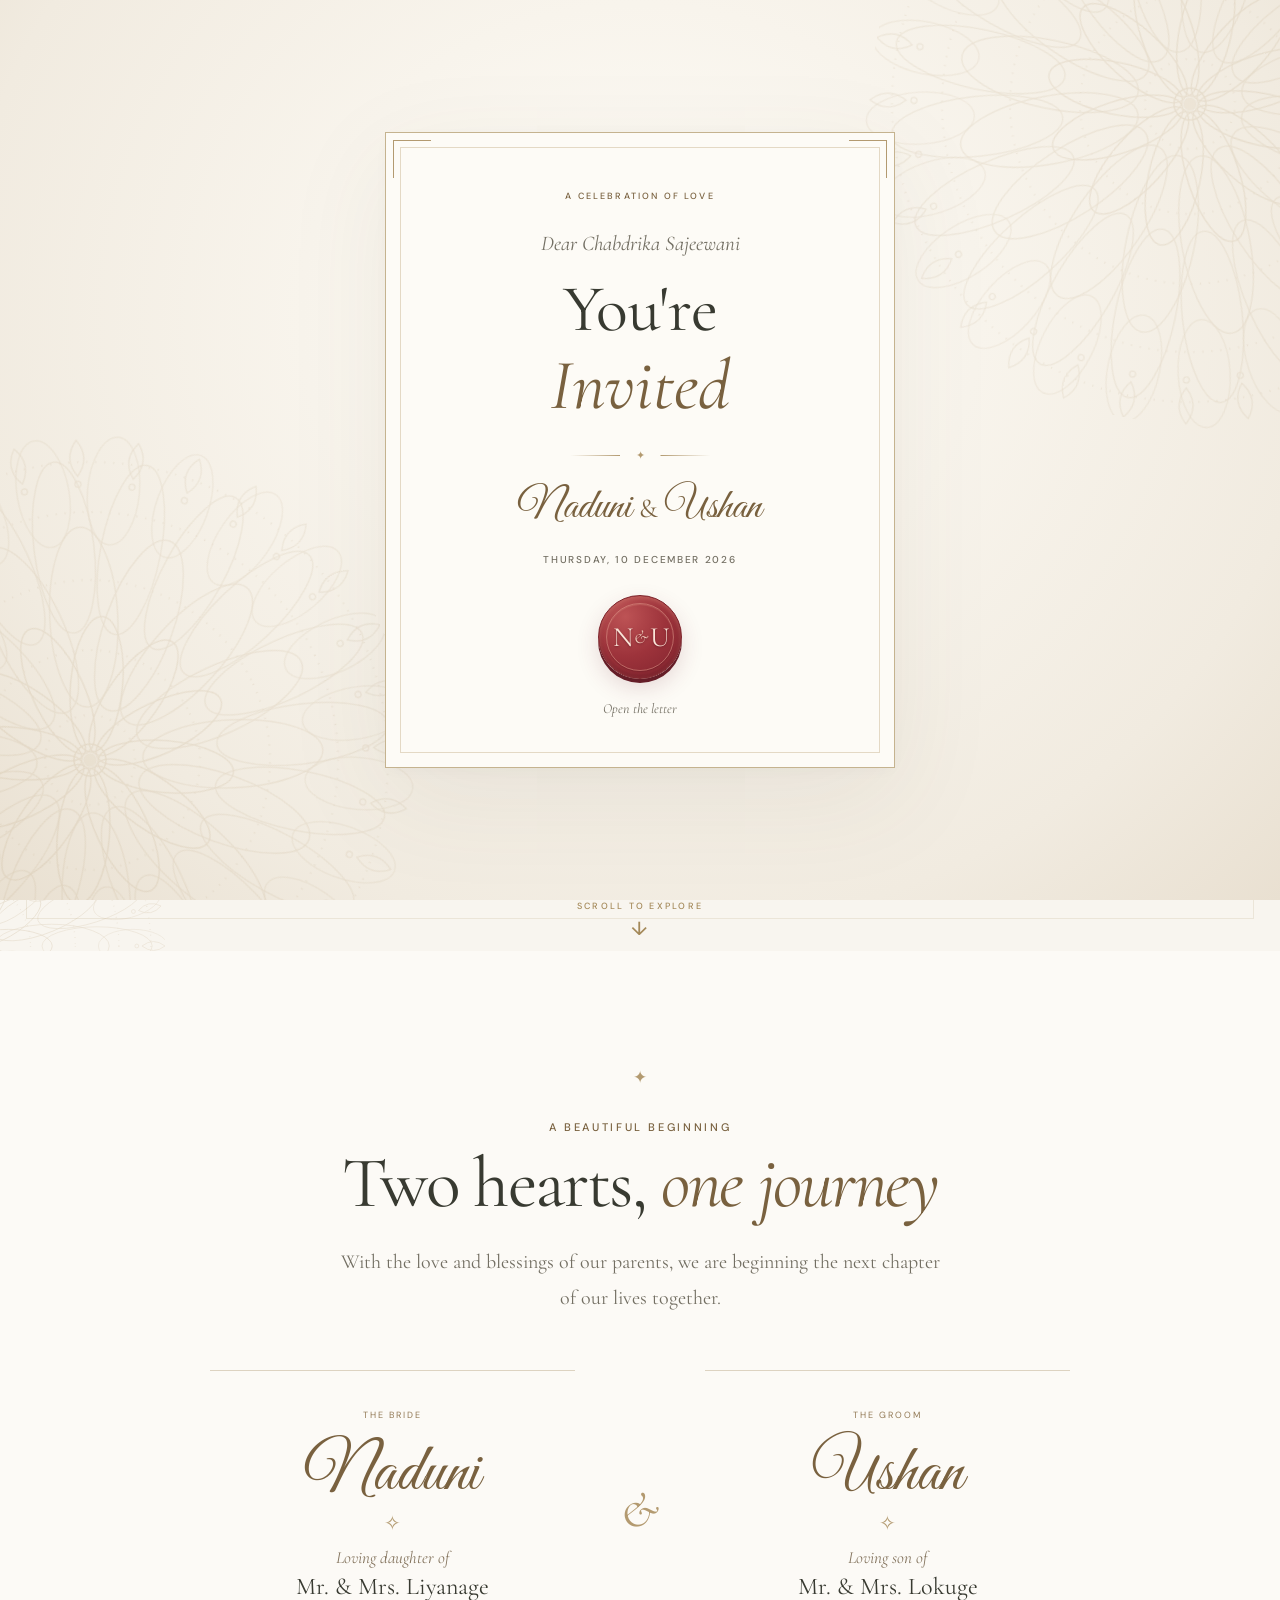
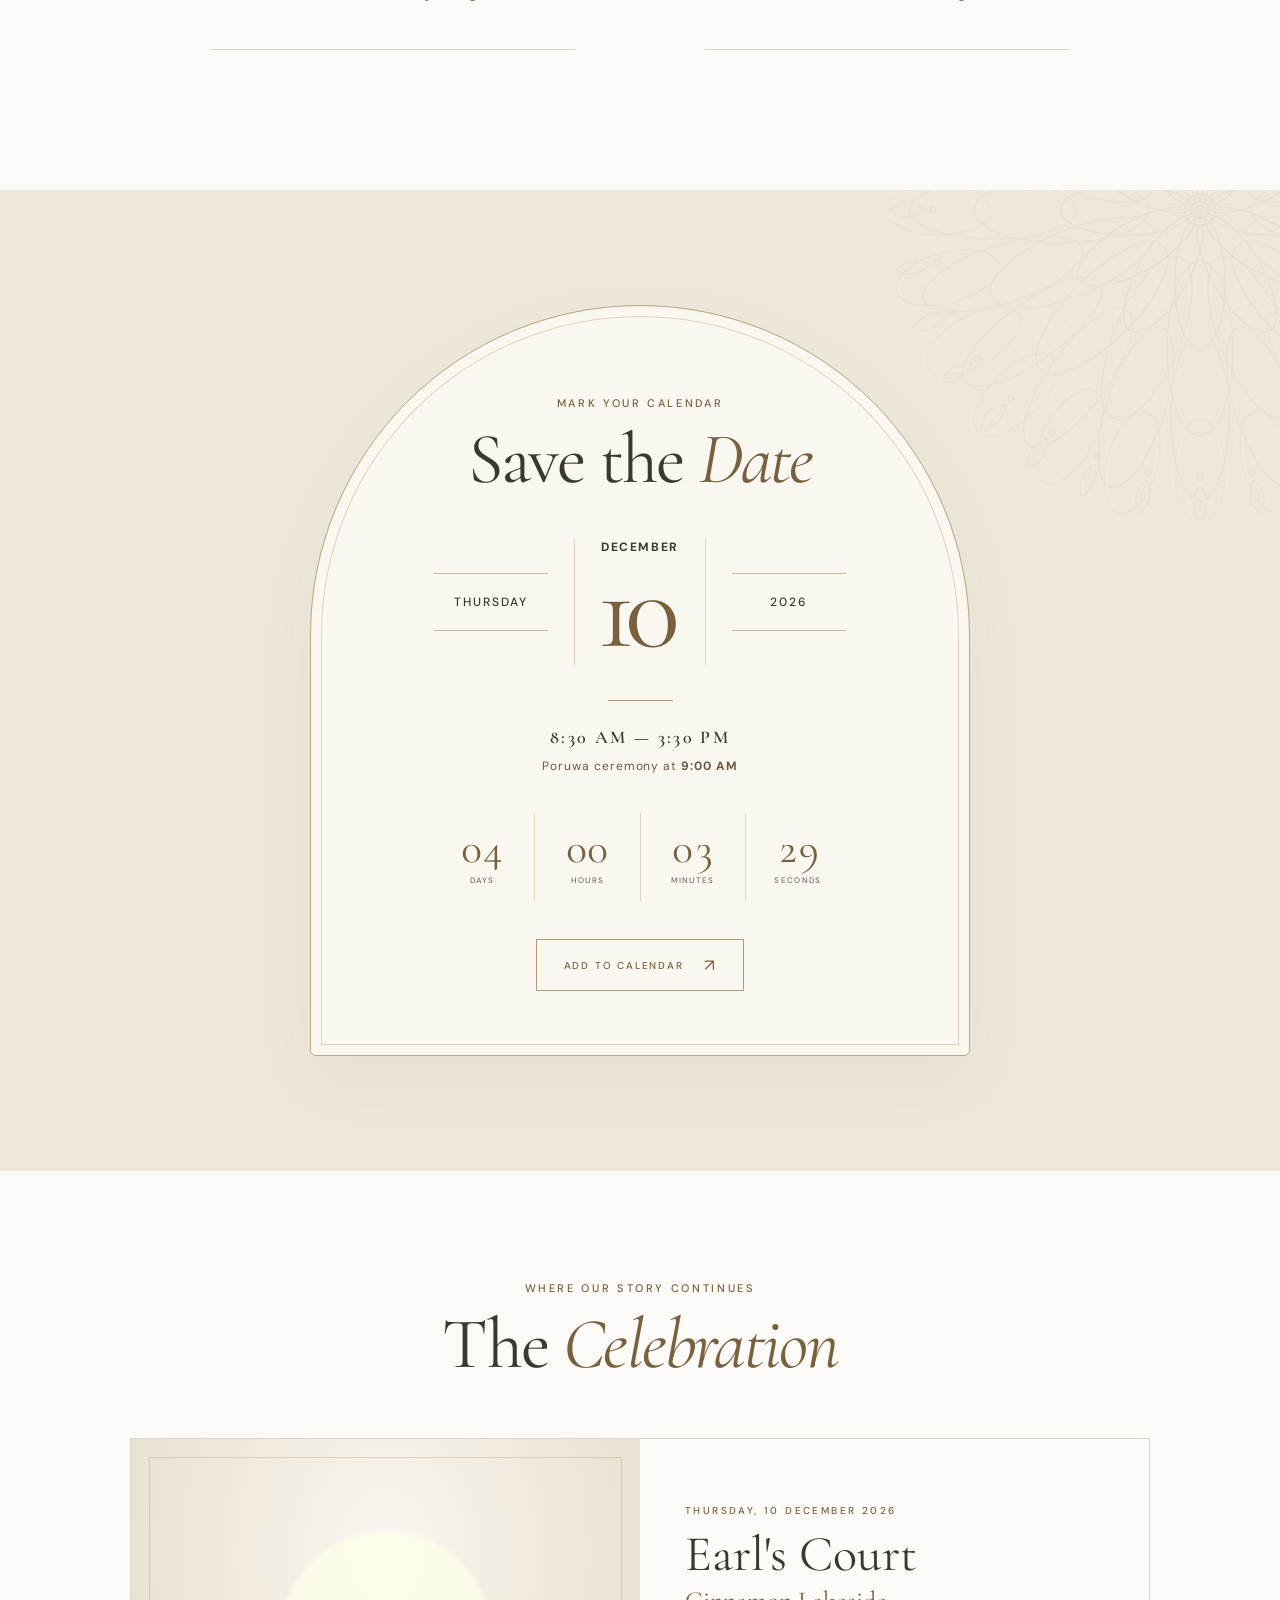
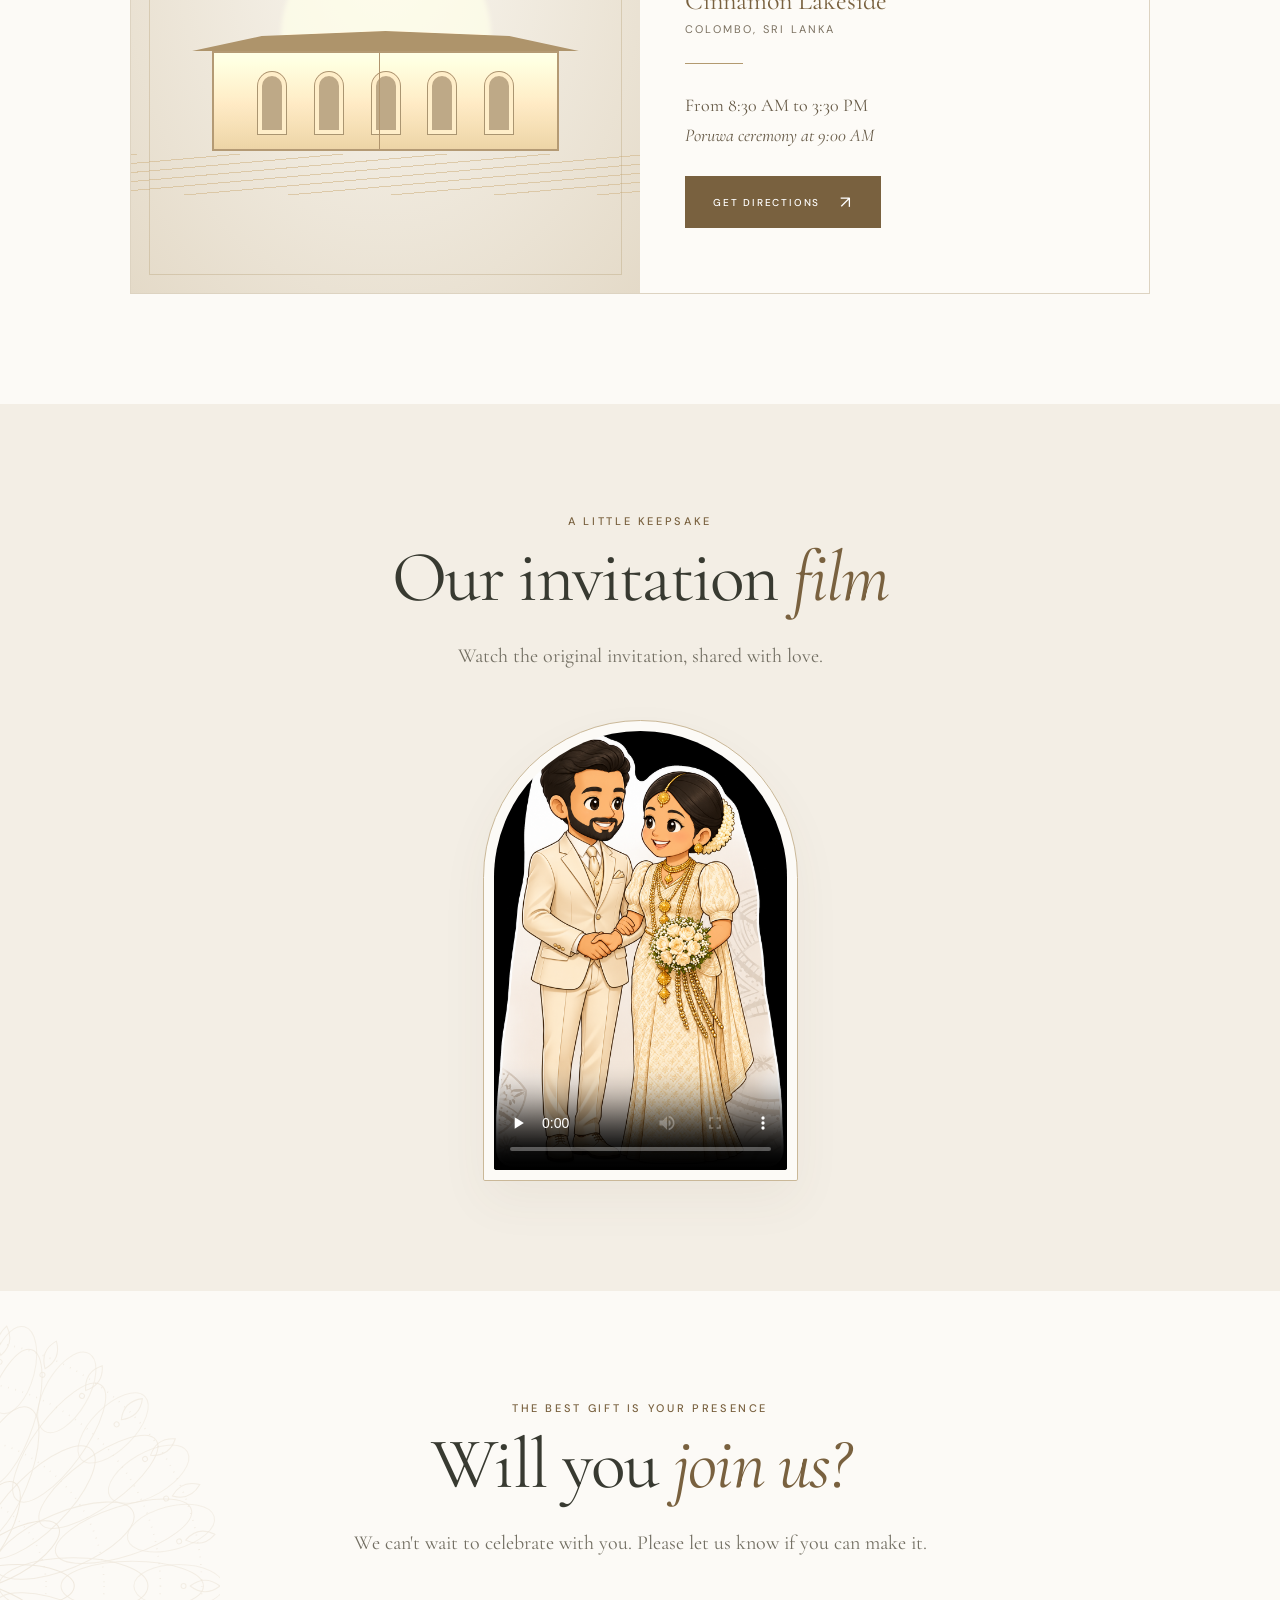
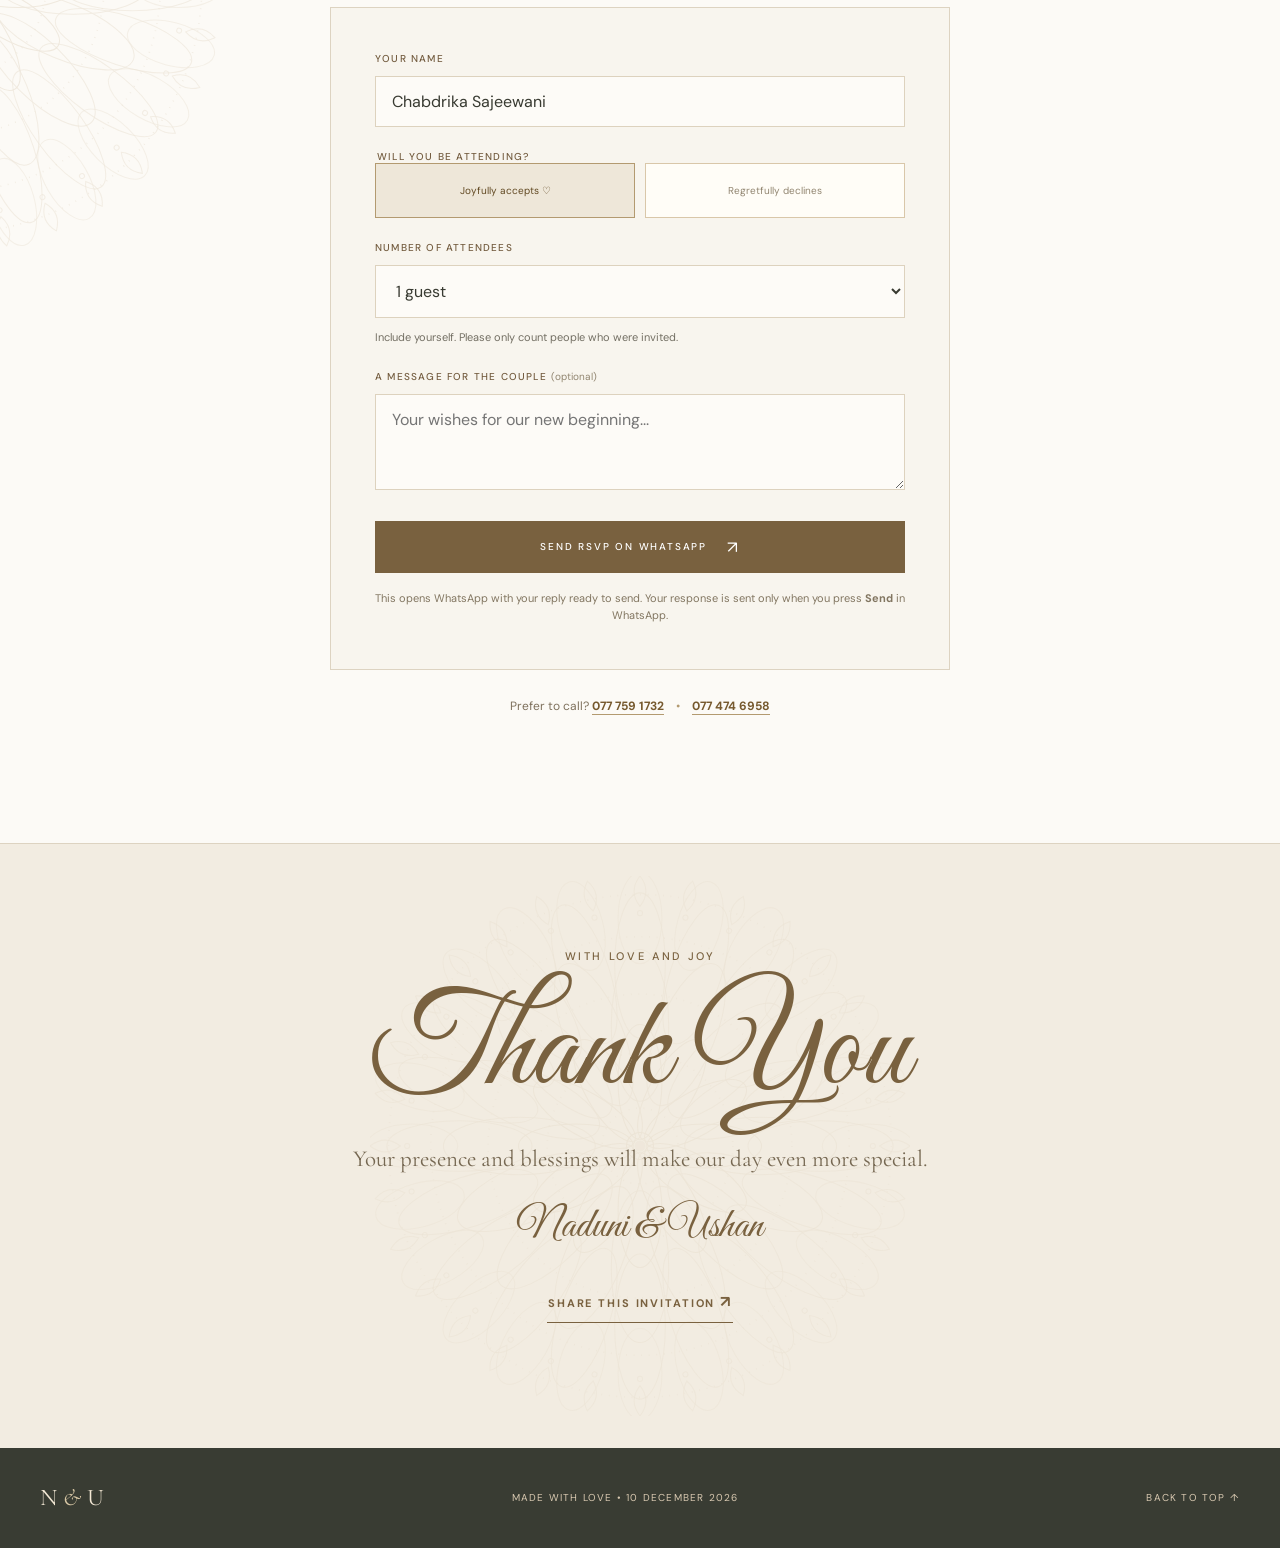
==== commit 4d6bfae2: "Update invitation greeting, red wax seal, petals and music excerpt" ====
--- a/index.html
+++ b/index.html
@@ -28,13 +28,13 @@
     <div class="opening-card">
       <div class="opening-inner">
         <p class="eyebrow">A celebration of love</p>
-        <p class="dear" id="opening-guest">Dear family &amp; friends</p>
+        <p class="dear" id="opening-guest">Dear Chabdrika Sajeewani</p>
         <h1 id="opening-heading">You're <em>Invited</em></h1>
         <div class="ornamental-rule" aria-hidden="true"><span>✦</span></div>
         <p class="opening-names">Naduni <span>&amp;</span> Ushan</p>
         <p class="opening-date">Thursday, 10 December 2026</p>
         <button id="open-invite" class="seal opening-seal" type="button" aria-label="Open our invitation and play our song" aria-describedby="opening-hint">N <span>&amp;</span> U</button>
-        <p class="opening-small" id="opening-hint">Tap the seal to open · music will play</p>
+        <p class="opening-small" id="opening-hint">Open the letter</p>
       </div>
     </div>
   </div>
@@ -206,8 +206,8 @@
 
   <footer><span>N <i>&amp;</i> U</span><p>Made with love • 10 December 2026</p><a href="#top">Back to top ↑</a></footer>
 
-  <!-- This file contains only the original song's 1:35–2:00 segment. -->
-  <audio id="wedding-audio" src="assets/wedding-song.mp3" preload="metadata" loop></audio>
+  <!-- This file contains only the original song's 1:35–2:10 segment. -->
+  <audio id="wedding-audio" src="assets/wedding-song.mp3?v=35s" preload="metadata" loop></audio>
   <script src="script.js" defer></script>
 </body>
 </html>
--- a/styles.css
+++ b/styles.css
@@ -20,6 +20,8 @@
 .thankyou-section{text-align:center;padding:105px 20px 125px;background:radial-gradient(circle at center,#fcfaf4,#f1e6d4);border-top:1px solid #e6d5bc}.thankyou-mandala{position:absolute;left:50%;top:50%;transform:translate(-50%,-50%);width:540px;height:540px;opacity:.13}.thankyou-section h2{position:relative;font-size:clamp(100px,13vw,150px);line-height:1.15;color:var(--gold-dark);margin:15px 0}.thankyou-section>p:not(.eyebrow):not(.last-names){font:23px/1.5 'Cormorant Garamond',serif;color:#766852;position:relative}.last-names{position:relative;font-size:48px;margin:20px 0 28px;color:#9f7f4d}.share-btn{border:0;border-bottom:1px solid var(--gold-dark);background:transparent;padding:10px 1px;color:var(--gold-dark);font-size:11px;font-weight:700;letter-spacing:.17em;text-transform:uppercase}.share-btn span{font-size:16px}footer{min-height:100px;display:flex;align-items:center;justify-content:space-between;gap:30px;padding:20px max(25px,calc((100vw - 1200px)/2));background:#3f352a;color:#f3e8d5}footer>span{font:24px 'Cormorant Garamond',serif}footer i{color:var(--gold-light)}footer p,footer a{font-size:10px;text-transform:uppercase;letter-spacing:.12em;margin:0;color:#d9c9b1}
 /* Fine stationery: quiet gold, generous margins and delicate inset rules. */
 .grain{opacity:.15}
+.petals{z-index:101}
+.petal{width:var(--size,10px);height:calc(var(--size,10px) * .62);background:radial-gradient(ellipse at 25% 20%,#fae8e2,#dba9a0);border-radius:90% 15% 85% 20%}
 .eyebrow,.overline{font-weight:500;letter-spacing:.24em}
 .section-title{font-weight:400;letter-spacing:-.025em}
 .section-lead{line-height:1.8}
@@ -35,13 +37,13 @@
 .opening-card:before{left:7px;border-left-width:1px}
 .opening-card:after{right:7px;border-right-width:1px}
 .opening-inner{min-height:590px;padding:42px 26px 34px;border-color:#e4d9c5}
-.seal{position:relative;width:76px;height:88px;border-radius:50%;font-size:28px;background:transparent;box-shadow:none;border-color:#bca47b;margin-bottom:30px;flex-shrink:0}
+.seal{position:relative;width:84px;height:84px;border-radius:50%;font-size:28px;background:transparent;box-shadow:none;border-color:#bca47b;margin-bottom:30px;flex-shrink:0}
 .seal:before{content:'';position:absolute;inset:5px;border:1px solid #d8c8aa;border-radius:inherit;pointer-events:none}
-.opening-seal{margin:0;padding:0;color:#fff8e9;border-color:#8d7046;background:radial-gradient(ellipse at 35% 25%,#bea275,#947344 75%);box-shadow:0 5px 0 #7d603a,0 9px 20px #79613f22;text-shadow:0 1px 1px #60472266;transition:transform .2s,box-shadow .2s}
-.opening-seal span{color:#f0dfbe}
-.opening-seal:before{border-color:#e8d3ab80}
-.opening-seal:hover{transform:translateY(-2px) rotate(-3deg);box-shadow:0 7px 0 #7d603a,0 12px 24px #79613f25}
-.opening-seal:active{transform:translateY(3px);box-shadow:0 2px 0 #7d603a,0 4px 12px #79613f22}
+.opening-seal{margin:0;padding:0;color:#fbe5d8;border-color:#7e242b;background:radial-gradient(circle at 32% 25%,#bd5355 0,#9d333b 48%,#7e222d 100%);box-shadow:inset 0 2px 4px #e5918073,inset 0 -3px 5px #58151f66,0 4px 0 #651d27,0 9px 22px #6e28392b;text-shadow:0 1px 2px #4d111d80;transition:transform .2s,box-shadow .2s}
+.opening-seal span{color:#efc9b9}
+.opening-seal:before{inset:7px;border-color:#e6a29180;box-shadow:0 1px 1px #57161e55,inset 0 1px 1px #e6a29140}
+.opening-seal:hover{transform:translateY(-2px) rotate(-3deg);box-shadow:inset 0 2px 4px #e5918073,inset 0 -3px 5px #58151f66,0 6px 0 #651d27,0 12px 24px #6e283933}
+.opening-seal:active{transform:translateY(2px);box-shadow:inset 0 2px 4px #e5918073,0 2px 0 #651d27,0 4px 12px #6e28392b}
 .music-button[aria-pressed=true] .music-note{color:var(--ink)}
 .opening .eyebrow{font-size:9px;margin-bottom:27px}
 .dear{font-size:21px;line-height:1.45;overflow-wrap:anywhere}
@@ -145,7 +147,7 @@
   .opening-card{padding:10px;max-height:calc(100svh - 36px)}
   .opening-inner{min-height:0;padding:30px 18px}
   .opening h1{font-size:50px}
-  .seal{width:64px;height:74px;font-size:25px;margin-bottom:24px}
+  .seal{width:70px;height:70px;font-size:25px;margin-bottom:0}
   .opening .eyebrow{margin-bottom:20px}
   .opening-date{font-size:9px}
   .opening-button{font-size:9px;gap:15px;padding:15px 18px}
@@ -154,7 +156,7 @@
 }
 @media(max-height:680px){
   .opening-inner{min-height:0;padding:22px 18px}
-  .seal{width:52px;height:60px;font-size:21px;margin-bottom:16px}
+  .seal{width:60px;height:60px;font-size:21px;margin-bottom:0}
   .opening .eyebrow{margin-bottom:12px}
   .opening h1{font-size:44px}
   .opening .ornamental-rule{margin:16px auto}
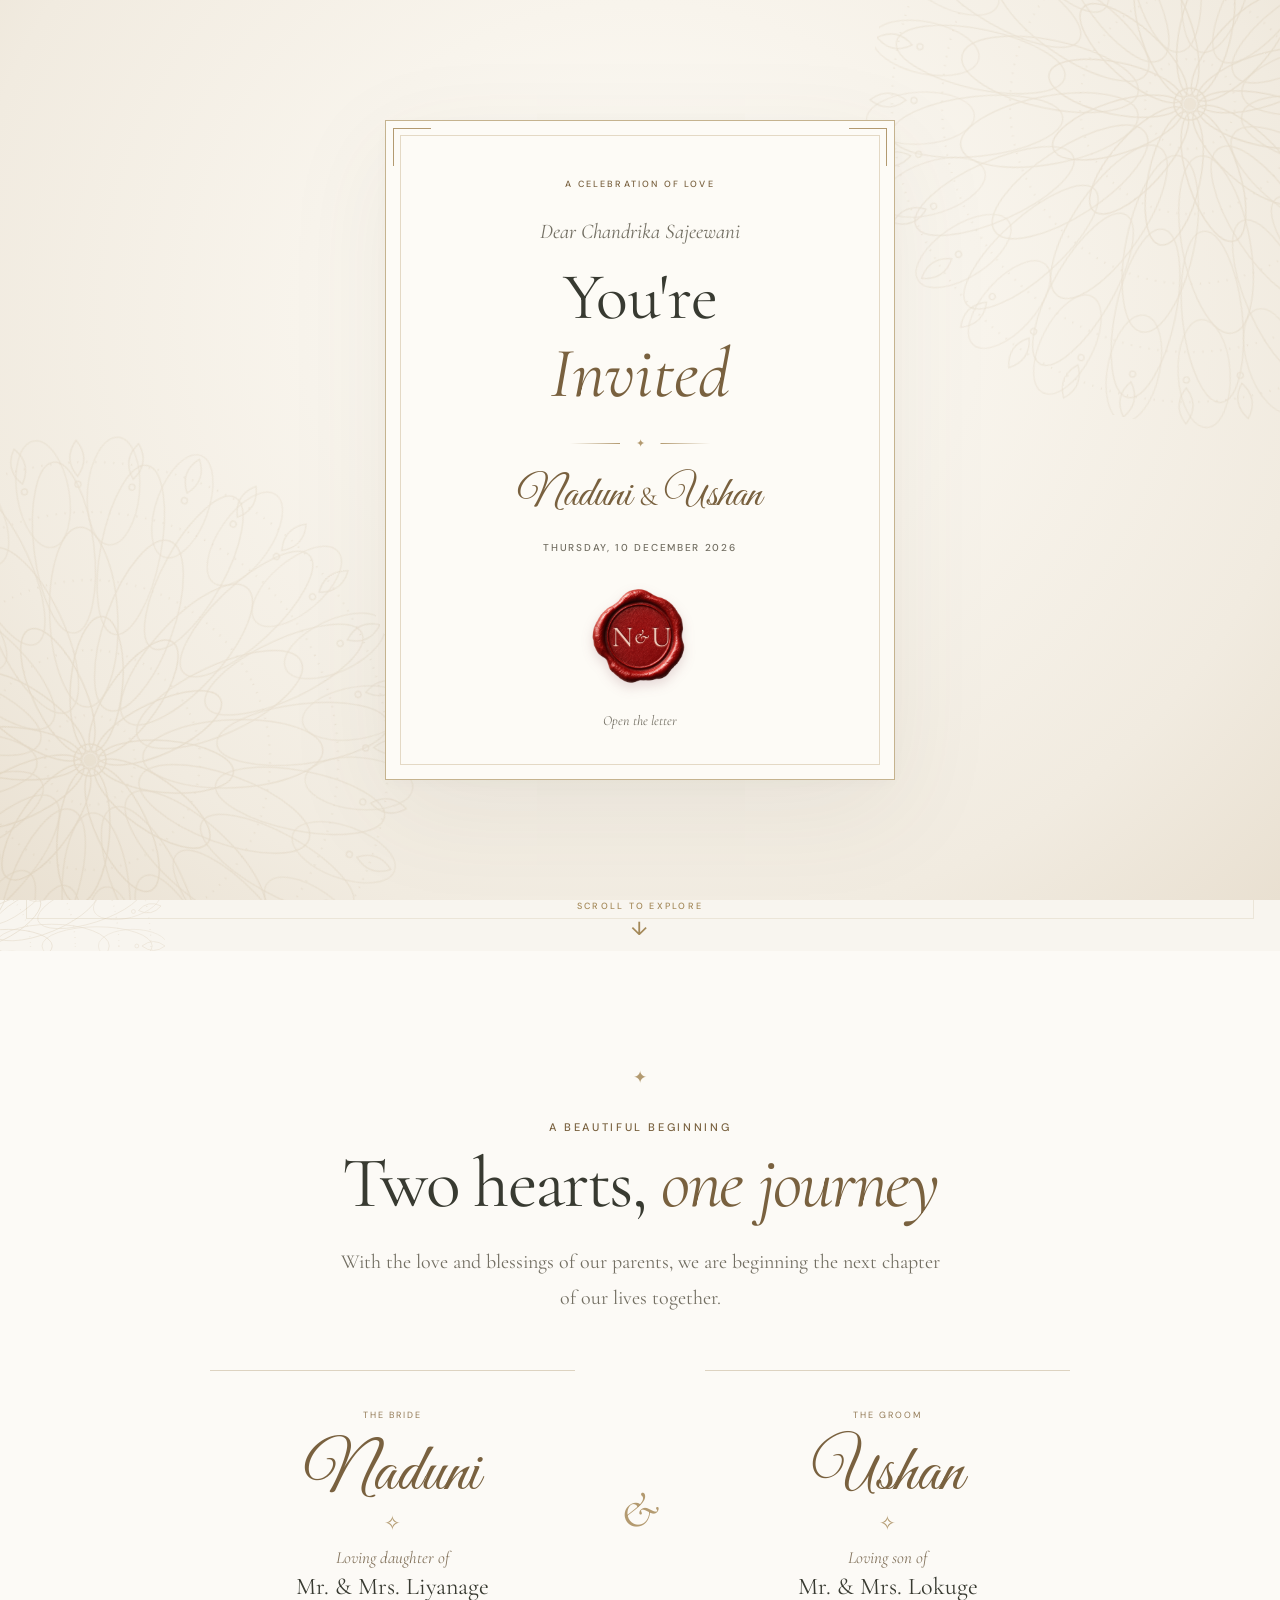
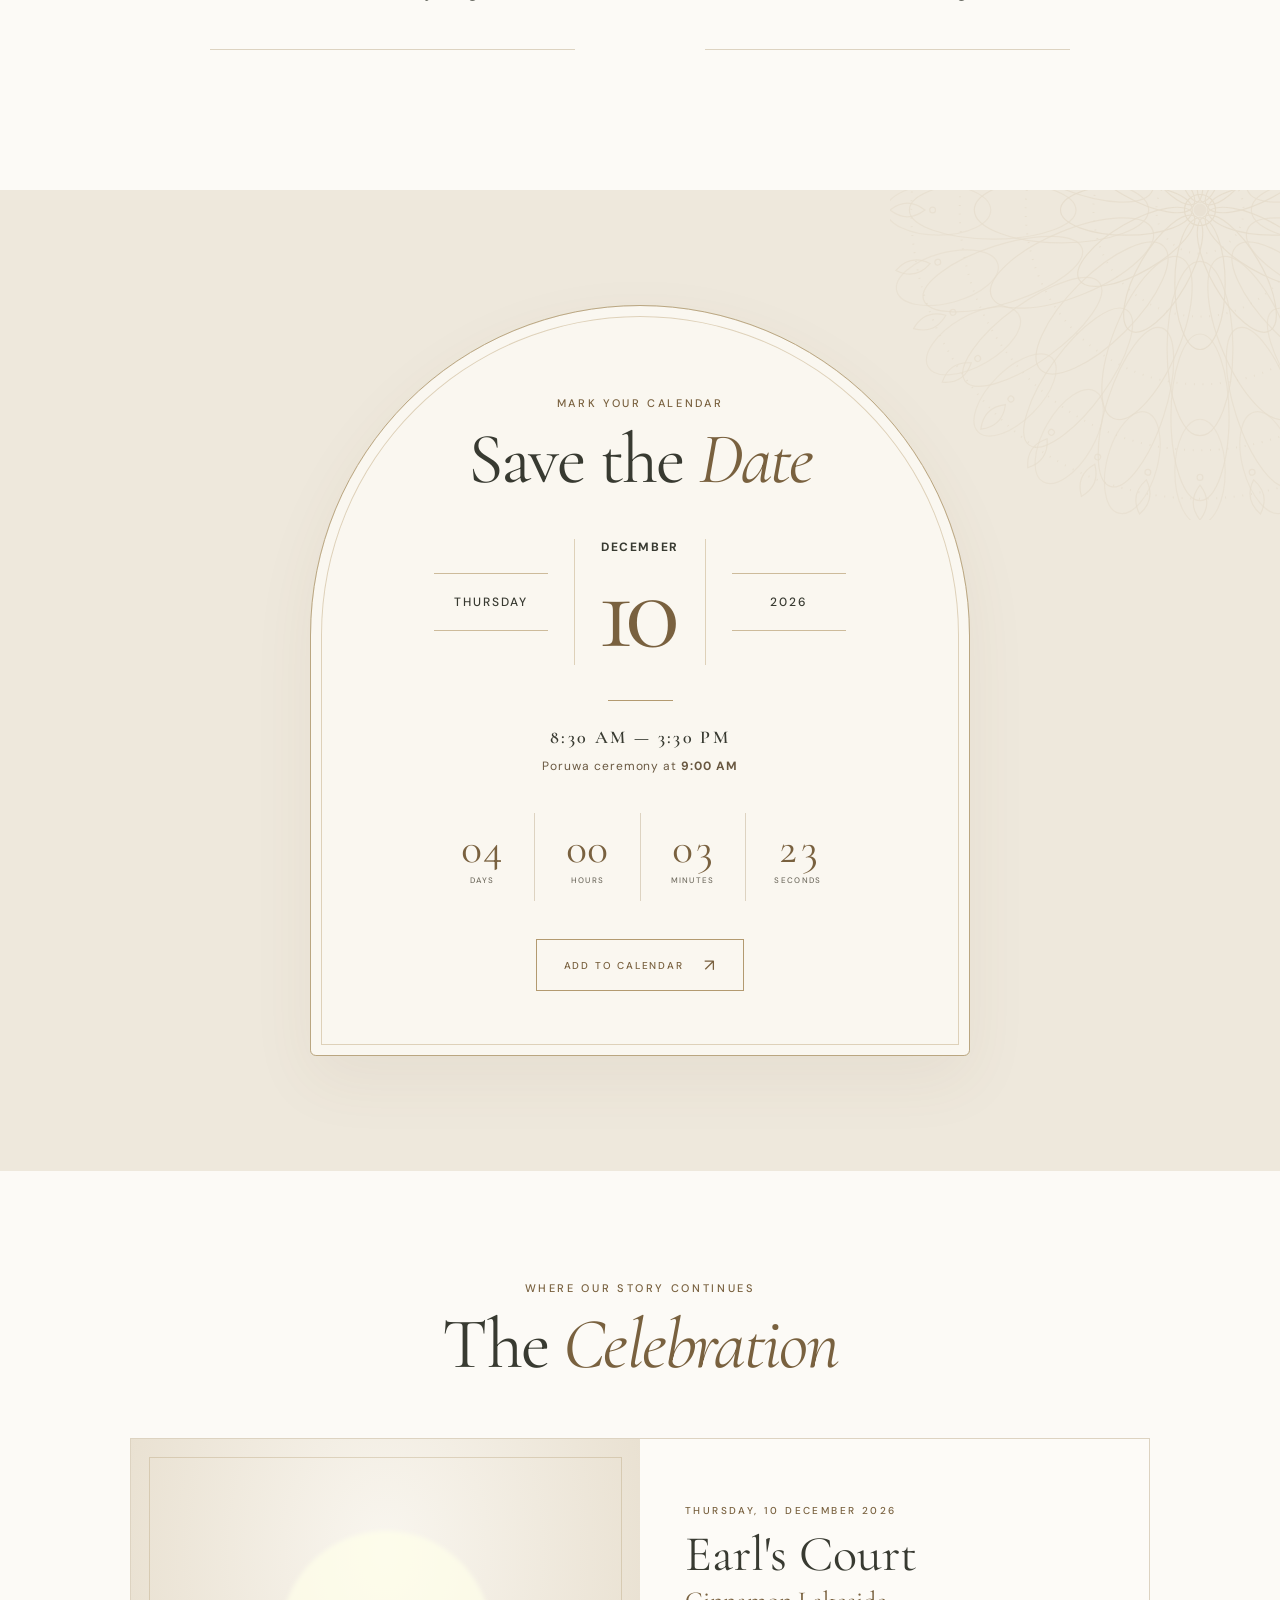
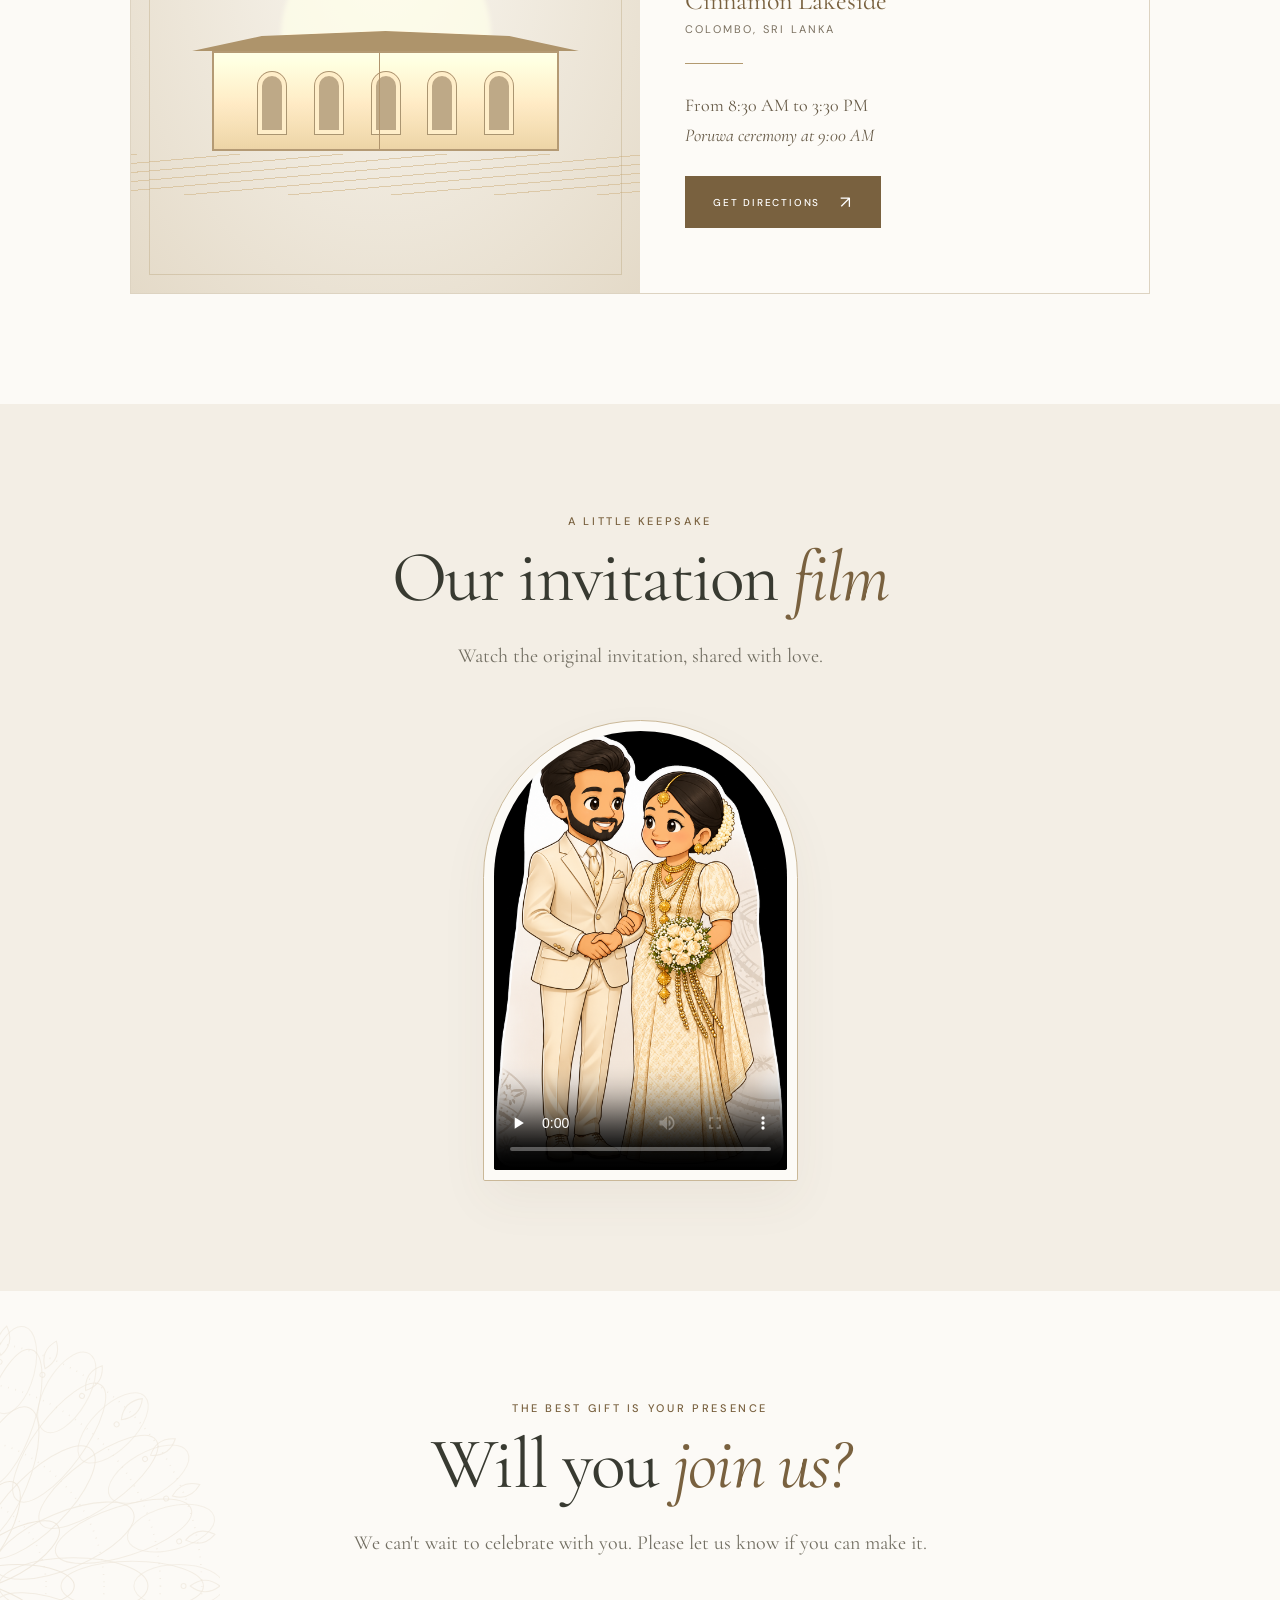
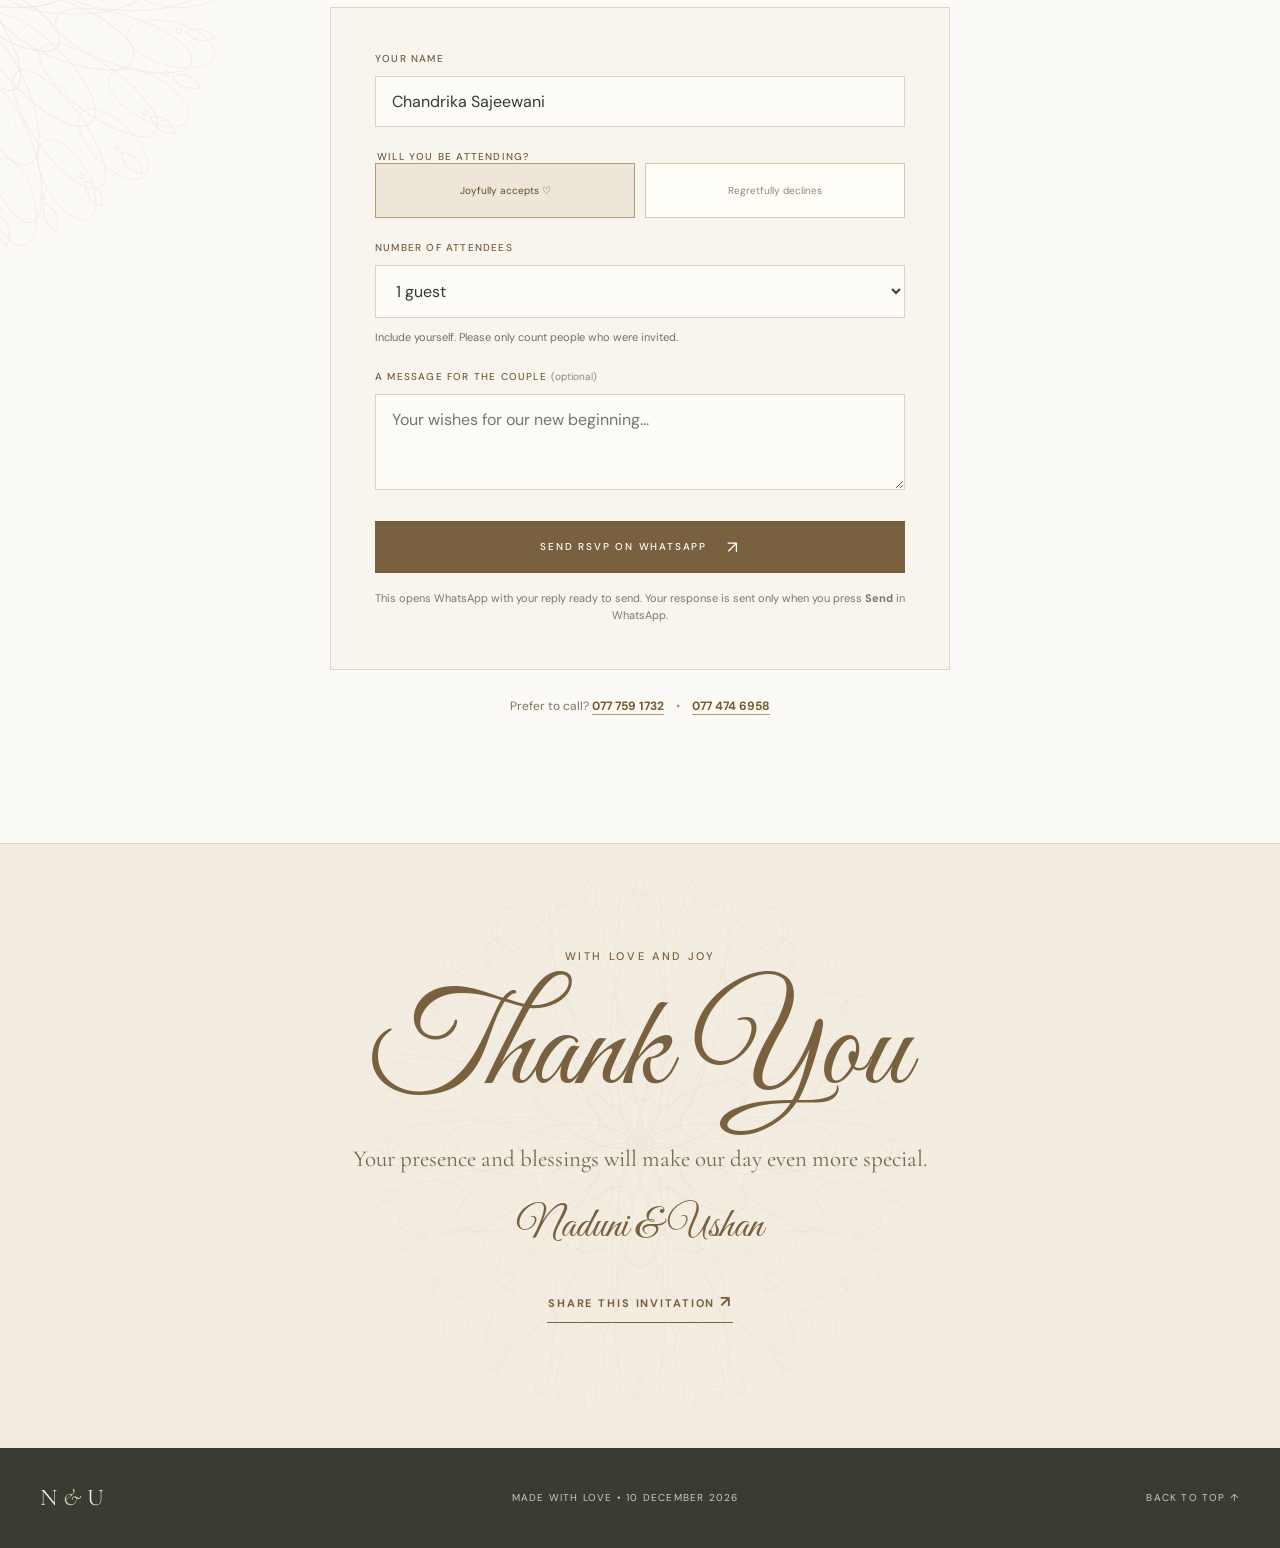
==== commit f9b3558c: "Use textured red wax seal and document personalised guest links" ====
--- a/index.html
+++ b/index.html
@@ -28,7 +28,7 @@
     <div class="opening-card">
       <div class="opening-inner">
         <p class="eyebrow">A celebration of love</p>
-        <p class="dear" id="opening-guest">Dear Chabdrika Sajeewani</p>
+        <p class="dear" id="opening-guest">Dear guest</p>
         <h1 id="opening-heading">You're <em>Invited</em></h1>
         <div class="ornamental-rule" aria-hidden="true"><span>✦</span></div>
         <p class="opening-names">Naduni <span>&amp;</span> Ushan</p>
--- a/styles.css
+++ b/styles.css
@@ -39,11 +39,11 @@
 .opening-inner{min-height:590px;padding:42px 26px 34px;border-color:#e4d9c5}
 .seal{position:relative;width:84px;height:84px;border-radius:50%;font-size:28px;background:transparent;box-shadow:none;border-color:#bca47b;margin-bottom:30px;flex-shrink:0}
 .seal:before{content:'';position:absolute;inset:5px;border:1px solid #d8c8aa;border-radius:inherit;pointer-events:none}
-.opening-seal{margin:0;padding:0;color:#fbe5d8;border-color:#7e242b;background:radial-gradient(circle at 32% 25%,#bd5355 0,#9d333b 48%,#7e222d 100%);box-shadow:inset 0 2px 4px #e5918073,inset 0 -3px 5px #58151f66,0 4px 0 #651d27,0 9px 22px #6e28392b;text-shadow:0 1px 2px #4d111d80;transition:transform .2s,box-shadow .2s}
+.seal.opening-seal{width:108px;height:108px;margin:0;padding:0;border:0;border-radius:50%;color:#efc9b9;background:transparent url('assets/red-wax-seal.png') center/contain no-repeat;box-shadow:none;filter:drop-shadow(0 5px 6px #6e28392b);font-size:29px;text-shadow:0 -1px 1px #5c1419,0 1px 1px #e89c8173;transition:transform .2s,filter .2s}
 .opening-seal span{color:#efc9b9}
-.opening-seal:before{inset:7px;border-color:#e6a29180;box-shadow:0 1px 1px #57161e55,inset 0 1px 1px #e6a29140}
-.opening-seal:hover{transform:translateY(-2px) rotate(-3deg);box-shadow:inset 0 2px 4px #e5918073,inset 0 -3px 5px #58151f66,0 6px 0 #651d27,0 12px 24px #6e283933}
-.opening-seal:active{transform:translateY(2px);box-shadow:inset 0 2px 4px #e5918073,0 2px 0 #651d27,0 4px 12px #6e28392b}
+.opening-seal:before{display:none}
+.opening-seal:hover{transform:translateY(-2px) rotate(-3deg);filter:drop-shadow(0 8px 8px #6e283933)}
+.opening-seal:active{transform:translateY(2px);filter:drop-shadow(0 2px 3px #6e28392b)}
 .music-button[aria-pressed=true] .music-note{color:var(--ink)}
 .opening .eyebrow{font-size:9px;margin-bottom:27px}
 .dear{font-size:21px;line-height:1.45;overflow-wrap:anywhere}
@@ -148,6 +148,7 @@
   .opening-inner{min-height:0;padding:30px 18px}
   .opening h1{font-size:50px}
   .seal{width:70px;height:70px;font-size:25px;margin-bottom:0}
+  .seal.opening-seal{width:94px;height:94px;font-size:26px}
   .opening .eyebrow{margin-bottom:20px}
   .opening-date{font-size:9px}
   .opening-button{font-size:9px;gap:15px;padding:15px 18px}
@@ -157,6 +158,7 @@
 @media(max-height:680px){
   .opening-inner{min-height:0;padding:22px 18px}
   .seal{width:60px;height:60px;font-size:21px;margin-bottom:0}
+  .seal.opening-seal{width:80px;height:80px;font-size:23px}
   .opening .eyebrow{margin-bottom:12px}
   .opening h1{font-size:44px}
   .opening .ornamental-rule{margin:16px auto}
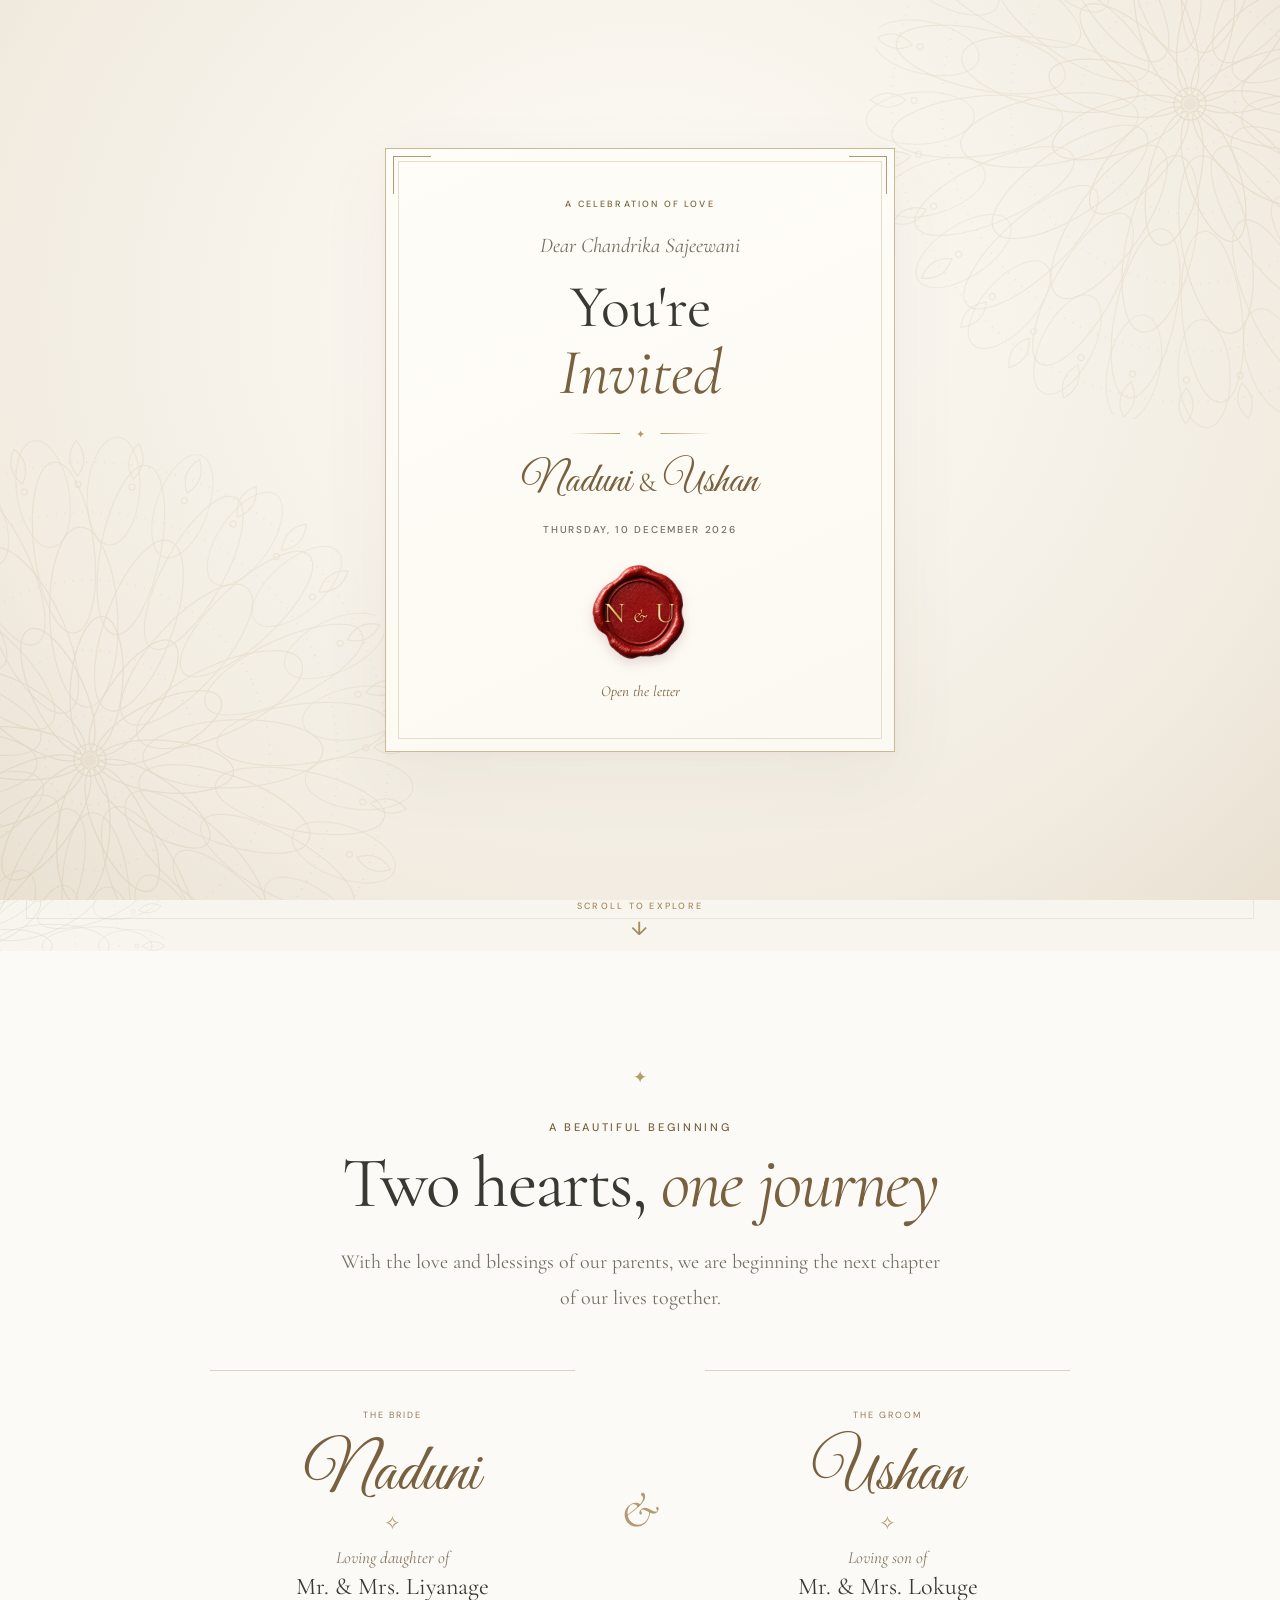
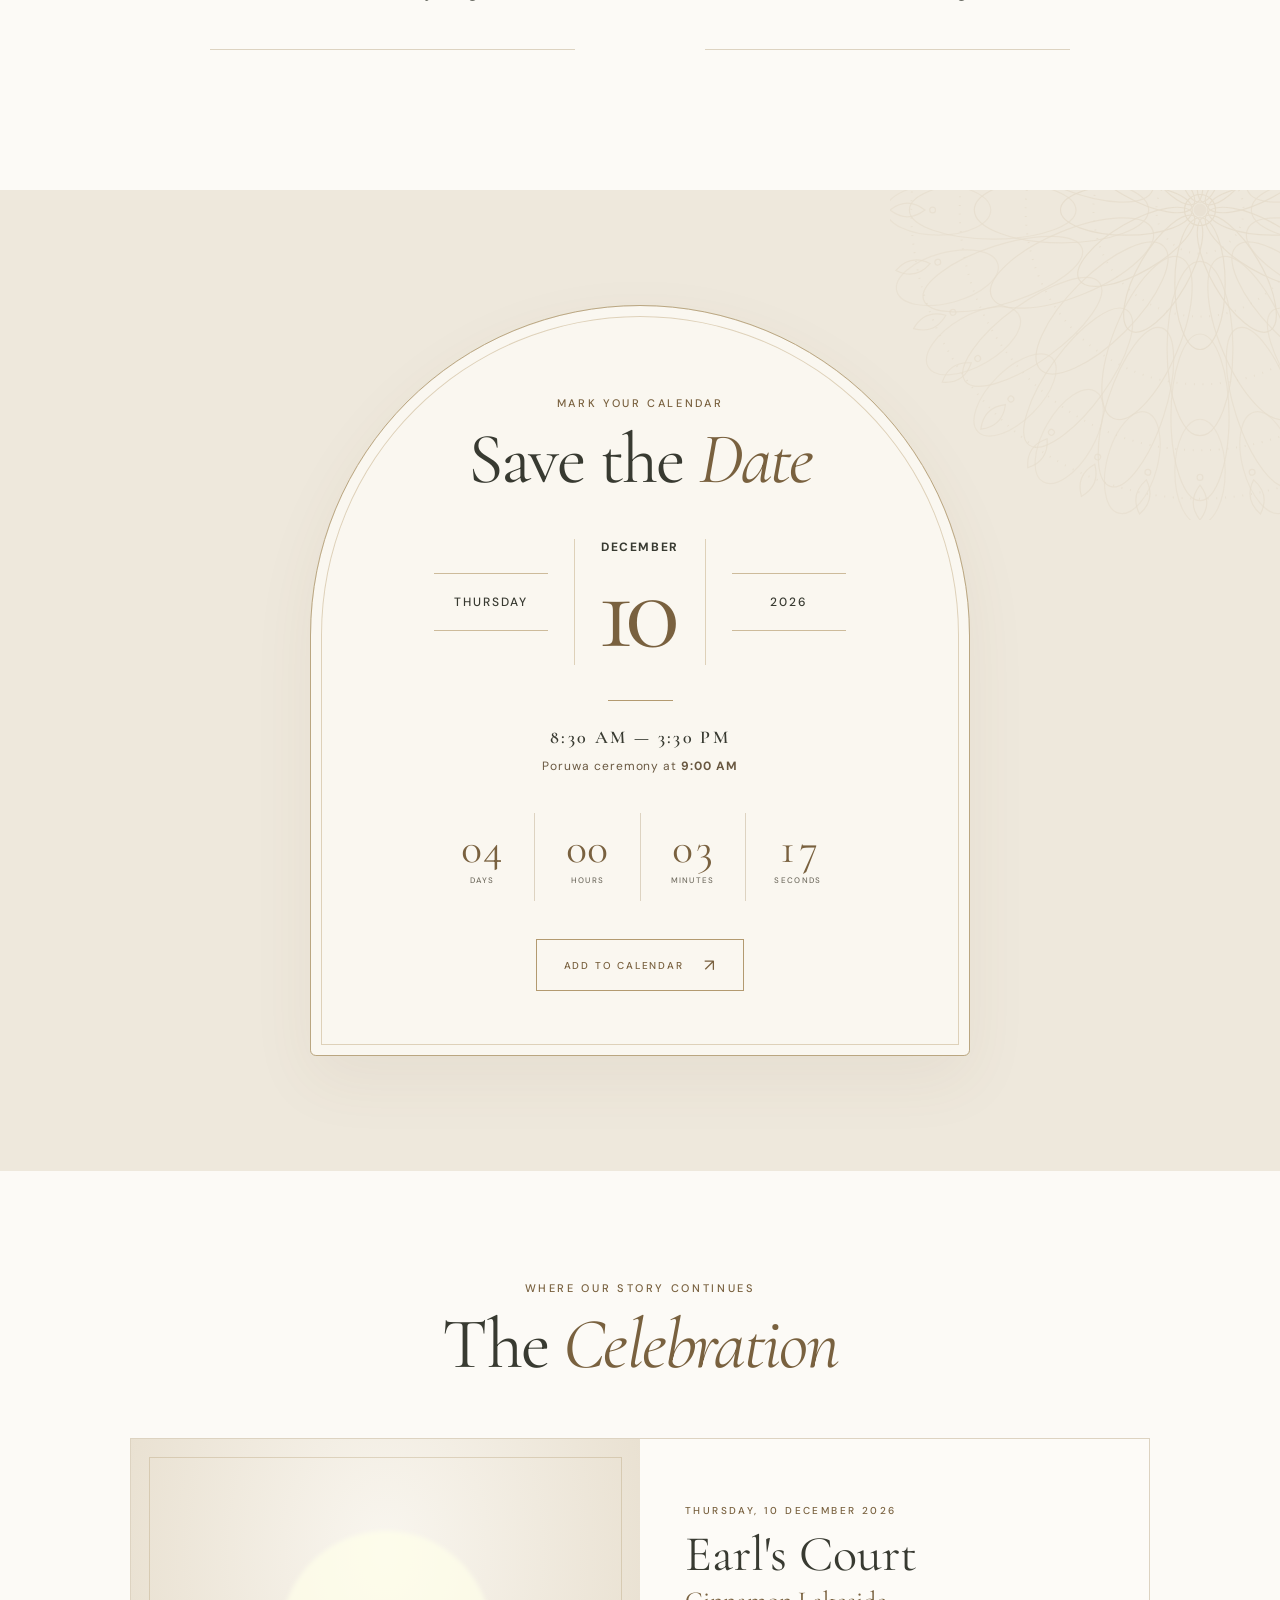
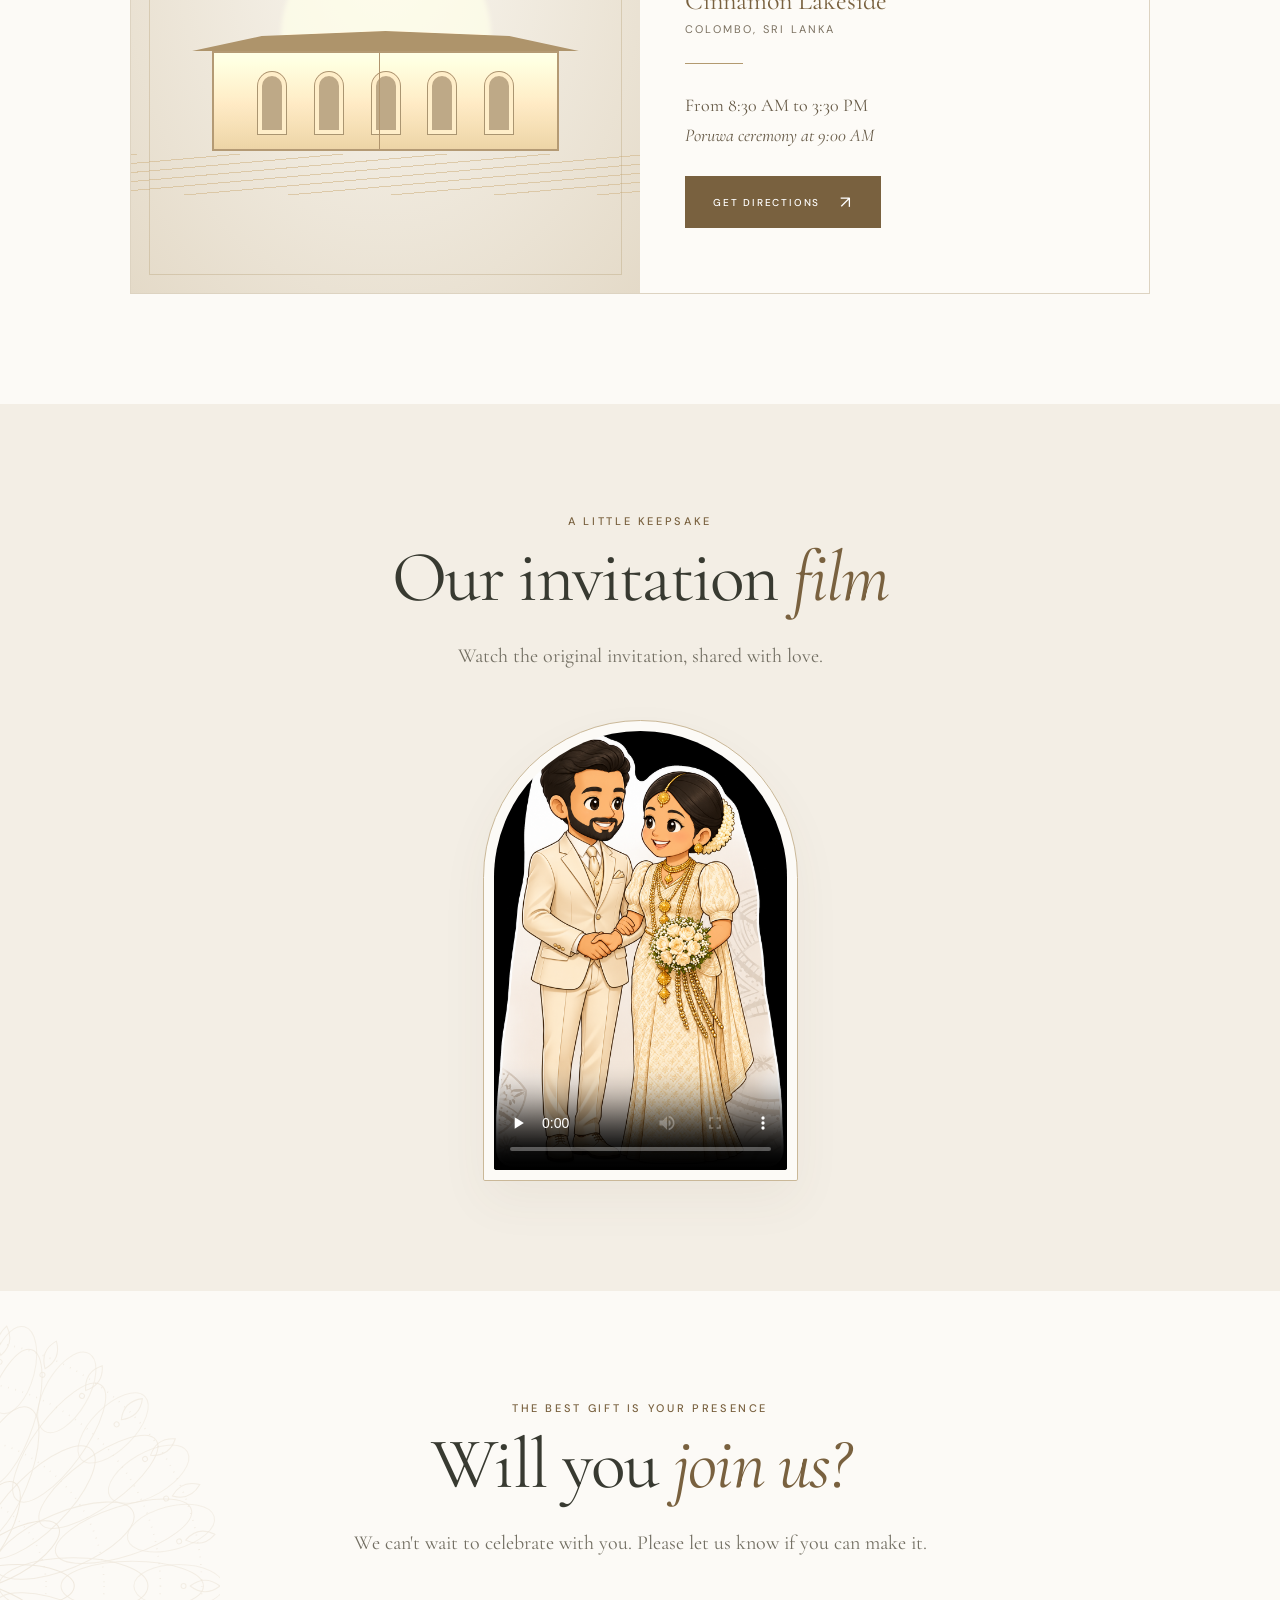
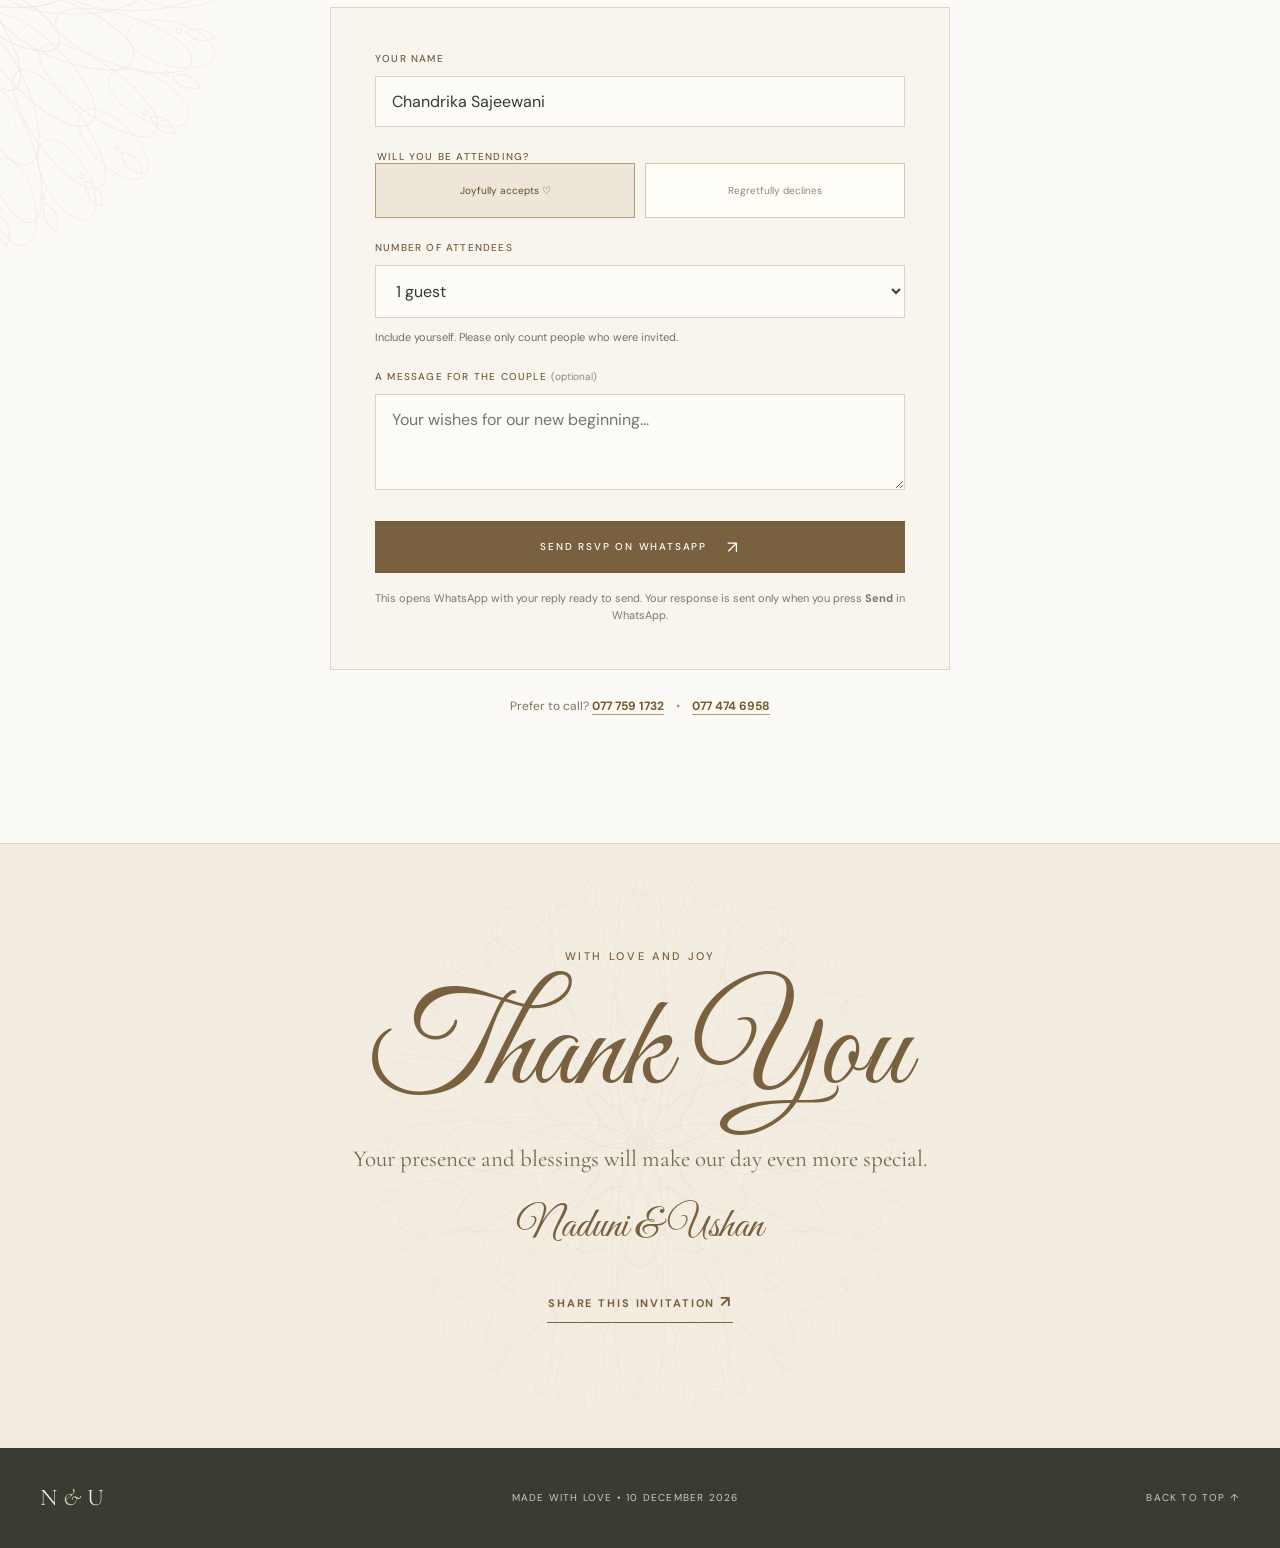
==== commit b9025b05: "Fit opening invitation to viewport and add gold seal monogram" ====
--- a/index.html
+++ b/index.html
@@ -33,7 +33,7 @@
         <div class="ornamental-rule" aria-hidden="true"><span>✦</span></div>
         <p class="opening-names">Naduni <span>&amp;</span> Ushan</p>
         <p class="opening-date">Thursday, 10 December 2026</p>
-        <button id="open-invite" class="seal opening-seal" type="button" aria-label="Open our invitation and play our song" aria-describedby="opening-hint">N <span>&amp;</span> U</button>
+        <button id="open-invite" class="seal opening-seal" type="button" aria-label="Open our invitation and play our song" aria-describedby="opening-hint"><span class="seal-monogram">N <i>&amp;</i> U</span></button>
         <p class="opening-small" id="opening-hint">Open the letter</p>
       </div>
     </div>
--- a/styles.css
+++ b/styles.css
@@ -30,29 +30,35 @@
 .btn-primary:hover{background:#665236;box-shadow:0 7px 20px #79613f18}
 .btn-outline:hover{background:#f0e9dd}
 .ornamental-rule{font-size:11px;gap:16px;max-width:155px}
-.opening{background:radial-gradient(ellipse at 50% 35%,#fffdf8 0,#f1ebe0 75%,#e9e0d1 100%)}
+html:has(body.locked){overflow:hidden}
+.opening{--opening-inset:clamp(12px,2.5svh,26px);padding:var(--opening-inset);overflow:hidden;background:radial-gradient(ellipse at 50% 35%,#fffdf8 0,#f1ebe0 75%,#e9e0d1 100%)}
 .opening-ornament{aspect-ratio:1;opacity:.16}
-.opening-card{width:min(510px,100%);padding:14px;background:#fdfbf6;border-color:#c5b38f;box-shadow:0 30px 100px #55472e14,0 4px 18px #55472e08}
+.opening-card{width:min(510px,100%);min-width:0;padding:12px;max-height:calc(100svh - var(--opening-inset) - var(--opening-inset));overflow-x:hidden;overflow-y:auto;scrollbar-width:none;background:linear-gradient(155deg,#fffdf8,#fcf9f2);border-color:#cbb895;box-shadow:0 24px 70px #55472e0f,0 3px 12px #55472e06}
+.opening-card::-webkit-scrollbar{display:none}
 .opening-card:before,.opening-card:after{width:38px;height:38px;border-top-width:1px;top:7px}
 .opening-card:before{left:7px;border-left-width:1px}
 .opening-card:after{right:7px;border-right-width:1px}
-.opening-inner{min-height:590px;padding:42px 26px 34px;border-color:#e4d9c5}
+.opening-inner{min-height:0;padding:clamp(22px,4svh,38px) 26px;border-color:#e7dcc8}
 .seal{position:relative;width:84px;height:84px;border-radius:50%;font-size:28px;background:transparent;box-shadow:none;border-color:#bca47b;margin-bottom:30px;flex-shrink:0}
 .seal:before{content:'';position:absolute;inset:5px;border:1px solid #d8c8aa;border-radius:inherit;pointer-events:none}
 .seal.opening-seal{width:108px;height:108px;margin:0;padding:0;border:0;border-radius:50%;color:#efc9b9;background:transparent url('assets/red-wax-seal.png') center/contain no-repeat;box-shadow:none;filter:drop-shadow(0 5px 6px #6e28392b);font-size:29px;text-shadow:0 -1px 1px #5c1419,0 1px 1px #e89c8173;transition:transform .2s,filter .2s}
-.opening-seal span{color:#efc9b9}
+.opening-seal .seal-monogram{padding:0 0 2px;color:#ebc76d;font-size:1em;font-style:normal;letter-spacing:.02em;text-shadow:0 1px 1px #5a1619}
+.seal-monogram i{font-size:.65em;font-weight:400}
+@supports (background-clip:text) or (-webkit-background-clip:text){
+  .opening-seal .seal-monogram{background:linear-gradient(160deg,#fff0b4 10%,#d7a644 40%,#ffe6a1 62%,#c48b2e 90%);background-clip:text;-webkit-background-clip:text;color:transparent;text-shadow:none;filter:drop-shadow(0 1px 1px #57151b)}
+}
 .opening-seal:before{display:none}
 .opening-seal:hover{transform:translateY(-2px) rotate(-3deg);filter:drop-shadow(0 8px 8px #6e283933)}
 .opening-seal:active{transform:translateY(2px);filter:drop-shadow(0 2px 3px #6e28392b)}
 .music-button[aria-pressed=true] .music-note{color:var(--ink)}
-.opening .eyebrow{font-size:9px;margin-bottom:27px}
+.opening .eyebrow{font-size:9px;line-height:1.5;margin-bottom:20px}
 .dear{font-size:21px;line-height:1.45;overflow-wrap:anywhere}
-.opening h1{font-weight:400;line-height:1.1;font-size:clamp(48px,8vw,66px)}
+.opening h1{font-weight:400;line-height:1.05;font-size:clamp(44px,7svh,60px)}
 .opening h1 em{display:block;font-size:1.08em}
-.opening .ornamental-rule{width:140px;margin:22px auto}
-.opening-names{font-size:43px;margin-bottom:20px}
-.opening-date{font-size:10px;font-weight:500;letter-spacing:.17em;margin-bottom:28px}
-.opening-small{font-size:14px;color:var(--muted);margin-top:20px}
+.opening .ornamental-rule{width:140px;margin:18px auto}
+.opening-names{font-size:41px;margin-bottom:18px}
+.opening-date{font-size:10px;font-weight:500;letter-spacing:.17em;margin-bottom:22px}
+.opening-small{font-size:15px;color:var(--gold-dark);margin-top:14px}
 .topbar{border-bottom:1px solid #b39a7026;background:#fcfaf64d}
 .desktop-nav a{font-size:10px;letter-spacing:.15em;font-weight:500}
 .music-button{border-color:#c9baa080;font-size:10px;font-weight:500}
@@ -143,10 +149,10 @@
   .date-card{padding:75px 20px 42px}
   .countdown div{padding:12px 1px}
   .rsvp-form{padding:28px 20px}
-  .opening{padding:18px}
-  .opening-card{padding:10px;max-height:calc(100svh - 36px)}
-  .opening-inner{min-height:0;padding:30px 18px}
-  .opening h1{font-size:50px}
+  .opening{--opening-inset:16px}
+  .opening-card{padding:10px}
+  .opening-inner{padding:clamp(20px,3.5svh,30px) 18px}
+  .opening h1{font-size:clamp(42px,7svh,50px)}
   .seal{width:70px;height:70px;font-size:25px;margin-bottom:0}
   .seal.opening-seal{width:94px;height:94px;font-size:26px}
   .opening .eyebrow{margin-bottom:20px}
@@ -156,14 +162,28 @@
   .rsvp-alternative span{margin:0 4px}
 }
 @media(max-height:680px){
-  .opening-inner{min-height:0;padding:22px 18px}
+  .opening-inner{padding:16px 18px}
+  .opening .dear{font-size:19px}
   .seal{width:60px;height:60px;font-size:21px;margin-bottom:0}
-  .seal.opening-seal{width:80px;height:80px;font-size:23px}
-  .opening .eyebrow{margin-bottom:12px}
-  .opening h1{font-size:44px}
-  .opening .ornamental-rule{margin:16px auto}
+  .seal.opening-seal{width:76px;height:76px;font-size:23px}
+  .opening .eyebrow{margin-bottom:10px}
+  .opening h1{font-size:clamp(34px,7svh,44px)}
+  .opening .ornamental-rule{margin:12px auto}
   .opening-names{font-size:36px;margin-bottom:14px}
   .opening-date{margin-bottom:18px}
   .opening-small{margin-top:14px}
 }
+@media(max-height:520px){
+  .opening{--opening-inset:10px}
+  .opening-card{padding:8px}
+  .opening-inner{padding:12px 16px}
+  .opening .eyebrow{font-size:8px;margin-bottom:8px}
+  .opening .dear{font-size:18px;margin-bottom:4px}
+  .opening h1{font-size:32px}
+  .opening .ornamental-rule{margin:10px auto}
+  .opening-names{font-size:32px;margin-bottom:12px}
+  .opening-date{font-size:8px;margin-bottom:12px}
+  .seal.opening-seal{width:68px;height:68px;font-size:21px}
+  .opening-small{font-size:13px;margin-top:8px}
+}
 @media(prefers-reduced-motion:reduce){*,*::before,*::after{animation-duration:.01ms!important;transition-duration:.01ms!important;scroll-behavior:auto!important}.js-ready .reveal{opacity:1;transform:none}.petal{display:none}}
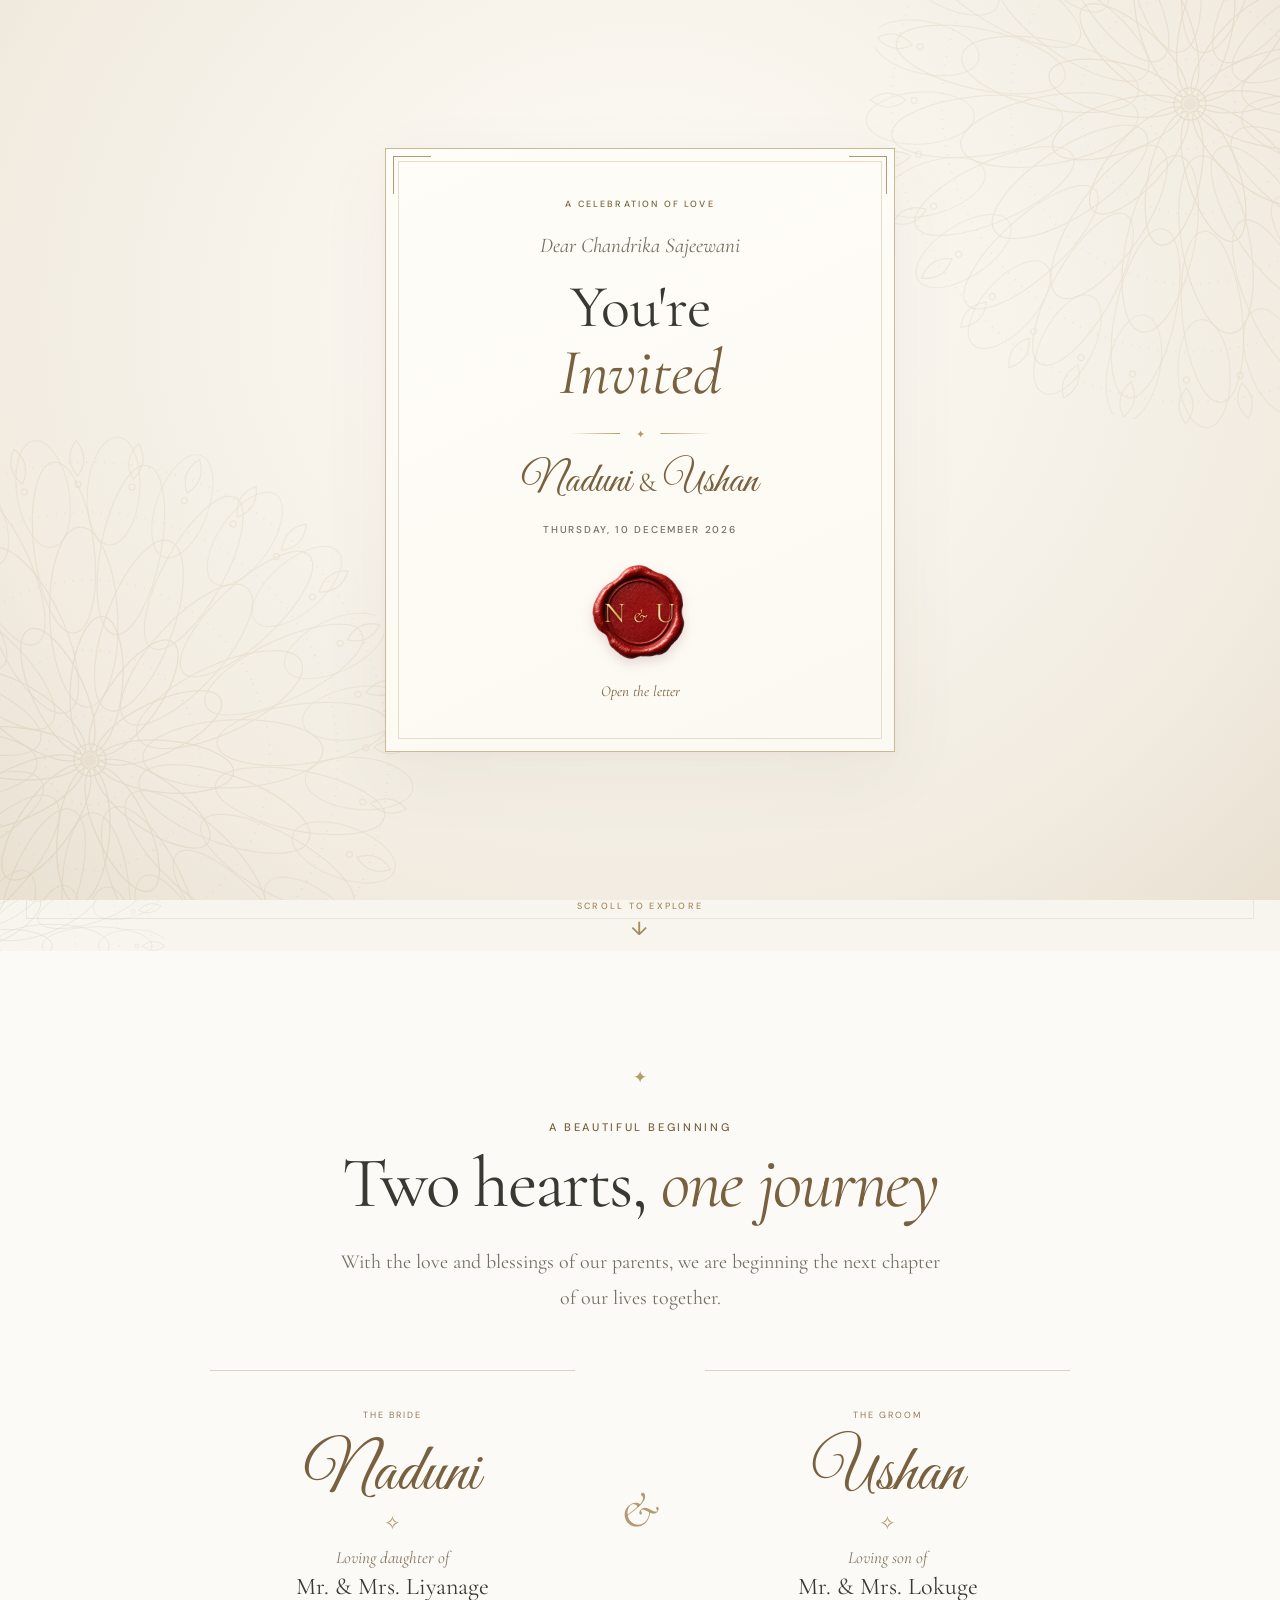
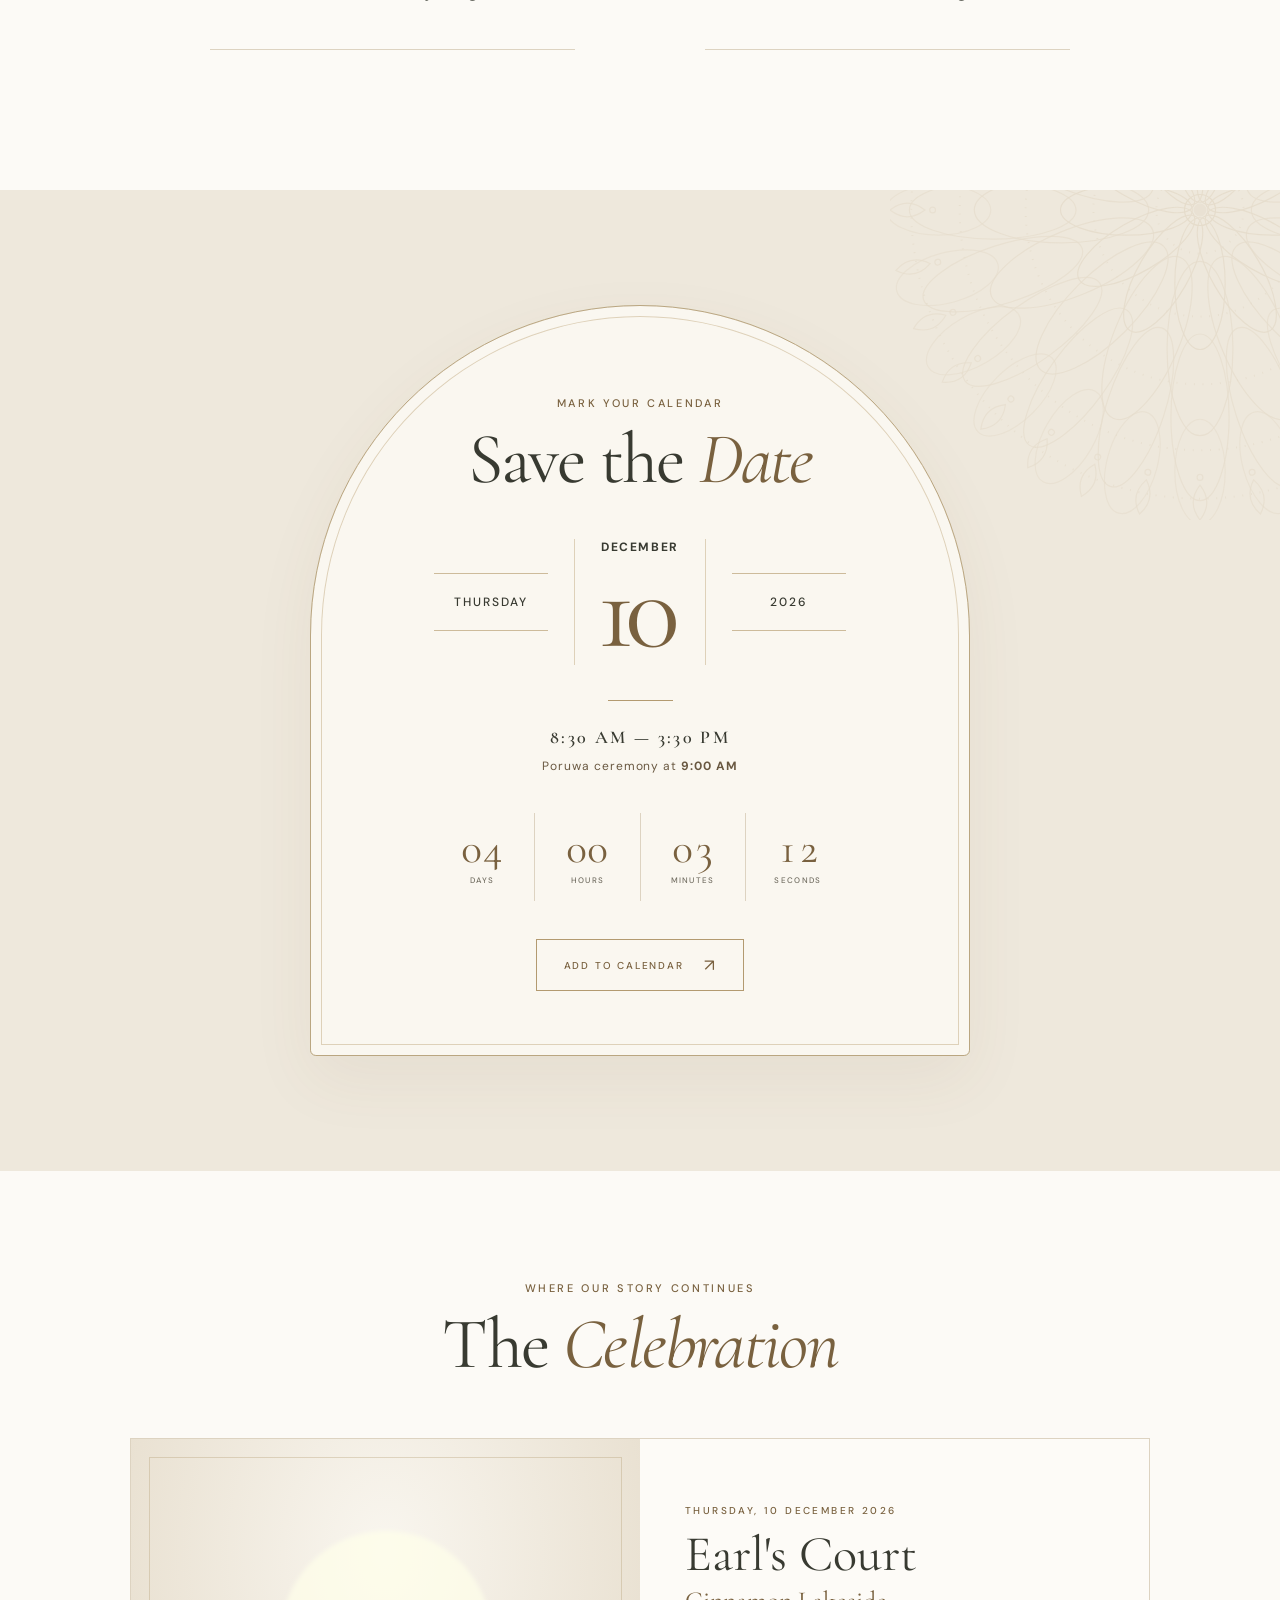
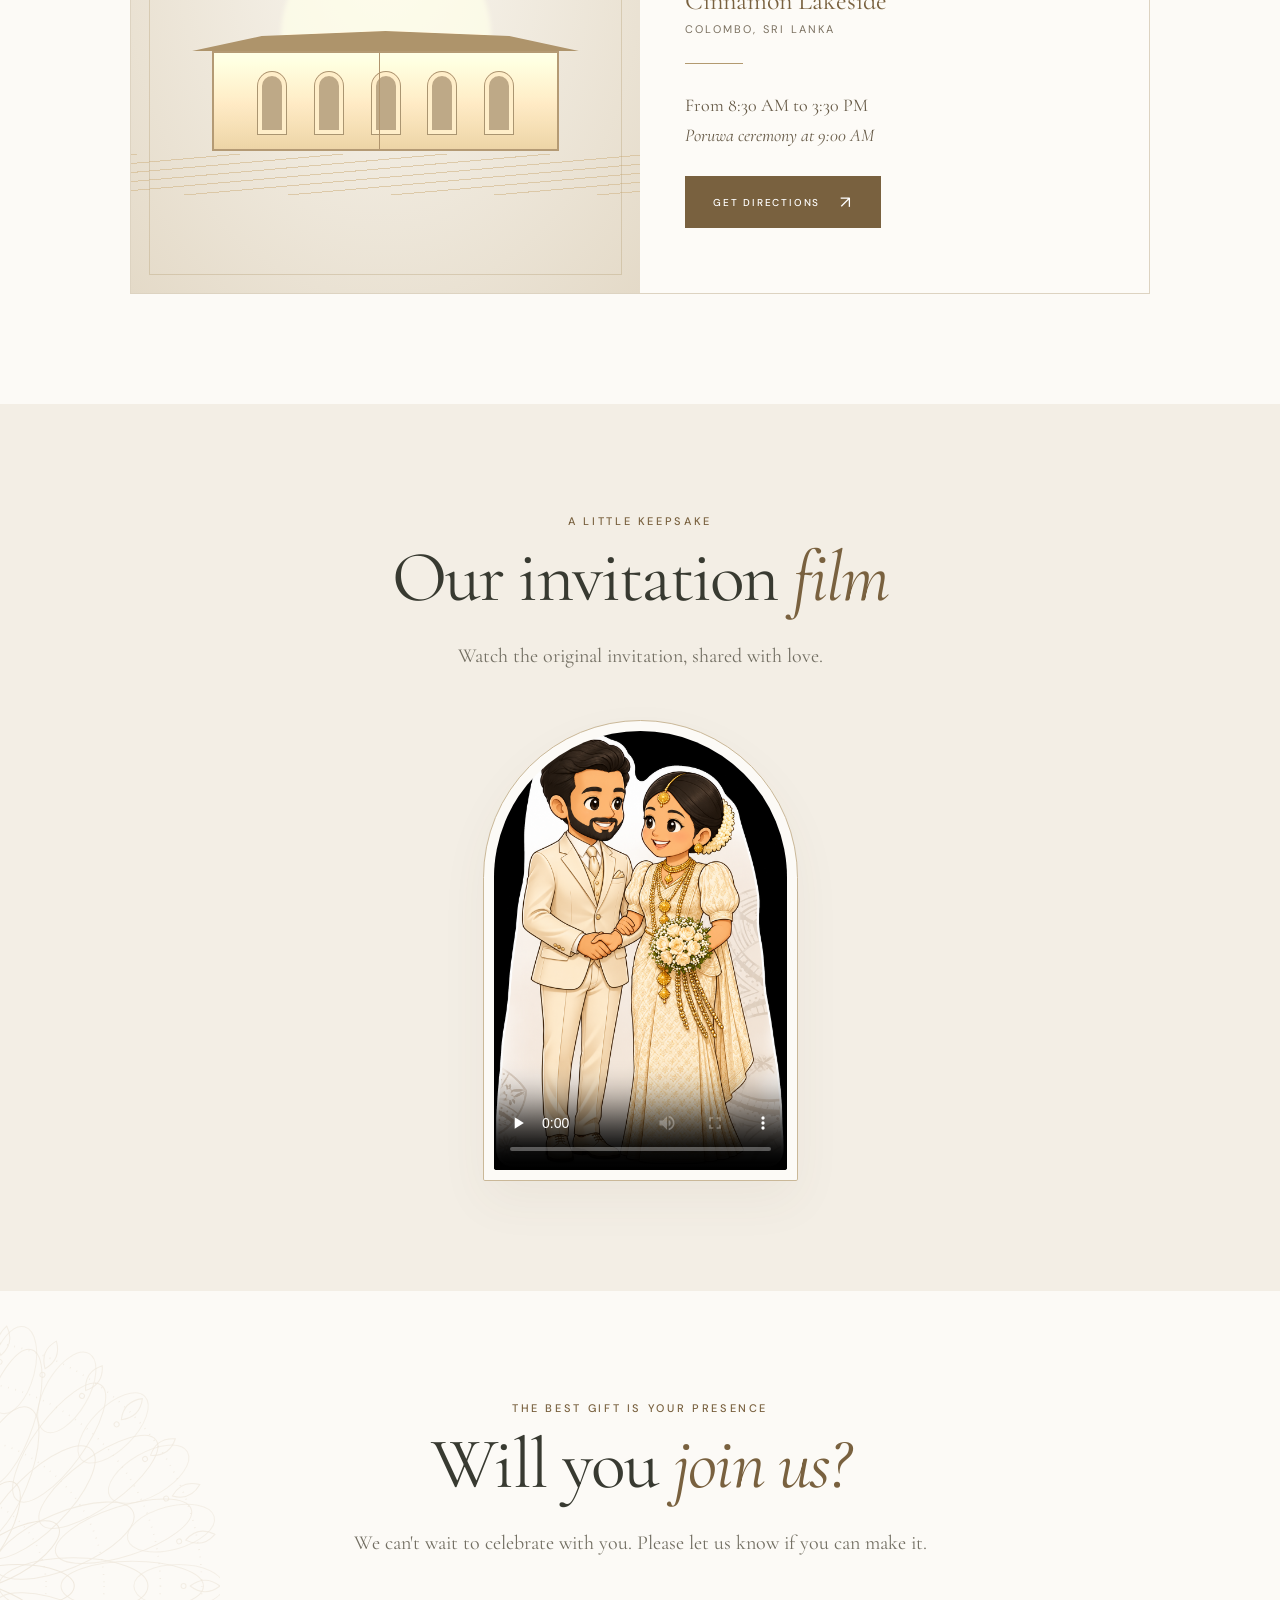
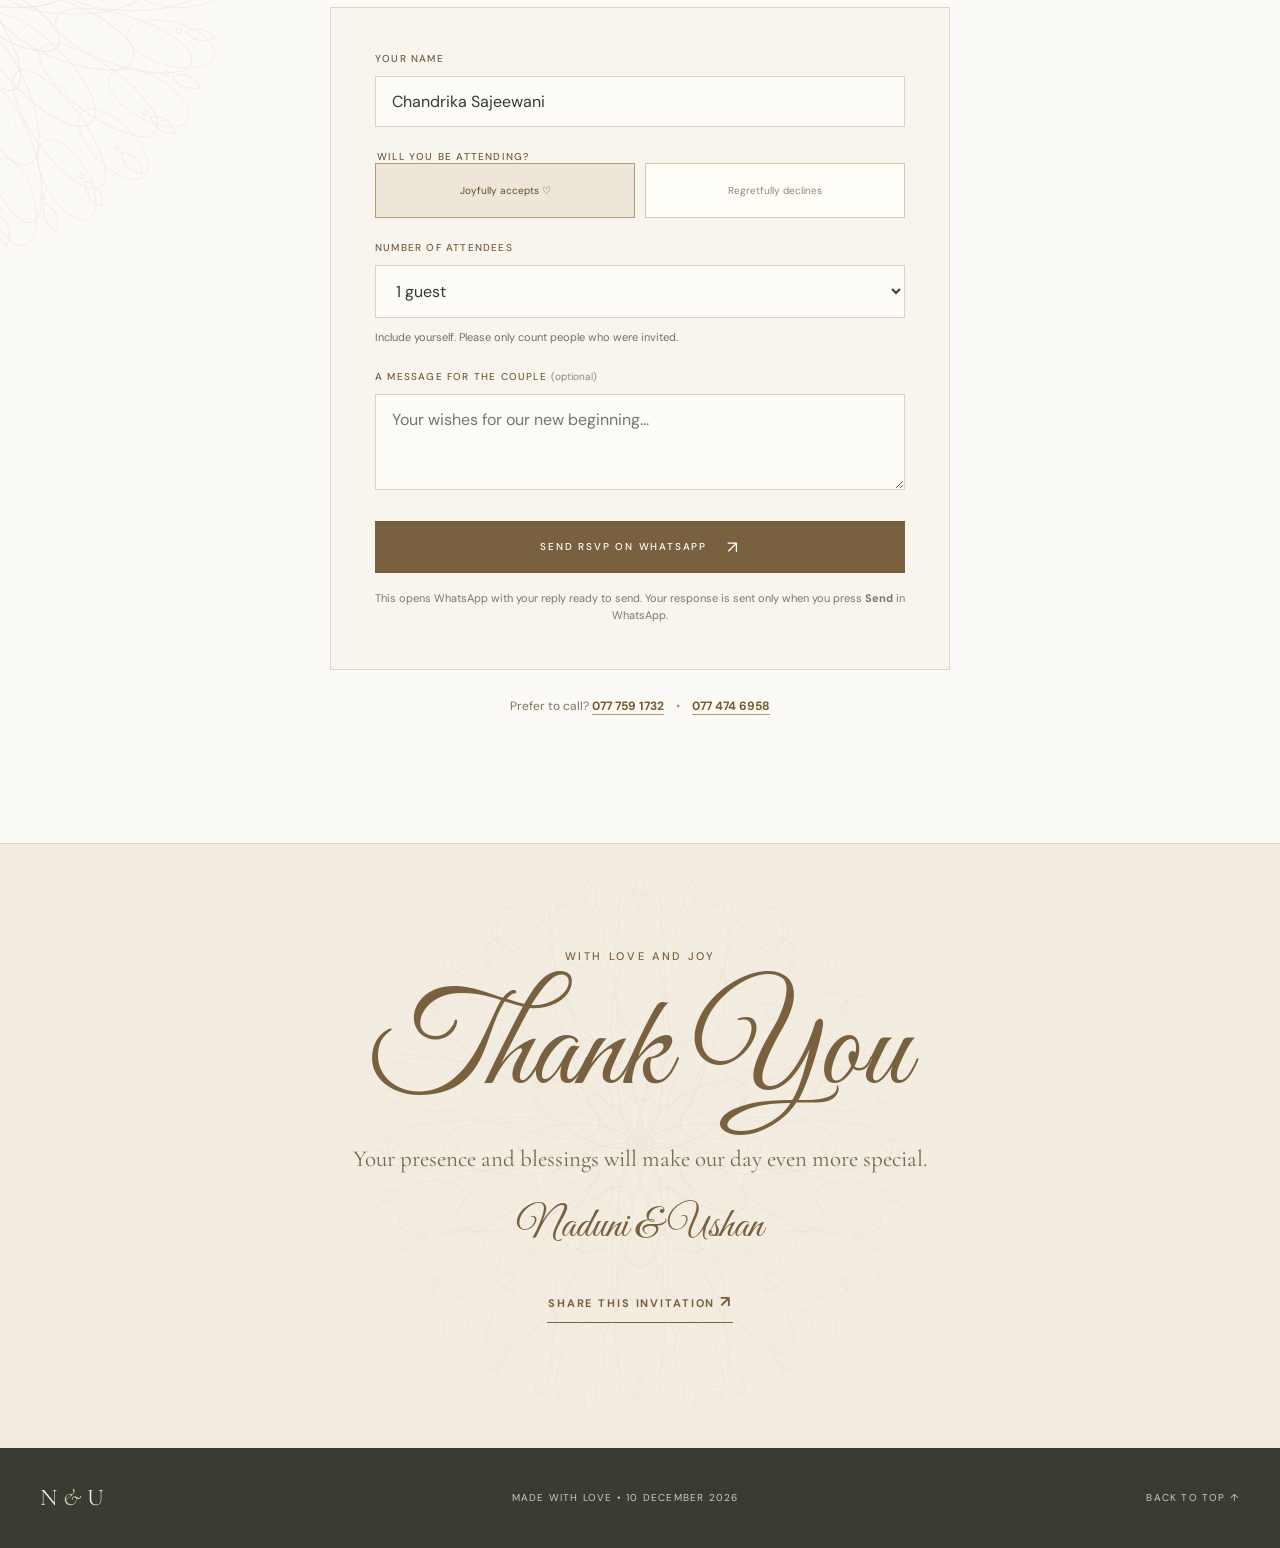
==== commit 371d5e2e: "Hide page scrollbar tracks and refresh cached invitation styles" ====
--- a/index.html
+++ b/index.html
@@ -14,7 +14,7 @@
   <link rel="preconnect" href="https://fonts.googleapis.com">
   <link rel="preconnect" href="https://fonts.gstatic.com" crossorigin>
   <link href="https://fonts.googleapis.com/css2?family=Cormorant+Garamond:wght@400;500;600;700&family=DM+Sans:wght@400;500;600;700&family=Great+Vibes&display=swap" rel="stylesheet">
-  <link rel="stylesheet" href="styles.css">
+  <link rel="stylesheet" href="styles.css?v=scrollbar-fix-2">
   <title>Naduni & Ushan — Wedding Invitation</title>
 </head>
 <body class="locked">
--- a/styles.css
+++ b/styles.css
@@ -18,6 +18,9 @@
 .rsvp-section{text-align:center;background:#fffefa;padding-bottom:125px}.rsvp-mandala{position:absolute;width:530px;height:530px;top:30px;left:-310px;opacity:.17}.rsvp-form{max-width:650px;margin:0 auto;padding:40px 43px;text-align:left;background:#faf5ed;border:1px solid #e3d2b6;box-shadow:0 20px 60px #6e542314}.form-row{display:flex;flex-direction:column;gap:11px;margin:0 0 23px;padding:0;border:0}.form-row label,.form-row legend{font-size:11px;font-weight:700;text-transform:uppercase;letter-spacing:.14em;color:#745d40}.form-row label span{font-size:10px;text-transform:none;font-weight:400;color:#918570;letter-spacing:0}.form-row input[type=text],.form-row select,.form-row textarea{min-height:51px;border:1px solid #decdb0;padding:14px 16px;border-radius:0;background:#fffefa;color:var(--ink);font-size:14px;outline:0;width:100%;transition:border-color .2s}.form-row input:focus,.form-row select:focus,.form-row textarea:focus{border-color:var(--gold-dark);box-shadow:0 0 0 2px #c6a97724}.form-row textarea{min-height:96px;resize:vertical}.form-row small{color:var(--muted);font-size:11px}.attendance-options{display:flex;gap:10px}.attendance-options label{flex:1;cursor:pointer}.attendance-options input{position:absolute;opacity:0;width:1px;height:1px}.attendance-options span{display:flex;align-items:center;justify-content:center;min-height:55px;border:1px solid #d9c7a9;background:#fffdf7;text-transform:none;font-size:12px;font-weight:600;letter-spacing:0;color:#786b59;text-align:center;padding:10px}.attendance-options input:checked+span{border-color:#8c6c40;background:#eee0c5;color:#614922;box-shadow:inset 0 0 0 1px #8c6c40}.attendance-options input:focus-visible+span{outline:2px solid var(--gold-dark);outline-offset:2px}.rsvp-submit{width:100%;margin-top:8px}.form-hint{font-size:11px;line-height:1.6;text-align:center;color:#827661;margin:17px 0 0}.rsvp-alternative{font-size:12px;color:#7e705c;margin:25px 0 0}.rsvp-alternative a{border-bottom:1px solid var(--gold);color:#76592e;font-weight:700}.rsvp-alternative span{margin:0 9px;color:var(--gold)}
 /* Finale */
 .thankyou-section{text-align:center;padding:105px 20px 125px;background:radial-gradient(circle at center,#fcfaf4,#f1e6d4);border-top:1px solid #e6d5bc}.thankyou-mandala{position:absolute;left:50%;top:50%;transform:translate(-50%,-50%);width:540px;height:540px;opacity:.13}.thankyou-section h2{position:relative;font-size:clamp(100px,13vw,150px);line-height:1.15;color:var(--gold-dark);margin:15px 0}.thankyou-section>p:not(.eyebrow):not(.last-names){font:23px/1.5 'Cormorant Garamond',serif;color:#766852;position:relative}.last-names{position:relative;font-size:48px;margin:20px 0 28px;color:#9f7f4d}.share-btn{border:0;border-bottom:1px solid var(--gold-dark);background:transparent;padding:10px 1px;color:var(--gold-dark);font-size:11px;font-weight:700;letter-spacing:.17em;text-transform:uppercase}.share-btn span{font-size:16px}footer{min-height:100px;display:flex;align-items:center;justify-content:space-between;gap:30px;padding:20px max(25px,calc((100vw - 1200px)/2));background:#3f352a;color:#f3e8d5}footer>span{font:24px 'Cormorant Garamond',serif}footer i{color:var(--gold-light)}footer p,footer a{font-size:10px;text-transform:uppercase;letter-spacing:.12em;margin:0;color:#d9c9b1}
+/* Keep touch, wheel and keyboard scrolling without visible scrollbar tracks. */
+html,body,.opening,.opening-card{scrollbar-width:none;-ms-overflow-style:none}
+html::-webkit-scrollbar,body::-webkit-scrollbar,.opening::-webkit-scrollbar,.opening-card::-webkit-scrollbar{display:none;width:0;height:0}
 /* Fine stationery: quiet gold, generous margins and delicate inset rules. */
 .grain{opacity:.15}
 .petals{z-index:101}
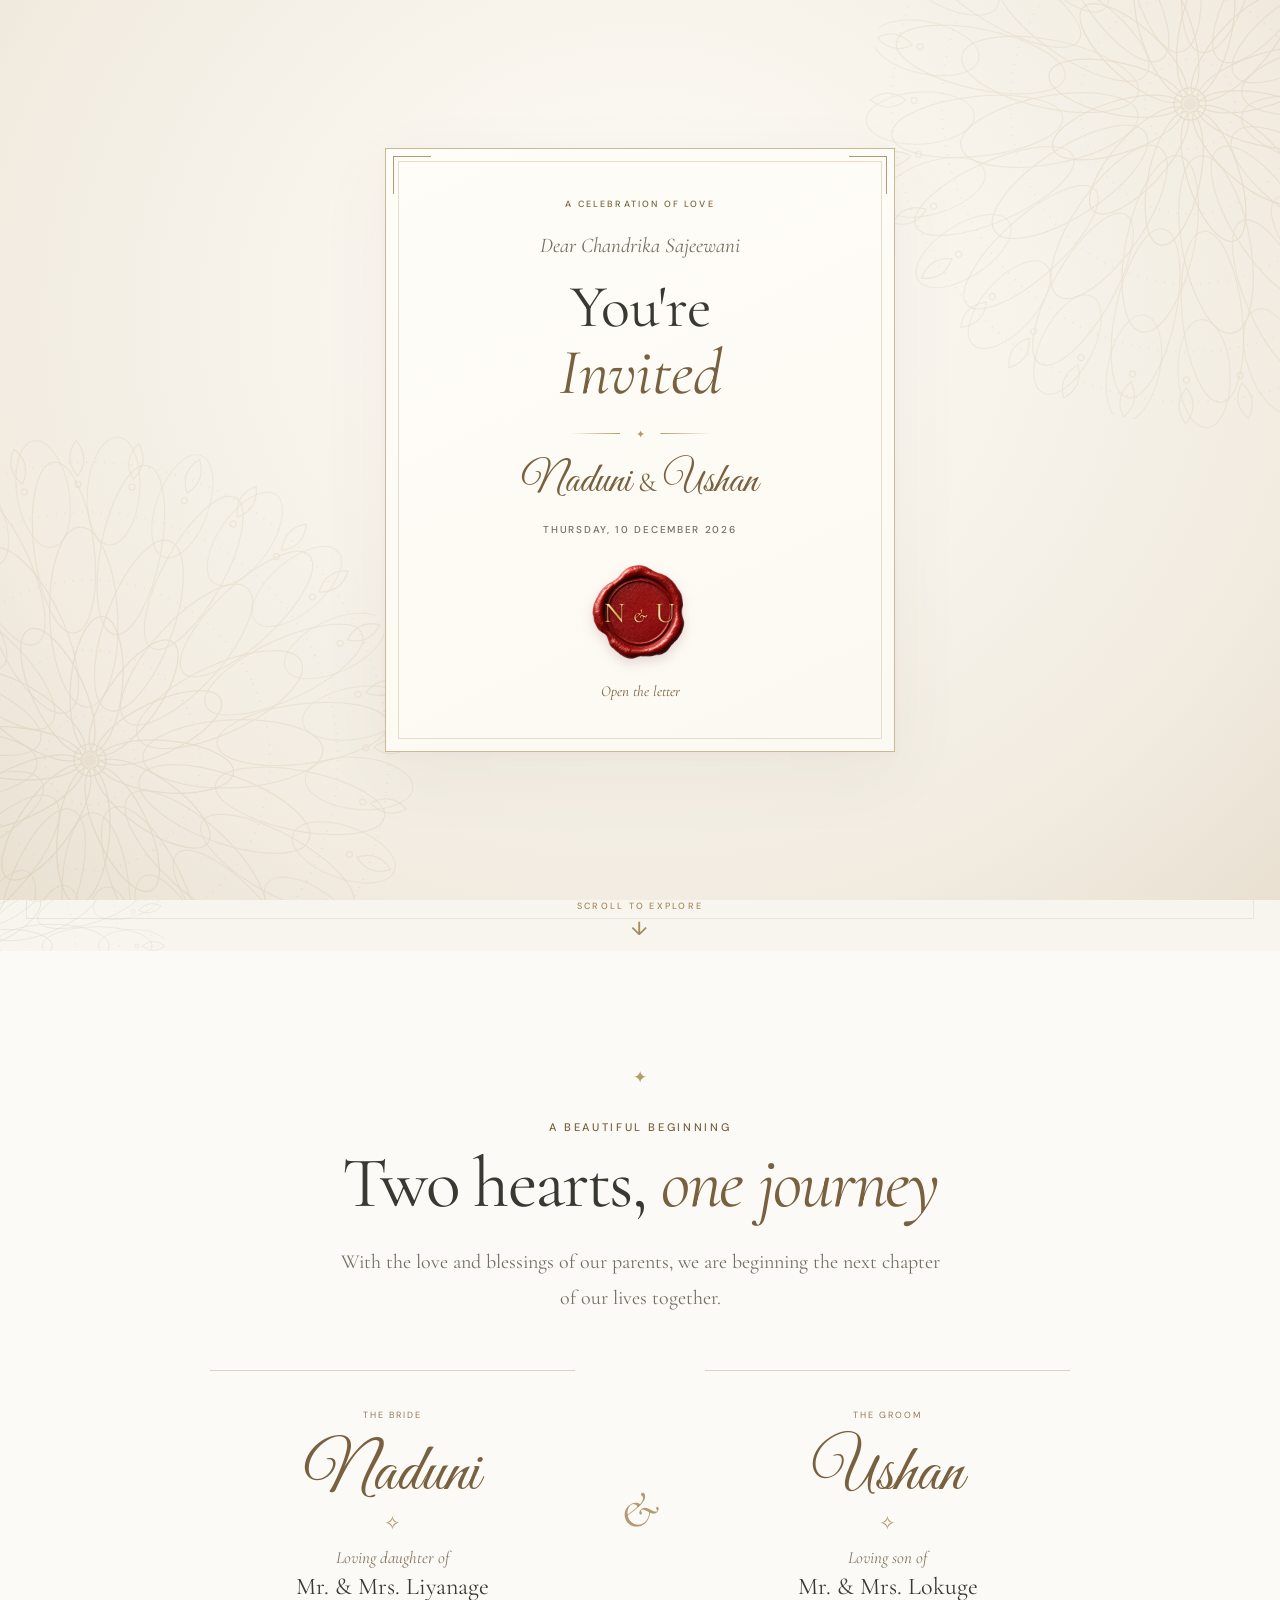
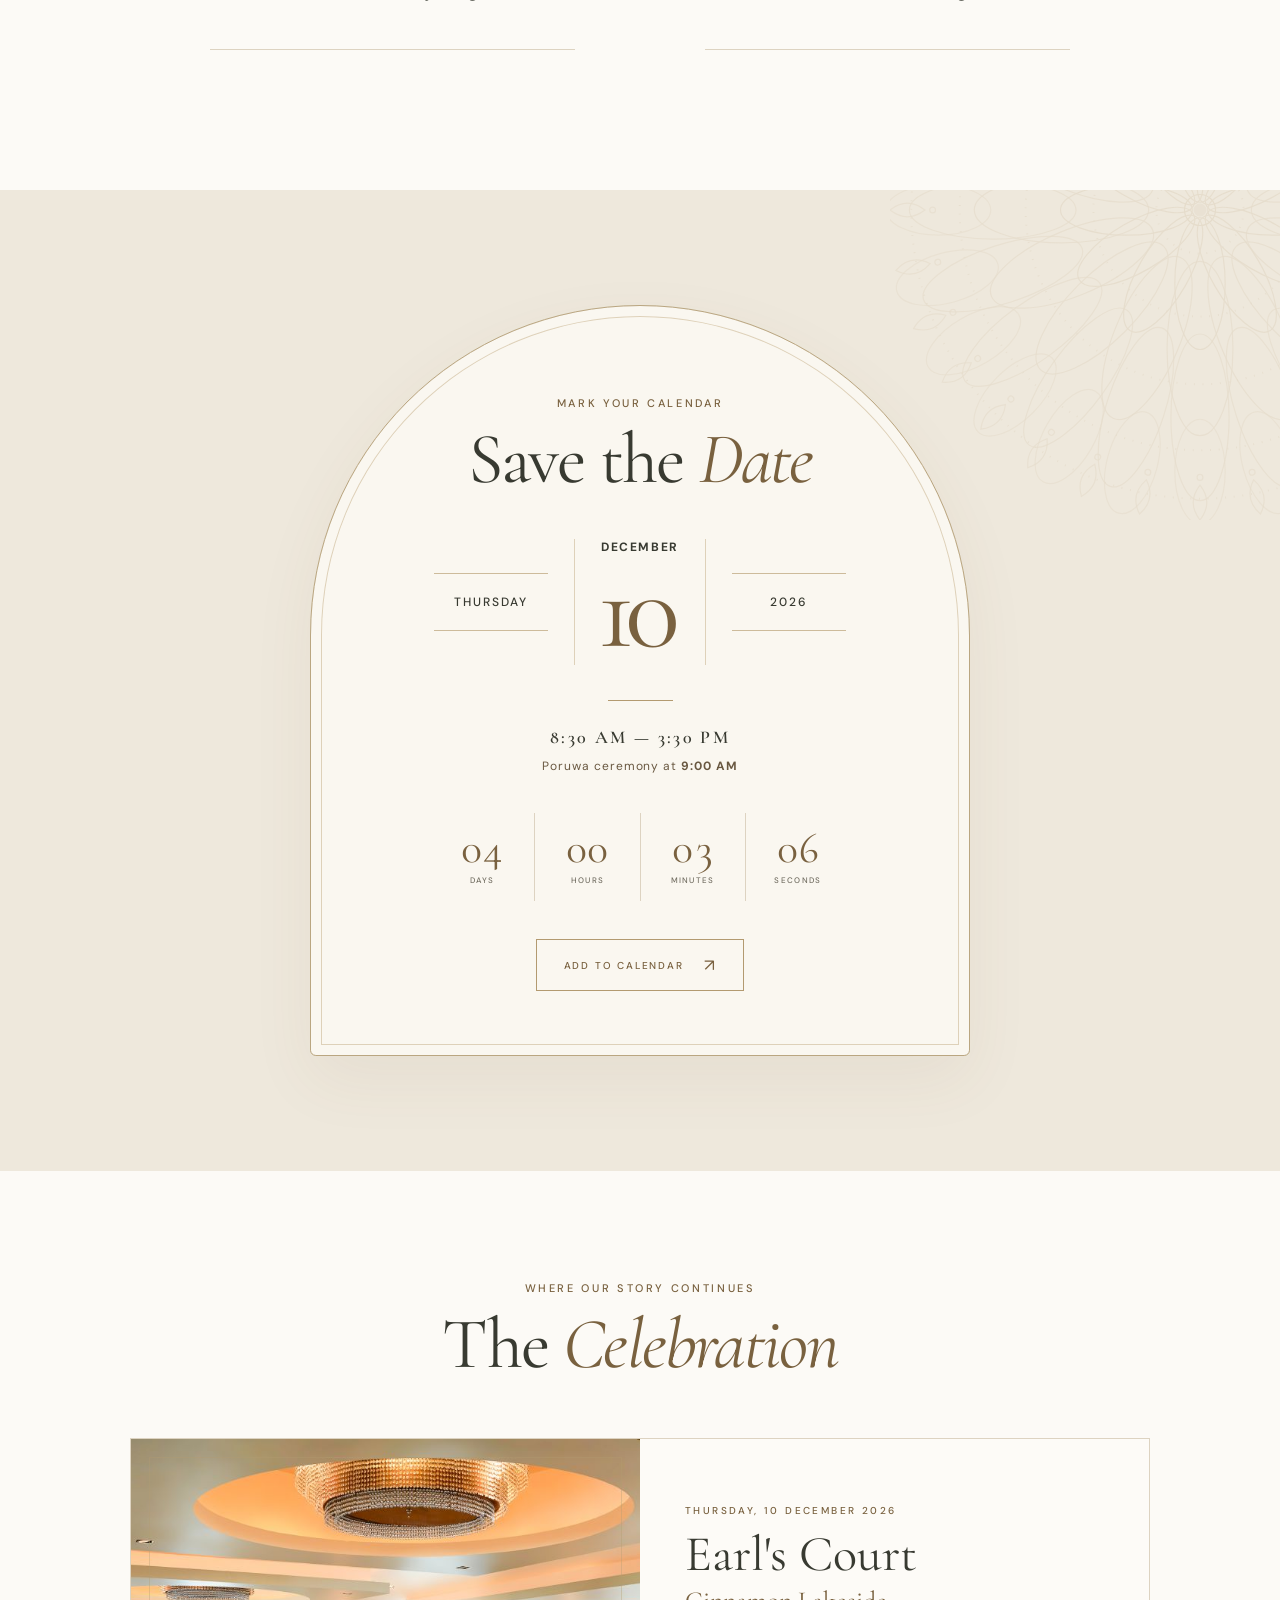
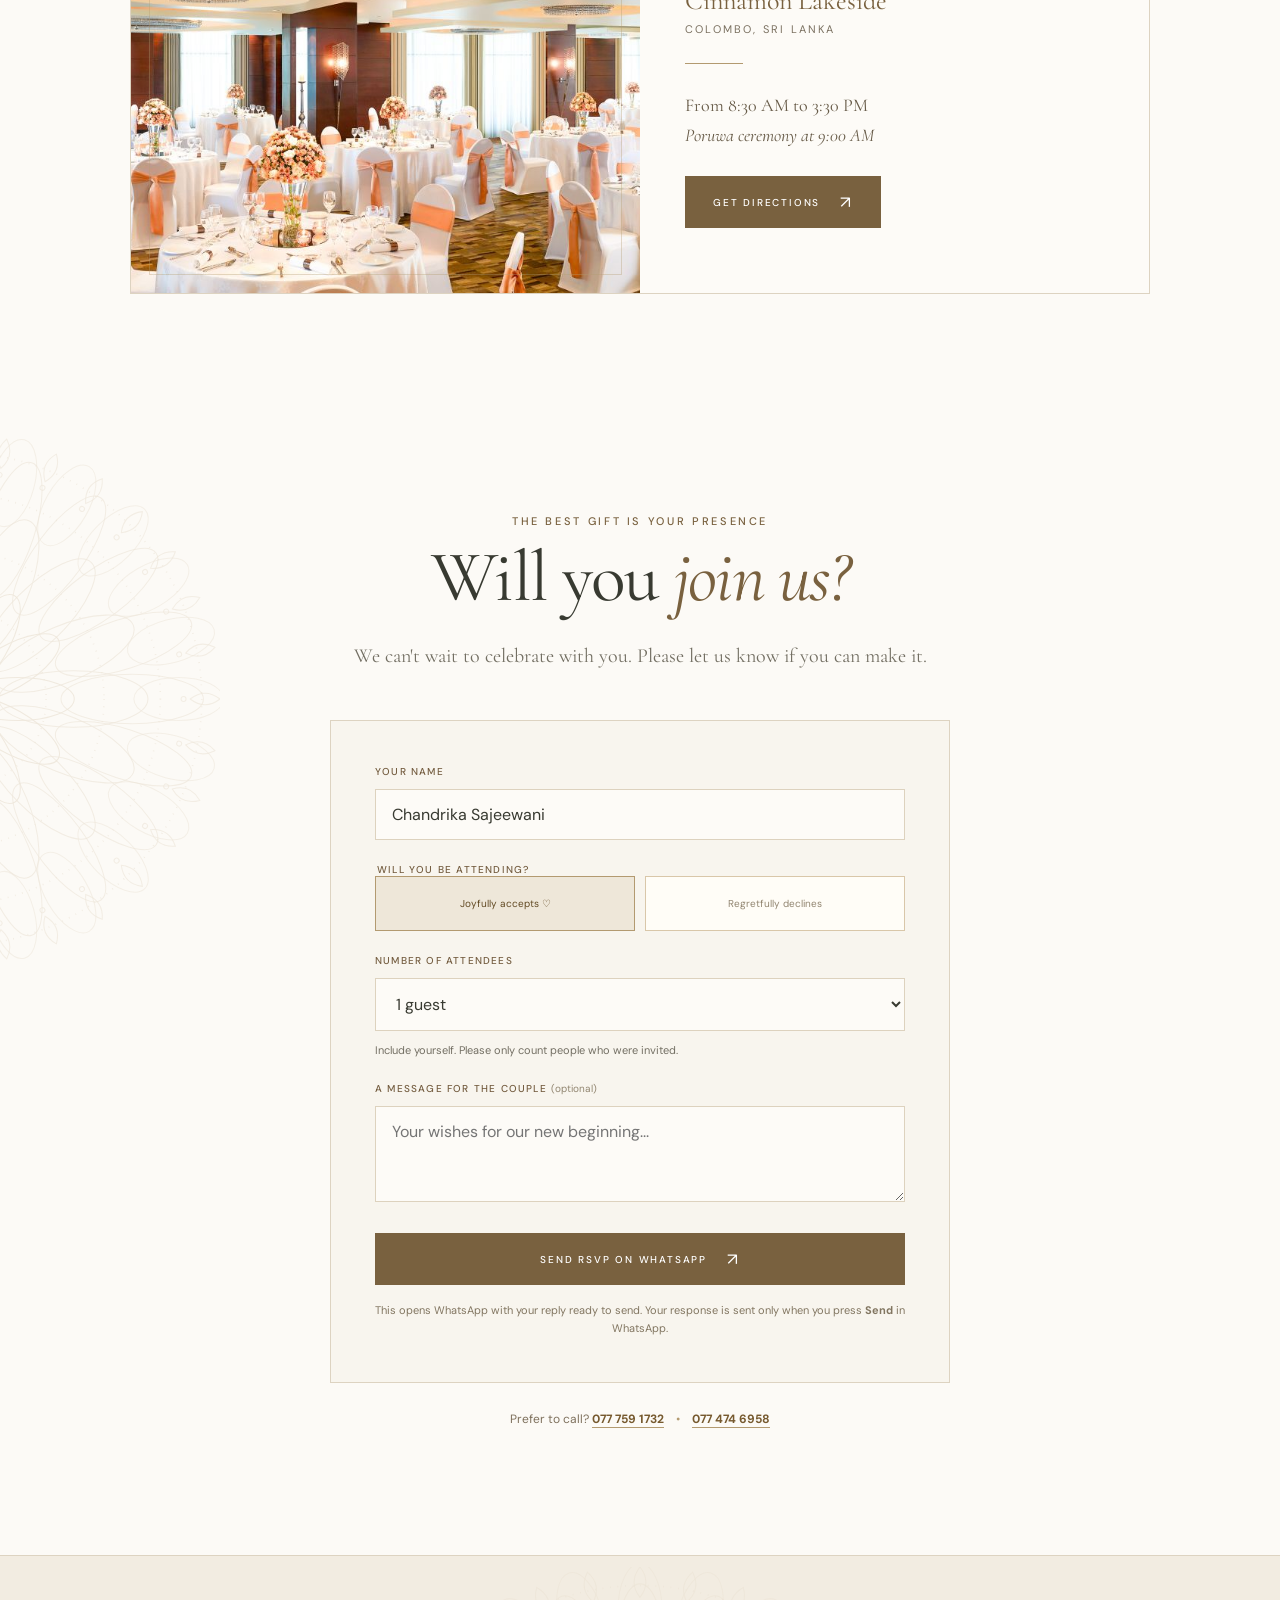
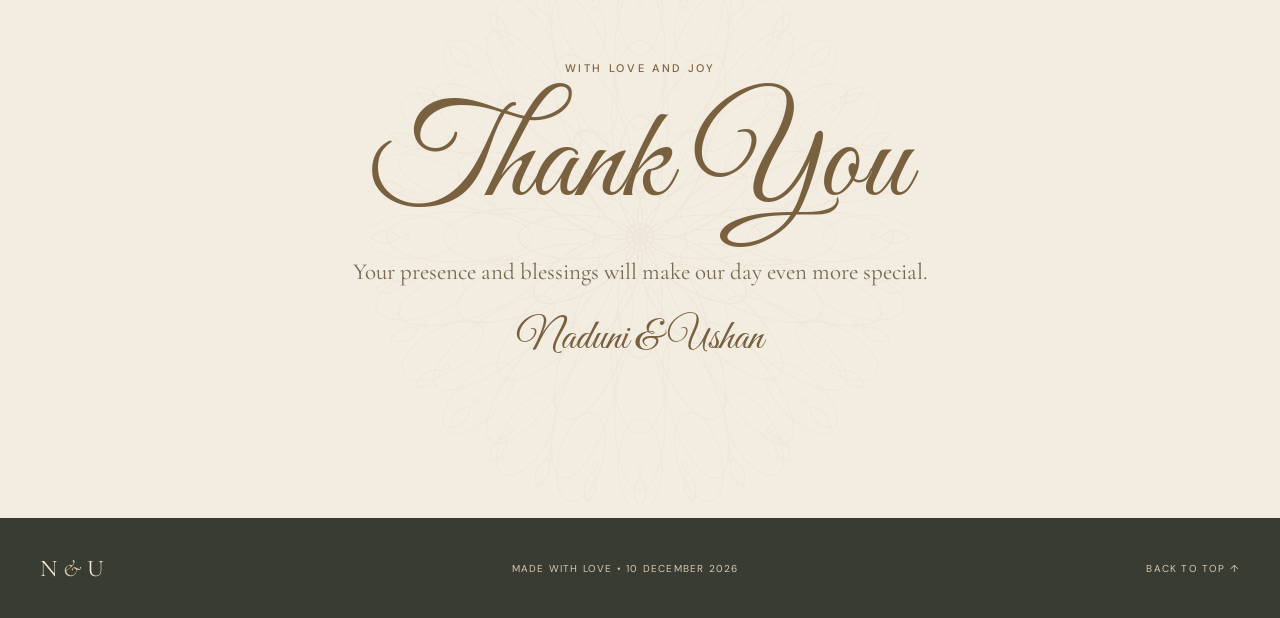
==== commit f852ffda: "Clean couple portrait, show real venue and simplify invitation" ====
--- a/index.html
+++ b/index.html
@@ -9,12 +9,12 @@
   <meta property="og:type" content="website">
   <meta property="og:title" content="Naduni & Ushan — Wedding Invitation">
   <meta property="og:description" content="With love in our hearts, we invite you to celebrate our wedding on 10 December 2026.">
-  <meta property="og:image" content="assets/couple.png">
+  <meta property="og:image" content="assets/couple-cutout.png">
   <link rel="icon" href="assets/favicon.svg" type="image/svg+xml">
   <link rel="preconnect" href="https://fonts.googleapis.com">
   <link rel="preconnect" href="https://fonts.gstatic.com" crossorigin>
   <link href="https://fonts.googleapis.com/css2?family=Cormorant+Garamond:wght@400;500;600;700&family=DM+Sans:wght@400;500;600;700&family=Great+Vibes&display=swap" rel="stylesheet">
-  <link rel="stylesheet" href="styles.css?v=scrollbar-fix-2">
+  <link rel="stylesheet" href="styles.css?v=venue-and-portrait-3">
   <title>Naduni & Ushan — Wedding Invitation</title>
 </head>
 <body class="locked">
@@ -47,9 +47,6 @@
       <a href="#location">Location</a>
       <a href="#rsvp">RSVP</a>
     </nav>
-    <button id="music-button" class="music-button" type="button" aria-label="Play our song" aria-pressed="false">
-      <span class="music-note" aria-hidden="true">♫</span><span id="music-label">Our song</span>
-    </button>
   </header>
 
   <main>
@@ -69,7 +66,7 @@
         <div class="arch-backdrop">
           <div class="arch-lace mandala" aria-hidden="true"></div>
           <div class="arch-script script">Better together</div>
-          <img class="hero-couple" src="assets/couple.png" alt="Illustration of Naduni and Ushan in traditional wedding attire" fetchpriority="high">
+          <img class="hero-couple" src="assets/couple-cutout.png" alt="Illustration of Naduni and Ushan in traditional wedding attire" width="1024" height="1536" fetchpriority="high">
           <div class="little-stars" aria-hidden="true">✦ &nbsp; ✧ &nbsp; ✦</div>
         </div>
         <div class="hero-floating-date"><strong>10</strong><span>DEC<br>2026</span></div>
@@ -129,12 +126,7 @@
       <h2 class="section-title reveal">The <em>Celebration</em></h2>
       <div class="location-card reveal">
         <div class="location-art">
-          <div class="venue-illustration" aria-hidden="true">
-            <div class="venue-sun"></div>
-            <div class="venue-roof"></div>
-            <div class="venue-building"><i></i><i></i><i></i><i></i><i></i></div>
-            <div class="venue-water"></div>
-          </div>
+          <img class="venue-photo" src="assets/earls-court.jpg" alt="Earl's Court at Cinnamon Lakeside Colombo, arranged with round banquet tables, flowers and crystal chandeliers" width="1000" height="600" loading="lazy">
         </div>
         <div class="location-copy">
           <p class="eyebrow">Thursday, 10 December 2026</p>
@@ -145,18 +137,6 @@
           <p class="location-hours">From 8:30 AM to 3:30 PM<br><span>Poruwa ceremony at 9:00 AM</span></p>
           <a class="btn btn-primary" href="https://www.google.com/maps/search/?api=1&amp;query=Cinnamon%20Lakeside%20Colombo" target="_blank" rel="noopener noreferrer">Get directions <span aria-hidden="true">↗</span></a>
         </div>
-      </div>
-    </section>
-
-    <section class="section film-section" id="invitation-film">
-      <p class="eyebrow reveal">A little keepsake</p>
-      <h2 class="section-title reveal">Our invitation <em>film</em></h2>
-      <p class="section-lead reveal">Watch the original invitation, shared with love.</p>
-      <div class="film-shell reveal">
-        <video id="invitation-video" controls playsinline preload="none" poster="assets/couple.png" aria-label="Original wedding invitation video">
-          <source src="assets/invitation-film.mp4" type="video/mp4">
-          Your browser does not support video playback.
-        </video>
       </div>
     </section>
 
@@ -200,7 +180,6 @@
       <h2 class="script reveal">Thank You</h2>
       <p class="reveal">Your presence and blessings will make our day even more special.</p>
       <p class="script last-names reveal">Naduni &amp; Ushan</p>
-      <button class="share-btn reveal" id="share-button" type="button">Share this invitation <span aria-hidden="true">↗</span></button>
     </section>
   </main>
 
@@ -208,6 +187,6 @@
 
   <!-- This file contains only the original song's 1:35–2:10 segment. -->
   <audio id="wedding-audio" src="assets/wedding-song.mp3?v=35s" preload="metadata" loop></audio>
-  <script src="script.js" defer></script>
+  <script src="script.js?v=venue-and-portrait-3" defer></script>
 </body>
 </html>
--- a/styles.css
+++ b/styles.css
@@ -3,7 +3,7 @@
 /* Entry envelope */
 .opening{position:fixed;inset:0;background:radial-gradient(circle at 50% 30%,#fffefa 0,#f7eddf 69%,#eadac4 100%);z-index:100;display:grid;place-items:center;overflow:auto;padding:26px;transition:opacity .8s,visibility .8s}.opening.is-opened{opacity:0;visibility:hidden;pointer-events:none}.opening[hidden]{display:none}.opening-ornament{position:absolute;width:50vw;max-width:680px;opacity:.32}.opening-mandala-a{left:-18%;bottom:-20%;transform:rotate(-25deg)}.opening-mandala-b{right:-18%;top:-24%;transform:rotate(12deg)}.opening-card{position:relative;width:min(480px,100%);background:linear-gradient(125deg,#fffefa,#f9f2e7 75%,#f7ebd9);border:1px solid #c9af7d;box-shadow:0 24px 80px #6b50262c;padding:12px;max-height:calc(100svh - 52px);overflow:auto}.opening-card:before,.opening-card:after{content:'';position:absolute;width:54px;height:54px;border-top:2px solid var(--gold);top:5px}.opening-card:before{border-left:2px solid var(--gold);left:5px}.opening-card:after{border-right:2px solid var(--gold);right:5px}.opening-inner{text-align:center;border:1px solid #e6d6bc;padding:clamp(25px,5vh,48px) 20px 30px;min-height:510px;display:flex;align-items:center;flex-direction:column;justify-content:center}.seal{font-family:'Cormorant Garamond',Georgia,serif;font-size:30px;letter-spacing:-.09em;color:var(--gold-dark);border:1px solid var(--gold);width:90px;height:90px;border-radius:50%;display:flex;align-items:center;justify-content:center;white-space:nowrap;box-shadow:0 0 0 5px #f4eadc,0 0 0 6px #d7bf92;margin-bottom:28px}.seal span,.brand span{font-style:italic;font-size:.68em;padding:0 4px;color:var(--gold)}.opening .eyebrow{margin-bottom:22px}.dear{font:italic 22px/1.2 'Cormorant Garamond',Georgia,serif;margin:0 0 8px;color:var(--muted)}.opening h1{font:500 clamp(46px,8vw,65px)/.95 'Cormorant Garamond',Georgia,serif;margin:6px 0 2px}.opening h1 em{font-weight:400;color:var(--gold-dark)}.opening-names{font:40px/1.1 'Great Vibes','Z003','URW Chancery L','Brush Script MT',cursive;color:var(--gold-dark);margin:0 0 16px}.opening-names span{font-family:'Cormorant Garamond',serif;font-size:27px}.opening-date{font:600 12px/1.5 'DM Sans',sans-serif;text-transform:uppercase;letter-spacing:.13em;color:var(--muted);margin-bottom:30px}.opening-button{width:min(285px,100%)}.opening-small{font:italic 15px/1.4 'Cormorant Garamond',serif;color:#95816a;margin:24px 0 0}
 /* Header */
-.topbar{position:absolute;top:0;left:0;right:0;height:83px;display:flex;align-items:center;justify-content:space-between;padding:0 max(26px,calc((100vw - 1260px)/2));z-index:12}.brand{font:500 29px/1 'Cormorant Garamond',Georgia,serif;color:var(--gold-dark);white-space:nowrap}.desktop-nav{display:flex;gap:37px}.desktop-nav a{font-size:11px;font-weight:600;letter-spacing:.08em;text-transform:uppercase;color:#6b604c;transition:color .2s}.desktop-nav a:hover{color:var(--gold-dark)}.music-button{background:transparent;border:1px solid var(--line);padding:10px 13px;display:flex;align-items:center;gap:10px;color:var(--gold-dark);font-size:11px;font-weight:700;text-transform:uppercase;letter-spacing:.13em}.music-note{font-size:21px;line-height:.9}
+.topbar{position:absolute;top:0;left:0;right:0;height:83px;display:flex;align-items:center;justify-content:space-between;padding:0 max(26px,calc((100vw - 1260px)/2));z-index:12}.brand{font:500 29px/1 'Cormorant Garamond',Georgia,serif;color:var(--gold-dark);white-space:nowrap}.desktop-nav{display:flex;gap:37px}.desktop-nav a{font-size:11px;font-weight:600;letter-spacing:.08em;text-transform:uppercase;color:#6b604c;transition:color .2s}.desktop-nav a:hover{color:var(--gold-dark)}
 /* Hero */
 .hero{padding-top:120px;padding-bottom:95px;min-height:min(880px,100svh);display:grid;grid-template-columns:1fr 1fr;align-items:center;gap:64px;background:radial-gradient(ellipse 50% 60% at 80% 42%,#f4e8d6 0,transparent 85%),linear-gradient(145deg,#fffdf9 10%,#f9f3e9 100%)}.hero-mandala{position:absolute;width:410px;height:410px;left:-245px;bottom:-200px;opacity:.22}.hero-copy{text-align:center;position:relative;z-index:1}.overline{display:flex;align-items:center;gap:13px;justify-content:center;margin-bottom:40px;white-space:nowrap;font-size:10px}.overline-line{height:1px;width:28px;background:var(--gold)}.hero-intro{font:italic 24px/1.4 'Cormorant Garamond',serif;color:#766b5d;margin-bottom:9px}.hero-names{color:var(--gold-dark);font-size:clamp(80px,9vw,143px);line-height:.9;white-space:nowrap;margin:0}.hero-names small{font:italic 39px/1 'Cormorant Garamond',serif;vertical-align:15%;color:#a78857}.hero-rule{margin:33px auto 23px}.hero-quote{max-width:420px;font:21px/1.55 'Cormorant Garamond',serif;margin:0 auto 20px;color:var(--muted)}.guest-personal{font:italic 19px/1.4 'Cormorant Garamond',serif;color:var(--gold-dark);margin:0 auto 32px}.hero-visual{position:relative;max-width:485px;width:100%;justify-self:center}.arch-backdrop{height:580px;position:relative;border-radius:240px 240px 6px 6px;background:radial-gradient(circle at 54% 30%,#fcf8ee,#ebddc7 75%,#e3ceb0);border:7px solid #f6ecd9;outline:2px solid #caa96b;outline-offset:0;box-shadow:10px 18px 40px #66503224,inset 0 0 0 2px #c9aa6f, inset 0 0 40px #fff;overflow:hidden}.arch-backdrop:after{content:'';position:absolute;inset:16px;border-radius:230px 230px 3px 3px;border:1px solid #d4ba8a;pointer-events:none}.arch-lace{position:absolute;top:-145px;left:-80px;width:570px;height:570px;opacity:.24;transform:rotate(23deg)}.arch-script{position:absolute;top:103px;left:0;right:0;text-align:center;font-size:44px;color:#94784f;z-index:1}.hero-couple{position:absolute;bottom:-8px;width:min(82%,363px);left:50%;transform:translateX(-50%);height:auto;z-index:2;filter:drop-shadow(0 6px 9px rgba(73,48,23,.08));-webkit-mask-image:linear-gradient(90deg,transparent 0,#000 7%,#000 95%,transparent 100%);mask-image:linear-gradient(90deg,transparent 0,#000 7%,#000 95%,transparent 100%)}.little-stars{position:absolute;left:0;right:0;top:170px;text-align:center;letter-spacing:.9em;color:#c6a46d;font-size:13px;opacity:.7}.hero-floating-date{position:absolute;right:-24px;bottom:27px;background:#fffaf1;border:1px solid #c4a878;width:100px;height:100px;display:flex;align-items:center;justify-content:center;gap:7px;box-shadow:0 9px 30px #4e321824;z-index:3}.hero-floating-date strong{font:65px/.8 'Cormorant Garamond',serif;color:var(--gold-dark)}.hero-floating-date span{font-size:10px;font-weight:700;letter-spacing:.1em;line-height:1.7}.scroll-prompt{position:absolute;bottom:22px;left:50%;transform:translateX(-50%);font-size:10px;font-weight:700;text-transform:uppercase;letter-spacing:.25em;color:#a48959;white-space:nowrap}.scroll-prompt span{display:block;text-align:center;font-size:19px;line-height:1.8;animation:nudge 1.6s ease-in-out infinite}@keyframes nudge{50%{transform:translateY(5px)}}
 /* Story */
@@ -11,13 +11,12 @@
 /* Date arch */
 .date-section{background:#f2e7d5;padding-top:115px;padding-bottom:115px;text-align:center}.date-ornament{position:absolute;top:-290px;right:-230px;height:620px;width:620px;opacity:.25}.date-card{position:relative;max-width:700px;margin:0 auto;padding:80px 55px 64px;border:3px double #cdb27d;border-radius:340px 340px 6px 6px;background:radial-gradient(circle at 50% 24%,#fcf9f1,#f2e8d9 78%);box-shadow:var(--shadow),inset 0 0 0 9px #f6eee0,inset 0 0 0 10px #dbcca9}.date-card .section-title{margin-bottom:42px}.date-grid{display:flex;align-items:center;justify-content:center;gap:35px;text-transform:uppercase;font-size:14px;font-weight:700;letter-spacing:.16em}.date-grid>span{padding:20px 12px;min-width:114px;border-top:1px solid var(--gold);border-bottom:1px solid var(--gold)}.date-big{border-left:1px solid #a88f64;border-right:1px solid #a88f64;min-width:132px;display:flex;align-items:center;flex-direction:column}.date-big small{font-size:12px;font-weight:700;letter-spacing:.13em}.date-big strong{font:500 115px/.95 'Cormorant Garamond',serif;letter-spacing:-.08em;color:var(--gold-dark);padding-right:12px}.small-rule{width:65px;height:1px;background:var(--gold);margin:35px auto 25px}.ceremony-time{font:600 18px 'Cormorant Garamond',serif;letter-spacing:.13em;margin:0 0 10px}.date-note{font-size:12px;color:#695841;letter-spacing:.08em;margin:0 0 39px}.countdown{display:flex;justify-content:center;gap:8px;margin-bottom:38px}.countdown div{min-width:95px;padding:16px 5px;background:#fffdf6ac;border:1px solid #dfcfb0}.countdown strong{display:block;font:500 43px/.9 'Cormorant Garamond',serif;color:var(--gold-dark)}.countdown span{display:block;margin-top:8px;font-size:9px;text-transform:uppercase;letter-spacing:.18em;font-weight:700;color:var(--muted)}
 /* Venue */
-.location-section{text-align:center;background:#fffdfa}.location-card{width:min(1020px,100%);margin:55px auto 0;display:grid;grid-template-columns:1fr 1fr;min-height:430px;border:1px solid #e3d4bc;box-shadow:var(--shadow);background:#fffefb;text-align:left}.location-art{background:radial-gradient(circle at 50% 15%,#f9f6ec 0,#e1d0af 70%,#d9c59c 100%);position:relative;display:flex;align-items:center;justify-content:center;overflow:hidden}.location-art:after{content:'';position:absolute;inset:18px;border:1px solid #ffffff7c;pointer-events:none}.venue-illustration{width:100%;height:270px;position:relative;filter:sepia(.25)}.venue-sun{position:absolute;width:210px;height:210px;border-radius:50%;left:50%;top:0;transform:translateX(-50%);background:#fff9eab2;filter:blur(2px)}.venue-roof{position:absolute;left:12%;right:12%;top:100px;height:20px;background:#a88c62;clip-path:polygon(0 100%,18% 25%,50% 0,82% 25%,100% 100%)}.venue-building{position:absolute;left:16%;right:16%;top:120px;height:100px;background:linear-gradient(180deg,#fff8e7,#e1ca9f);border:2px solid #ad926c;display:flex;justify-content:space-evenly;align-items:end;padding:15px}.venue-building:before{content:'';position:absolute;left:48%;width:1px;height:100%;background:#aa8c65;top:0}.venue-building i{width:28px;height:62px;background:#b5a082;border:4px solid #f0e3c5;border-radius:22px 22px 0 0;box-shadow:0 0 0 1px #a38d6a}.venue-water{position:absolute;left:0;right:0;height:41px;top:223px;background:repeating-linear-gradient(175deg,#cab28b 0 1px,transparent 1px 9px);opacity:.7}.location-copy{padding:65px 45px;display:flex;flex-direction:column;align-items:flex-start;justify-content:center}.location-copy .eyebrow{font-size:10px;margin:0 0 12px}.location-copy h3{font:500 50px/1 'Cormorant Garamond',serif;margin:0 0 7px}.venue-title{font:26px/1.15 'Cormorant Garamond',serif;color:var(--gold-dark);margin:0 0 6px}.location-city{font-size:11px;letter-spacing:.2em;text-transform:uppercase;color:#7a7060;margin:0}.location-divider{width:58px;height:1px;background:var(--gold);margin:27px 0}.location-hours{font:18px/1.65 'Cormorant Garamond',serif;color:#675b48;margin:0 0 26px}.location-hours span{font-style:italic}
-/* Film */
-.film-section{text-align:center;background:linear-gradient(180deg,#faf5ed,#f5ecdc)}.film-shell{width:min(315px,100%);padding:10px;background:#fffcf6;border:1px solid #d9c398;margin:auto;box-shadow:var(--shadow);border-radius:180px 180px 5px 5px;overflow:hidden}.film-shell video{width:100%;height:auto;max-height:540px;display:block;object-fit:cover;border-radius:165px 165px 3px 3px;background:var(--cream)}
+.location-section{text-align:center;background:#fffdfa}.location-card{width:min(1020px,100%);margin:55px auto 0;display:grid;grid-template-columns:1fr 1fr;min-height:430px;border:1px solid #e3d4bc;box-shadow:var(--shadow);background:#fffefb;text-align:left}.location-art{background:radial-gradient(circle at 50% 15%,#f9f6ec 0,#e1d0af 70%,#d9c59c 100%);position:relative;display:flex;align-items:center;justify-content:center;overflow:hidden}.location-art:after{content:'';position:absolute;inset:18px;border:1px solid #ffffff7c;pointer-events:none}.location-copy{padding:65px 45px;display:flex;flex-direction:column;align-items:flex-start;justify-content:center}.location-copy .eyebrow{font-size:10px;margin:0 0 12px}.location-copy h3{font:500 50px/1 'Cormorant Garamond',serif;margin:0 0 7px}.venue-title{font:26px/1.15 'Cormorant Garamond',serif;color:var(--gold-dark);margin:0 0 6px}.location-city{font-size:11px;letter-spacing:.2em;text-transform:uppercase;color:#7a7060;margin:0}.location-divider{width:58px;height:1px;background:var(--gold);margin:27px 0}.location-hours{font:18px/1.65 'Cormorant Garamond',serif;color:#675b48;margin:0 0 26px}.location-hours span{font-style:italic}
+
 /* RSVP */
 .rsvp-section{text-align:center;background:#fffefa;padding-bottom:125px}.rsvp-mandala{position:absolute;width:530px;height:530px;top:30px;left:-310px;opacity:.17}.rsvp-form{max-width:650px;margin:0 auto;padding:40px 43px;text-align:left;background:#faf5ed;border:1px solid #e3d2b6;box-shadow:0 20px 60px #6e542314}.form-row{display:flex;flex-direction:column;gap:11px;margin:0 0 23px;padding:0;border:0}.form-row label,.form-row legend{font-size:11px;font-weight:700;text-transform:uppercase;letter-spacing:.14em;color:#745d40}.form-row label span{font-size:10px;text-transform:none;font-weight:400;color:#918570;letter-spacing:0}.form-row input[type=text],.form-row select,.form-row textarea{min-height:51px;border:1px solid #decdb0;padding:14px 16px;border-radius:0;background:#fffefa;color:var(--ink);font-size:14px;outline:0;width:100%;transition:border-color .2s}.form-row input:focus,.form-row select:focus,.form-row textarea:focus{border-color:var(--gold-dark);box-shadow:0 0 0 2px #c6a97724}.form-row textarea{min-height:96px;resize:vertical}.form-row small{color:var(--muted);font-size:11px}.attendance-options{display:flex;gap:10px}.attendance-options label{flex:1;cursor:pointer}.attendance-options input{position:absolute;opacity:0;width:1px;height:1px}.attendance-options span{display:flex;align-items:center;justify-content:center;min-height:55px;border:1px solid #d9c7a9;background:#fffdf7;text-transform:none;font-size:12px;font-weight:600;letter-spacing:0;color:#786b59;text-align:center;padding:10px}.attendance-options input:checked+span{border-color:#8c6c40;background:#eee0c5;color:#614922;box-shadow:inset 0 0 0 1px #8c6c40}.attendance-options input:focus-visible+span{outline:2px solid var(--gold-dark);outline-offset:2px}.rsvp-submit{width:100%;margin-top:8px}.form-hint{font-size:11px;line-height:1.6;text-align:center;color:#827661;margin:17px 0 0}.rsvp-alternative{font-size:12px;color:#7e705c;margin:25px 0 0}.rsvp-alternative a{border-bottom:1px solid var(--gold);color:#76592e;font-weight:700}.rsvp-alternative span{margin:0 9px;color:var(--gold)}
 /* Finale */
-.thankyou-section{text-align:center;padding:105px 20px 125px;background:radial-gradient(circle at center,#fcfaf4,#f1e6d4);border-top:1px solid #e6d5bc}.thankyou-mandala{position:absolute;left:50%;top:50%;transform:translate(-50%,-50%);width:540px;height:540px;opacity:.13}.thankyou-section h2{position:relative;font-size:clamp(100px,13vw,150px);line-height:1.15;color:var(--gold-dark);margin:15px 0}.thankyou-section>p:not(.eyebrow):not(.last-names){font:23px/1.5 'Cormorant Garamond',serif;color:#766852;position:relative}.last-names{position:relative;font-size:48px;margin:20px 0 28px;color:#9f7f4d}.share-btn{border:0;border-bottom:1px solid var(--gold-dark);background:transparent;padding:10px 1px;color:var(--gold-dark);font-size:11px;font-weight:700;letter-spacing:.17em;text-transform:uppercase}.share-btn span{font-size:16px}footer{min-height:100px;display:flex;align-items:center;justify-content:space-between;gap:30px;padding:20px max(25px,calc((100vw - 1200px)/2));background:#3f352a;color:#f3e8d5}footer>span{font:24px 'Cormorant Garamond',serif}footer i{color:var(--gold-light)}footer p,footer a{font-size:10px;text-transform:uppercase;letter-spacing:.12em;margin:0;color:#d9c9b1}
+.thankyou-section{text-align:center;padding:105px 20px 125px;background:radial-gradient(circle at center,#fcfaf4,#f1e6d4);border-top:1px solid #e6d5bc}.thankyou-mandala{position:absolute;left:50%;top:50%;transform:translate(-50%,-50%);width:540px;height:540px;opacity:.13}.thankyou-section h2{position:relative;font-size:clamp(100px,13vw,150px);line-height:1.15;color:var(--gold-dark);margin:15px 0}.thankyou-section>p:not(.eyebrow):not(.last-names){font:23px/1.5 'Cormorant Garamond',serif;color:#766852;position:relative}.last-names{position:relative;font-size:48px;margin:20px 0 28px;color:#9f7f4d}footer{min-height:100px;display:flex;align-items:center;justify-content:space-between;gap:30px;padding:20px max(25px,calc((100vw - 1200px)/2));background:#3f352a;color:#f3e8d5}footer>span{font:24px 'Cormorant Garamond',serif}footer i{color:var(--gold-light)}footer p,footer a{font-size:10px;text-transform:uppercase;letter-spacing:.12em;margin:0;color:#d9c9b1}
 /* Keep touch, wheel and keyboard scrolling without visible scrollbar tracks. */
 html,body,.opening,.opening-card{scrollbar-width:none;-ms-overflow-style:none}
 html::-webkit-scrollbar,body::-webkit-scrollbar,.opening::-webkit-scrollbar,.opening-card::-webkit-scrollbar{display:none;width:0;height:0}
@@ -53,7 +52,6 @@
 .opening-seal:before{display:none}
 .opening-seal:hover{transform:translateY(-2px) rotate(-3deg);filter:drop-shadow(0 8px 8px #6e283933)}
 .opening-seal:active{transform:translateY(2px);filter:drop-shadow(0 2px 3px #6e28392b)}
-.music-button[aria-pressed=true] .music-note{color:var(--ink)}
 .opening .eyebrow{font-size:9px;line-height:1.5;margin-bottom:20px}
 .dear{font-size:21px;line-height:1.45;overflow-wrap:anywhere}
 .opening h1{font-weight:400;line-height:1.05;font-size:clamp(44px,7svh,60px)}
@@ -64,7 +62,7 @@
 .opening-small{font-size:15px;color:var(--gold-dark);margin-top:14px}
 .topbar{border-bottom:1px solid #b39a7026;background:#fcfaf64d}
 .desktop-nav a{font-size:10px;letter-spacing:.15em;font-weight:500}
-.music-button{border-color:#c9baa080;font-size:10px;font-weight:500}
+
 .hero{gap:75px;padding-top:145px;padding-bottom:110px;background:radial-gradient(ellipse at 80% 35%,#eee5d554,transparent 60%),var(--cream)}
 .hero:after{content:'';position:absolute;inset:102px 26px 32px;border:1px solid #b39a702e;pointer-events:none}
 .overline{font-size:9px;letter-spacing:.18em;margin-bottom:28px;white-space:normal;line-height:1.8}
@@ -81,8 +79,9 @@
 .arch-backdrop{height:570px;border:1px solid #c4ae87;outline:1px solid #d9cbb3;outline-offset:9px;border-radius:240px 240px 2px 2px;background:radial-gradient(ellipse at 50% 28%,#faf7ef,#eae2d4);box-shadow:0 20px 50px #6650320c}
 .arch-backdrop:after{inset:12px;border-color:#c4ae8766}
 .arch-lace{opacity:.14}
-.arch-script{color:#8b7757;top:93px;font-size:40px}
-.little-stars{opacity:.5;font-size:10px;top:155px}
+.arch-script{color:#8b7757;top:45px;font-size:38px}
+.little-stars{opacity:.5;font-size:10px;top:92px}
+.hero-couple{bottom:16px;width:calc(100% - 40px);height:calc(100% - 126px);object-fit:contain;object-position:center bottom;-webkit-mask-image:none;mask-image:none;filter:drop-shadow(0 4px 6px #49301712)}
 .hero-floating-date{right:-20px;bottom:30px;width:100px;height:110px;border-color:#cdbd9e;background:#fcfaf5;box-shadow:0 10px 30px #4e32180c}
 .hero-floating-date strong{font-size:62px;font-weight:400}
 .hero-floating-date span{font-size:9px;font-weight:500}
@@ -112,9 +111,10 @@
 .location-card{box-shadow:none;border-color:var(--line);background:#fdfbf7}
 .location-art{background:radial-gradient(ellipse at 50% 25%,#f9f6ef,#e4dac8)}
 .location-art:after{border-color:#b39a7059}
+.venue-photo{position:absolute;inset:0;width:100%;height:100%;display:block;object-fit:cover;object-position:center}
 .location-copy h3{font-weight:400}
-.film-section{background:#f3eee5}
-.film-shell{border-radius:170px 170px 2px 2px;box-shadow:0 20px 50px #6b57330d;background:#fcfaf6;border-color:#cab898}
+
+
 .rsvp-form{max-width:620px;padding:44px;background:#f8f5ee;border-color:var(--line);box-shadow:none}
 .form-row label,.form-row legend{font-weight:500;font-size:10px;letter-spacing:.12em}
 .form-row input[type=text],.form-row select,.form-row textarea{background:#fdfbf7;border-color:#ddd2be;font-size:16px}
@@ -129,7 +129,7 @@
 footer{background:#393c33}
 /* Scroll reveal */
 .js-ready .reveal{opacity:0;transform:translateY(22px);transition:opacity .8s ease, transform .8s ease}.js-ready .reveal.visible{opacity:1;transform:none}
-@media(min-width:1550px){.hero{min-height:890px}}@media(max-width:950px){.hero{gap:30px;padding-left:35px;padding-right:35px}.arch-backdrop{height:510px}.hero-names{font-size:100px}.hero-quote{font-size:19px}.hero-floating-date{right:-6px}.location-copy{padding:45px 32px}.date-grid{gap:18px}}@media(max-width:700px){html{scroll-padding-top:65px}.section{padding:78px 23px}.topbar{height:70px;padding:0 21px}.desktop-nav{display:none}.music-button{padding:9px}.hero{min-height:0;padding:105px 23px 80px;display:flex;flex-direction:column;gap:50px}.hero-copy{width:100%}.hero-intro{font-size:21px}.hero-names{font-size:clamp(82px,20vw,117px)}.hero-quote{font-size:20px}.overline{font-size:9px;margin-bottom:24px;letter-spacing:.14em}.hero-rule{margin:22px auto}.guest-personal{margin-bottom:26px}.hero-visual{max-width:370px}.arch-backdrop{height:460px;border-radius:200px 200px 4px 4px}.arch-script{top:79px;font-size:36px}.hero-couple{width:min(80%,290px)}.hero-floating-date{height:82px;width:82px;bottom:14px;right:-4px}.hero-floating-date strong{font-size:54px}.hero-floating-date span{font-size:9px}.scroll-prompt{bottom:8px;font-size:8px}.our-story{padding-top:75px;padding-bottom:85px}.section-title{font-size:clamp(43px,11vw,61px)}.section-lead{font-size:19px;margin-bottom:35px}.family-grid{grid-template-columns:1fr;gap:9px}.family-card{min-height:0;padding:35px 12px}.family-card h3{font-size:62px}.joining-heart{font-size:42px;line-height:1}.date-section{padding:70px 15px}.date-card{padding:80px 20px 45px;border-radius:190px 190px 5px 5px}.date-grid{gap:4px}.date-grid>span{min-width:0;font-size:10px;letter-spacing:.07em;padding:16px 4px;flex:1}.date-big{min-width:110px}.date-big strong{font-size:89px}.date-big small{font-size:10px}.countdown{gap:5px}.countdown div{min-width:0;flex:1;padding:12px 1px}.countdown strong{font-size:35px}.countdown span{font-size:8px;letter-spacing:.05em}.location-card{display:flex;flex-direction:column;margin-top:36px}.location-art{height:265px}.venue-illustration{height:250px}.location-copy{padding:38px 28px 42px;text-align:center;align-items:center}.location-copy h3{font-size:44px}.location-divider{margin:22px 0}.film-shell{max-width:280px}.rsvp-form{padding:27px 20px}.attendance-options{flex-direction:column}.thankyou-section{padding:80px 15px}.thankyou-section h2{font-size:105px}footer{padding:30px 20px;flex-direction:column;gap:13px;text-align:center}.opening-card{width:min(420px,100%)}.opening-inner{min-height:min(560px,calc(100svh - 83px))}.opening-mandala-a{left:-40%;width:80vw}.opening-mandala-b{right:-40%;width:80vw}}
+@media(min-width:1550px){.hero{min-height:890px}}@media(max-width:950px){.hero{gap:30px;padding-left:35px;padding-right:35px}.arch-backdrop{height:510px}.hero-names{font-size:100px}.hero-quote{font-size:19px}.hero-floating-date{right:-6px}.location-copy{padding:45px 32px}.date-grid{gap:18px}}@media(max-width:700px){html{scroll-padding-top:65px}.section{padding:78px 23px}.topbar{height:70px;padding:0 21px}.desktop-nav{display:none}.hero{min-height:0;padding:105px 23px 80px;display:flex;flex-direction:column;gap:50px}.hero-copy{width:100%}.hero-intro{font-size:21px}.hero-names{font-size:clamp(82px,20vw,117px)}.hero-quote{font-size:20px}.overline{font-size:9px;margin-bottom:24px;letter-spacing:.14em}.hero-rule{margin:22px auto}.guest-personal{margin-bottom:26px}.hero-visual{max-width:370px}.arch-backdrop{height:460px;border-radius:200px 200px 4px 4px}.arch-script{top:79px;font-size:36px}.hero-couple{width:min(80%,290px)}.hero-floating-date{height:82px;width:82px;bottom:14px;right:-4px}.hero-floating-date strong{font-size:54px}.hero-floating-date span{font-size:9px}.scroll-prompt{bottom:8px;font-size:8px}.our-story{padding-top:75px;padding-bottom:85px}.section-title{font-size:clamp(43px,11vw,61px)}.section-lead{font-size:19px;margin-bottom:35px}.family-grid{grid-template-columns:1fr;gap:9px}.family-card{min-height:0;padding:35px 12px}.family-card h3{font-size:62px}.joining-heart{font-size:42px;line-height:1}.date-section{padding:70px 15px}.date-card{padding:80px 20px 45px;border-radius:190px 190px 5px 5px}.date-grid{gap:4px}.date-grid>span{min-width:0;font-size:10px;letter-spacing:.07em;padding:16px 4px;flex:1}.date-big{min-width:110px}.date-big strong{font-size:89px}.date-big small{font-size:10px}.countdown{gap:5px}.countdown div{min-width:0;flex:1;padding:12px 1px}.countdown strong{font-size:35px}.countdown span{font-size:8px;letter-spacing:.05em}.location-card{display:flex;flex-direction:column;margin-top:36px}.location-art{height:265px}.location-copy{padding:38px 28px 42px;text-align:center;align-items:center}.location-copy h3{font-size:44px}.location-divider{margin:22px 0}.rsvp-form{padding:27px 20px}.attendance-options{flex-direction:column}.thankyou-section{padding:80px 15px}.thankyou-section h2{font-size:105px}footer{padding:30px 20px;flex-direction:column;gap:13px;text-align:center}.opening-card{width:min(420px,100%)}.opening-inner{min-height:min(560px,calc(100svh - 83px))}.opening-mandala-a{left:-40%;width:80vw}.opening-mandala-b{right:-40%;width:80vw}}
 @media(max-height:680px){.opening-inner{min-height:0;padding:25px 18px}.seal{width:63px;height:63px;font-size:22px;margin-bottom:16px}.opening .eyebrow{margin-bottom:12px}.opening-date{margin-bottom:15px}.opening-small{margin-top:15px}}
 @media(max-width:700px){
   .hero{padding-top:115px;padding-bottom:90px;gap:48px}
@@ -140,8 +140,9 @@
   .hero-quote{max-width:330px}
   .hero-visual{width:calc(100% - 30px);max-width:340px}
   .arch-backdrop{height:auto;aspect-ratio:340/460}
-  .arch-script{top:15%;font-size:34px}
-  .little-stars{top:28%}
+  .arch-script{top:32px;font-size:34px}
+  .little-stars{top:72px}
+  .hero-couple{bottom:12px;width:calc(100% - 28px);height:calc(100% - 100px)}
   .hero-floating-date{width:78px;height:88px;right:-13px;bottom:20px}
   .hero-floating-date strong{font-size:48px}
   .hero-floating-date span{font-size:8px}
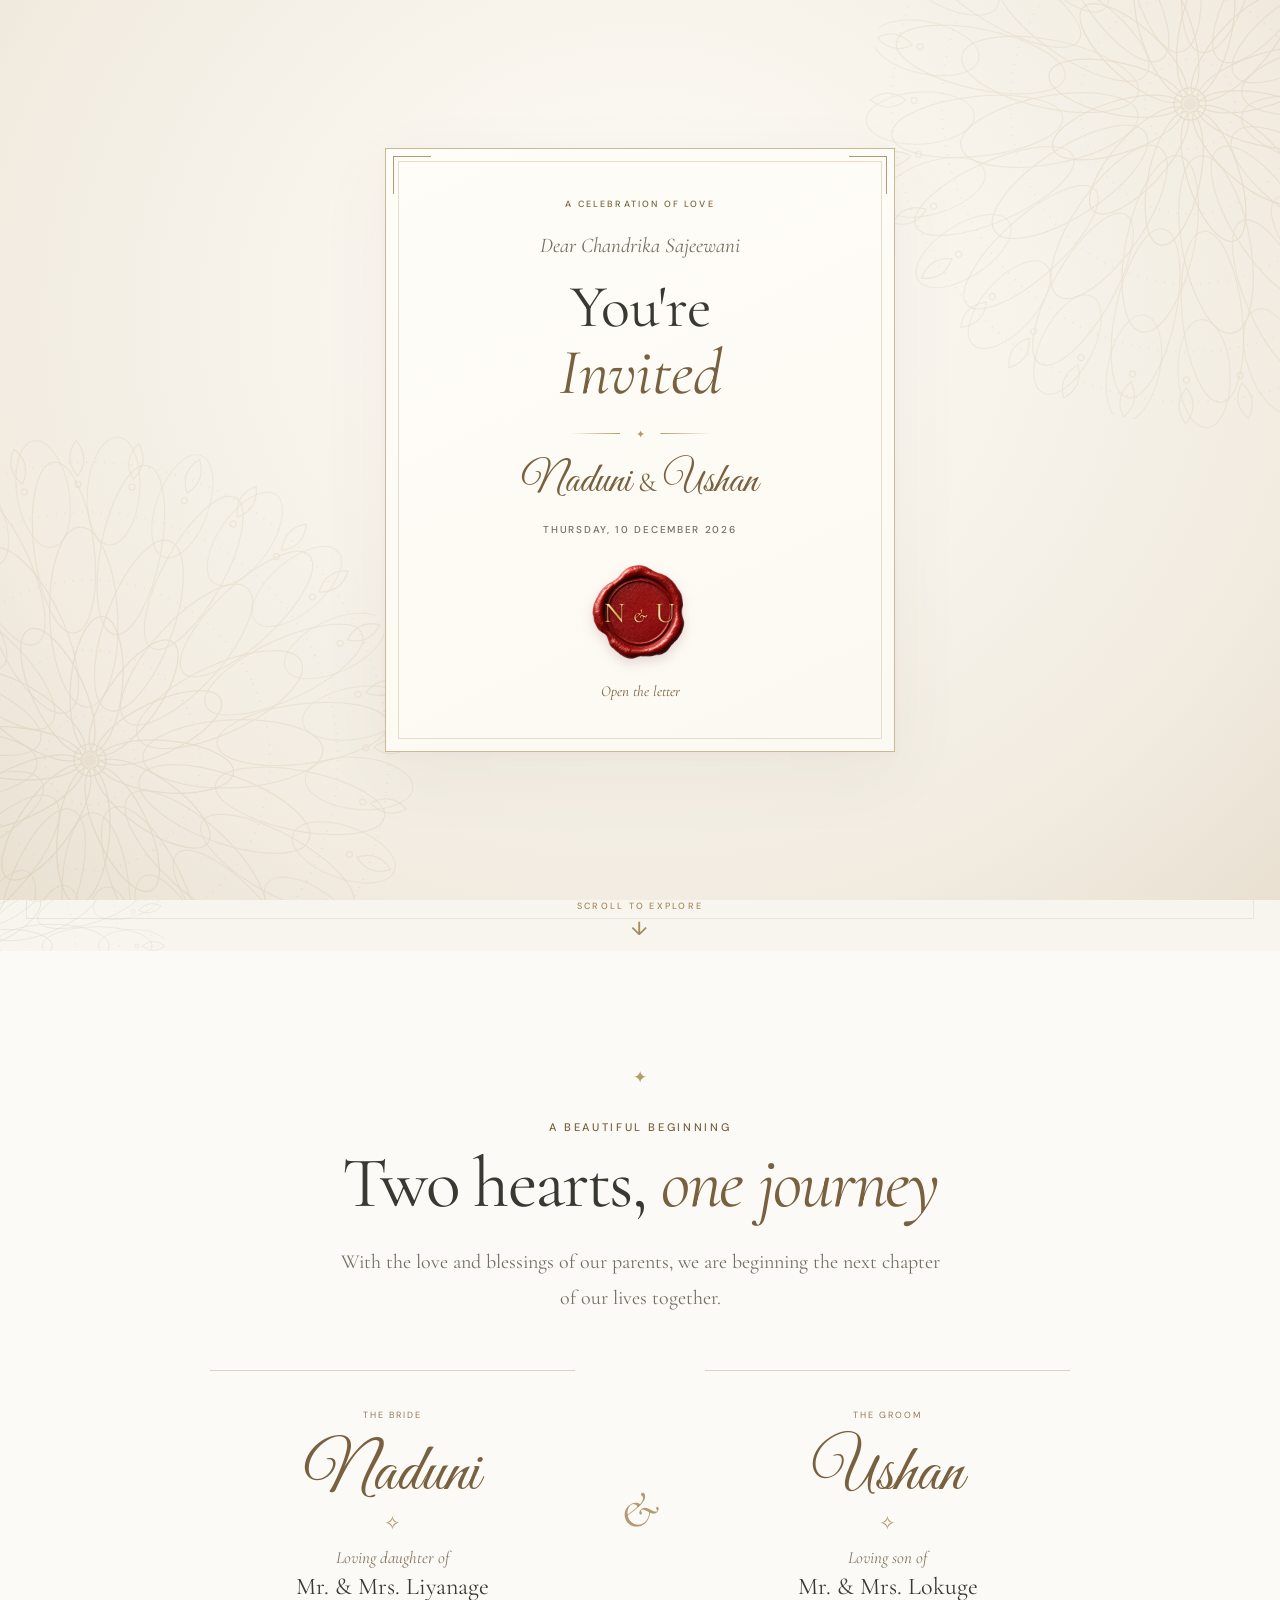
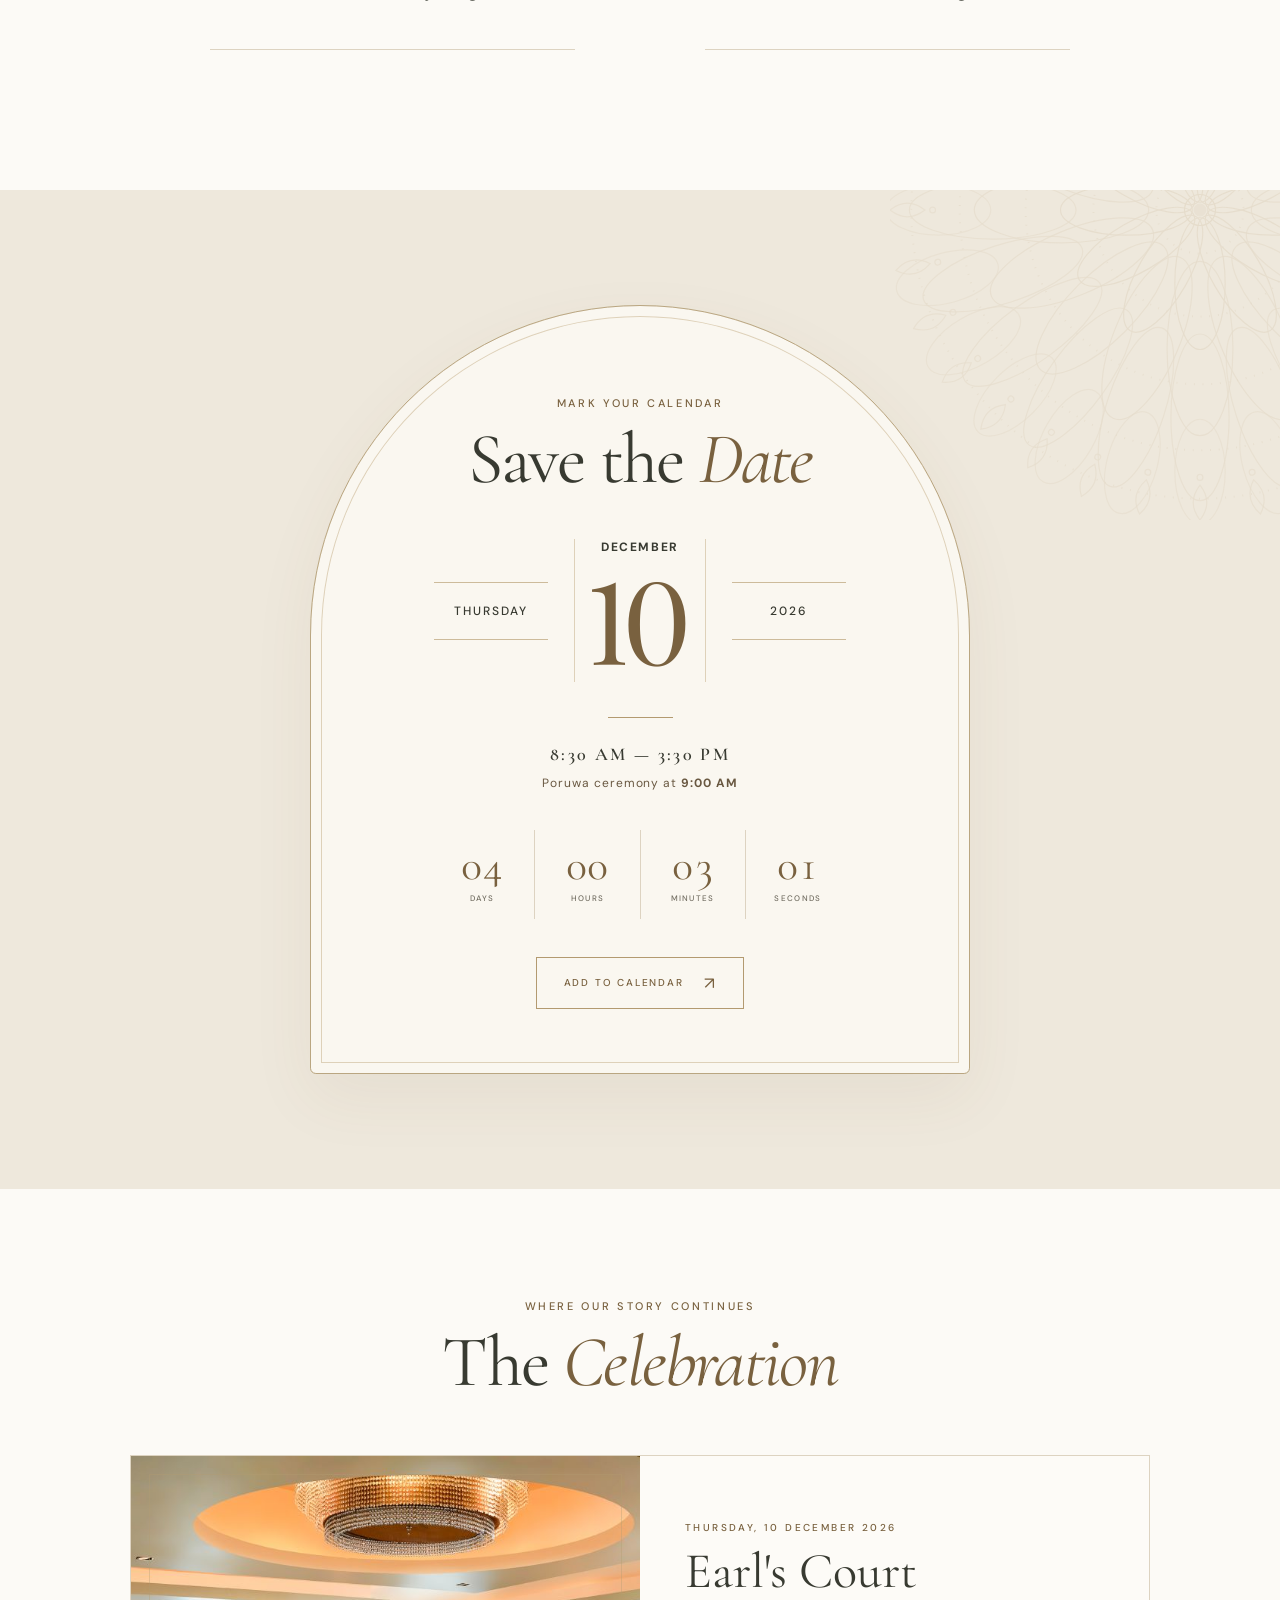
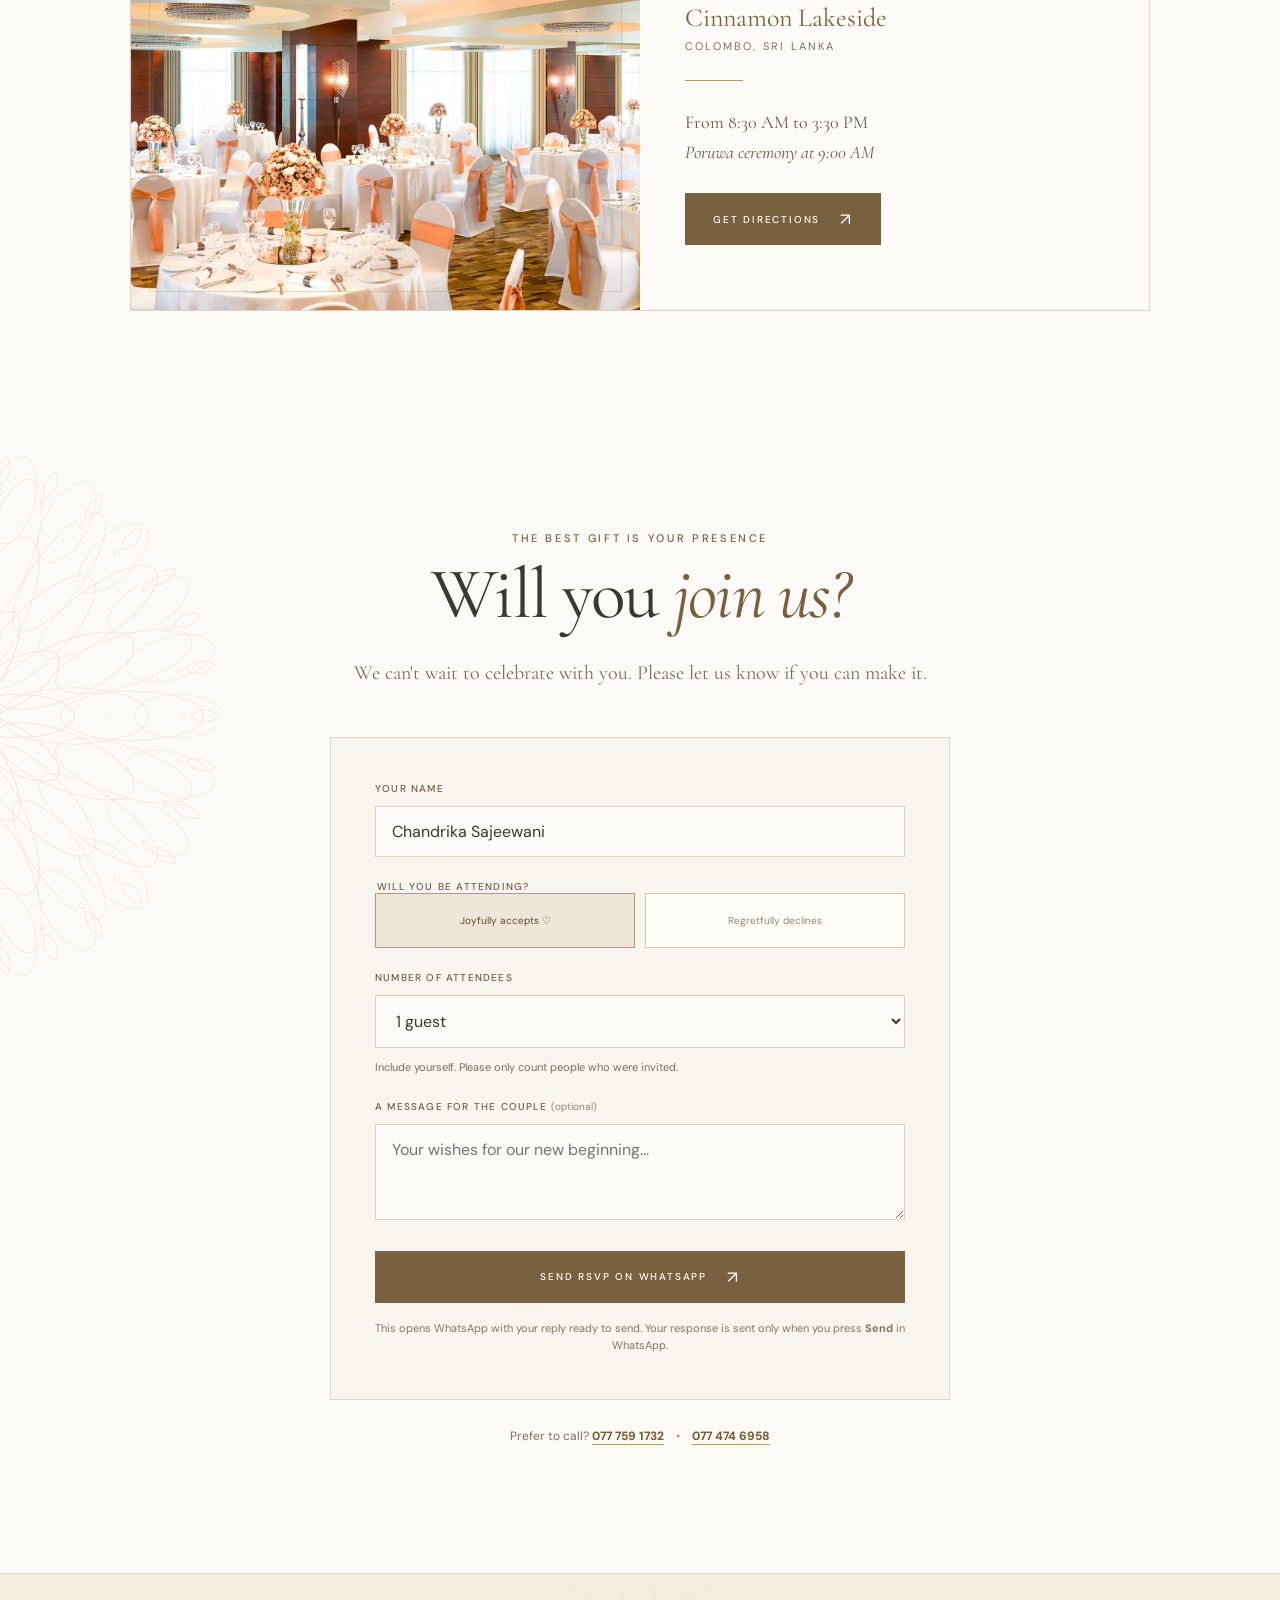
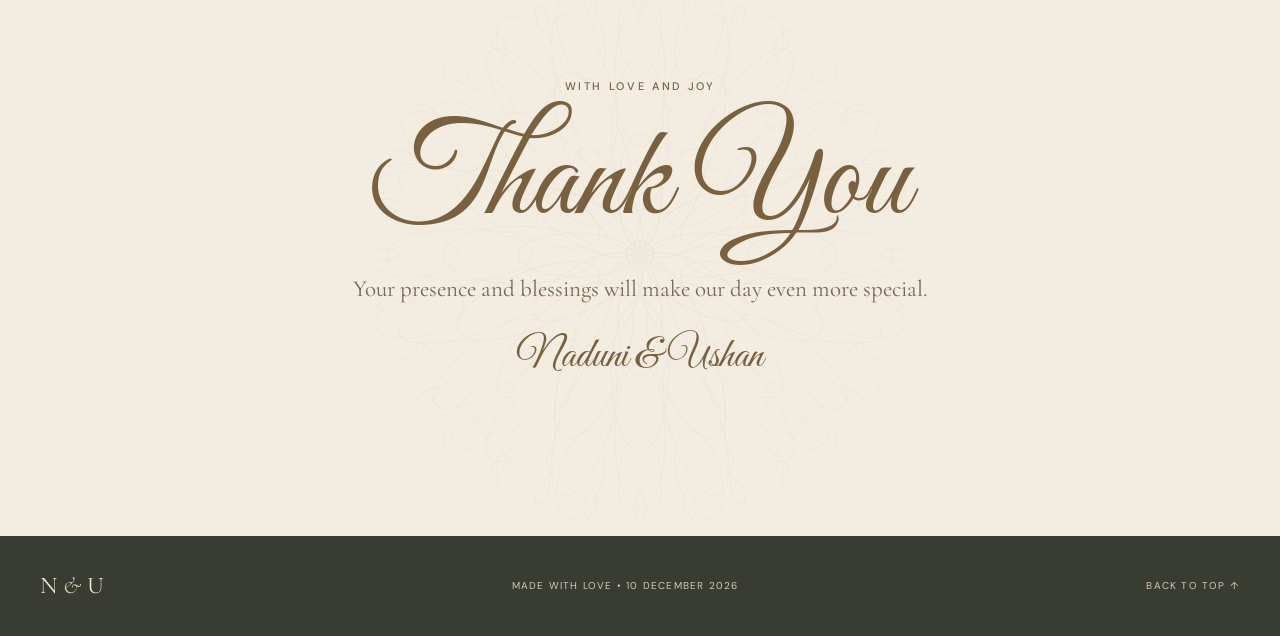
==== commit de38ecaf: "Refine wedding date numeral with Playfair Display" ====
--- a/index.html
+++ b/index.html
@@ -13,8 +13,8 @@
   <link rel="icon" href="assets/favicon.svg" type="image/svg+xml">
   <link rel="preconnect" href="https://fonts.googleapis.com">
   <link rel="preconnect" href="https://fonts.gstatic.com" crossorigin>
-  <link href="https://fonts.googleapis.com/css2?family=Cormorant+Garamond:wght@400;500;600;700&family=DM+Sans:wght@400;500;600;700&family=Great+Vibes&display=swap" rel="stylesheet">
-  <link rel="stylesheet" href="styles.css?v=venue-and-portrait-3">
+  <link href="https://fonts.googleapis.com/css2?family=Cormorant+Garamond:wght@400;500;600;700&family=DM+Sans:wght@400;500;600;700&family=Great+Vibes&family=Playfair+Display:wght@400&display=swap" rel="stylesheet">
+  <link rel="stylesheet" href="styles.css?v=date-type-4">
   <title>Naduni & Ushan — Wedding Invitation</title>
 </head>
 <body class="locked">
--- a/styles.css
+++ b/styles.css
@@ -101,7 +101,7 @@
 .date-grid{font-weight:500;font-size:12px;gap:26px}
 .date-grid>span{border-color:#cdbb9b}
 .date-big{border-color:#ded1b9}
-.date-big strong{font-weight:400}
+.date-big strong{font-family:'Playfair Display',Georgia,serif;font-weight:400;font-variant-numeric:lining-nums;line-height:1.1;letter-spacing:-.06em;padding-right:.06em}
 .countdown{gap:0;max-width:420px;margin-left:auto;margin-right:auto}
 .countdown div{background:transparent;border:0;border-right:1px solid var(--line);flex:1;min-width:0}
 .countdown div:last-child{border-right:0}
